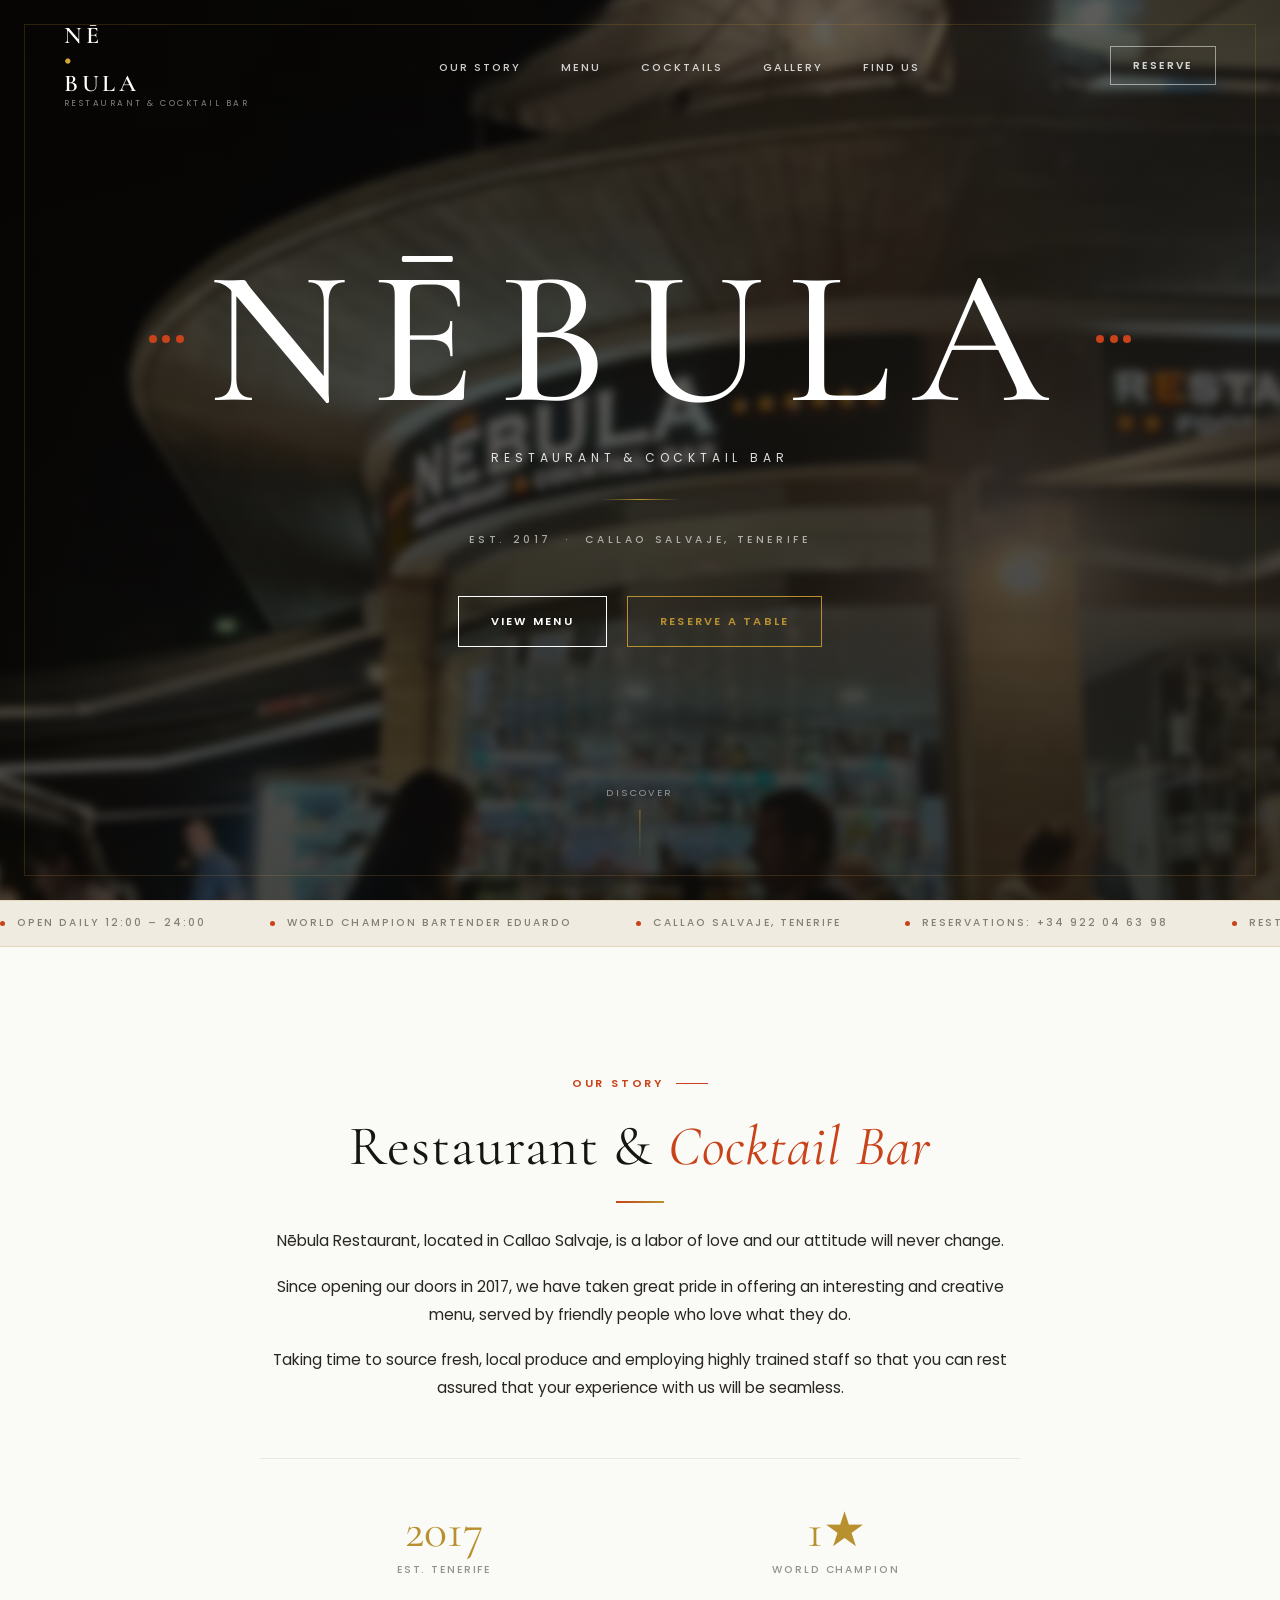
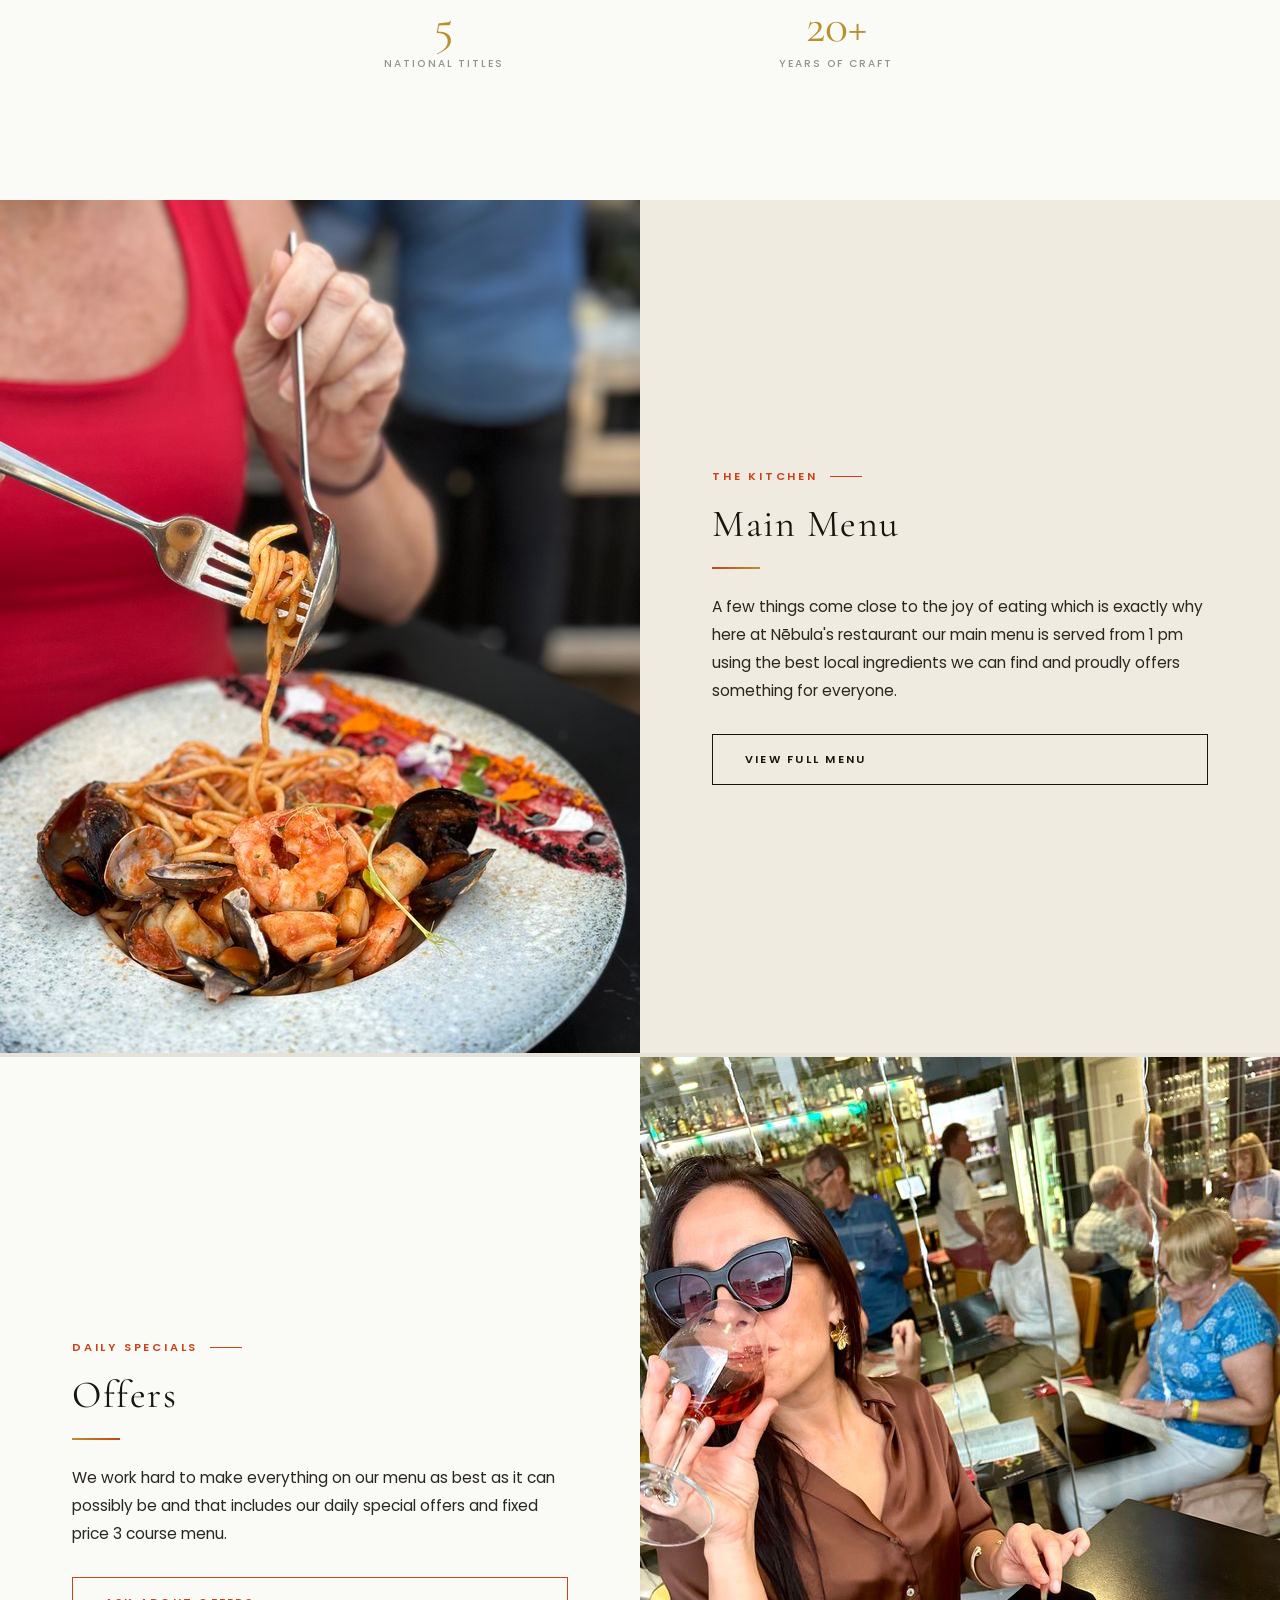
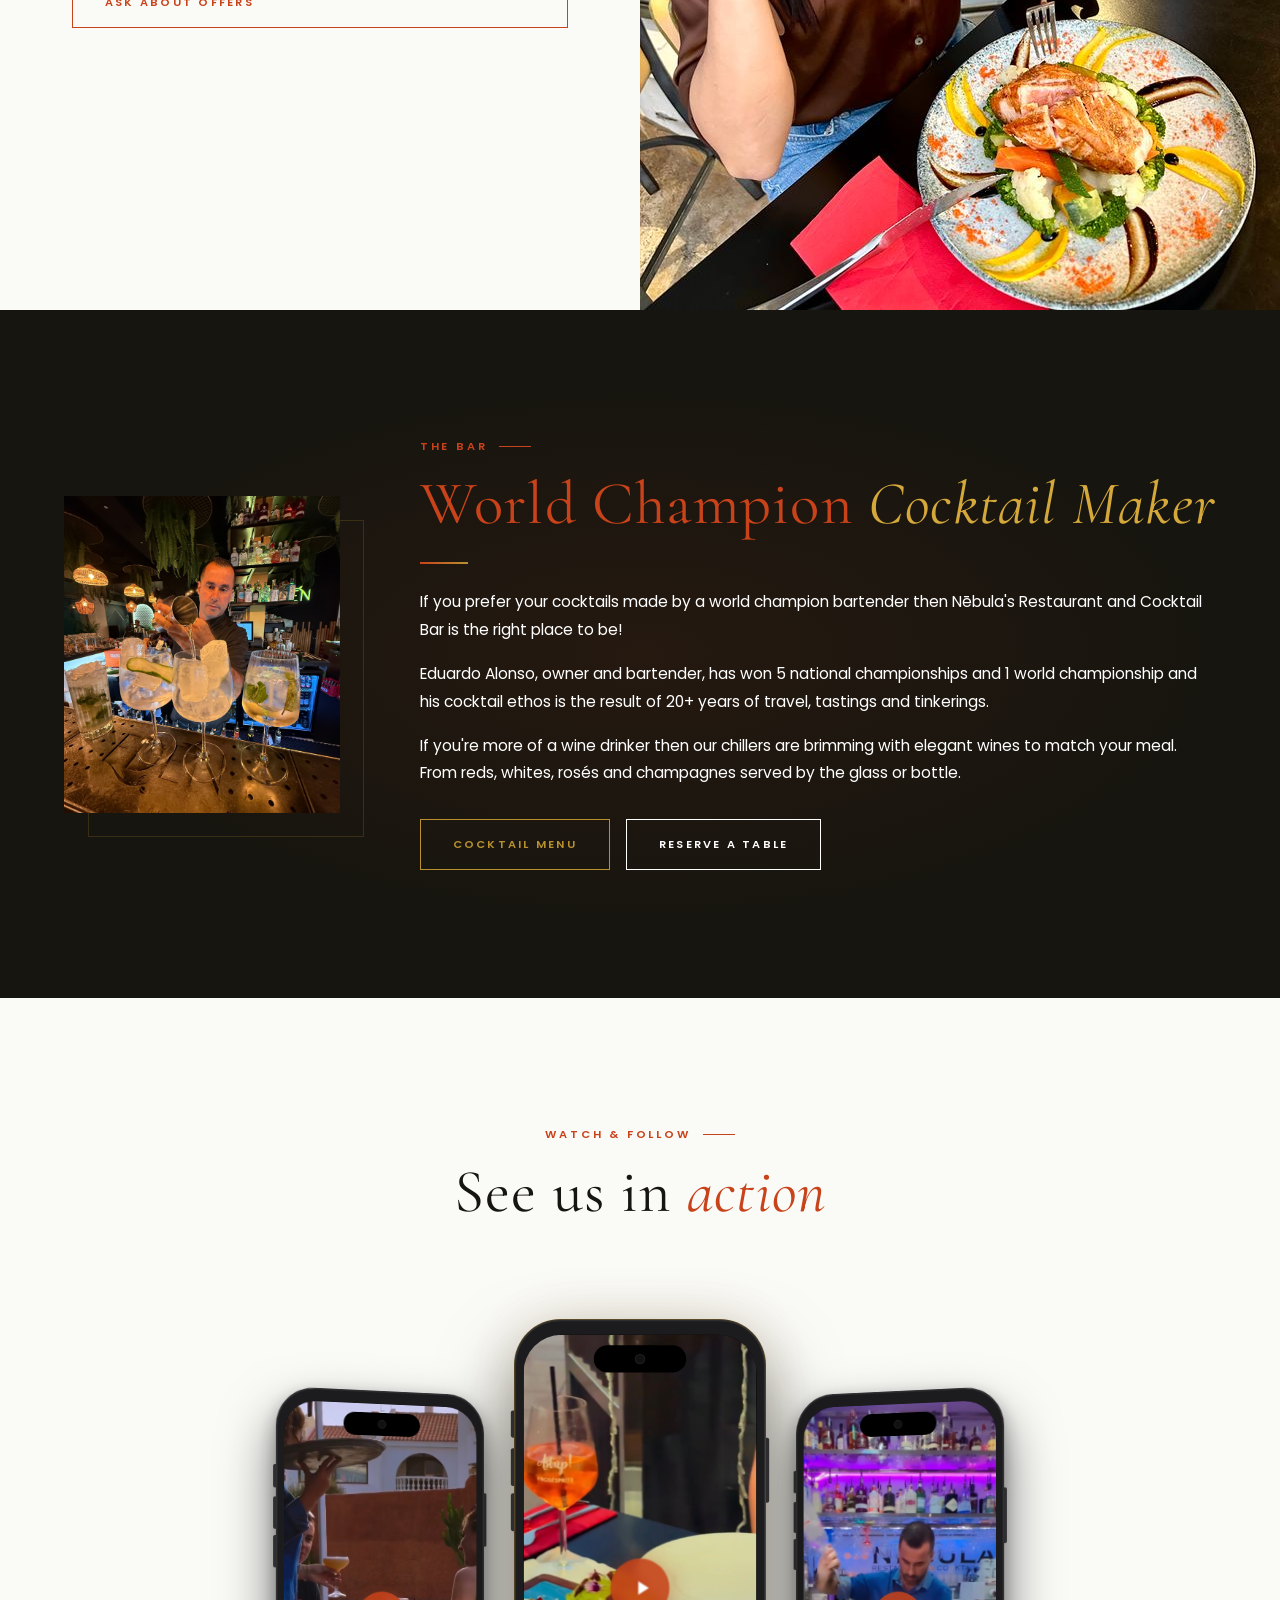
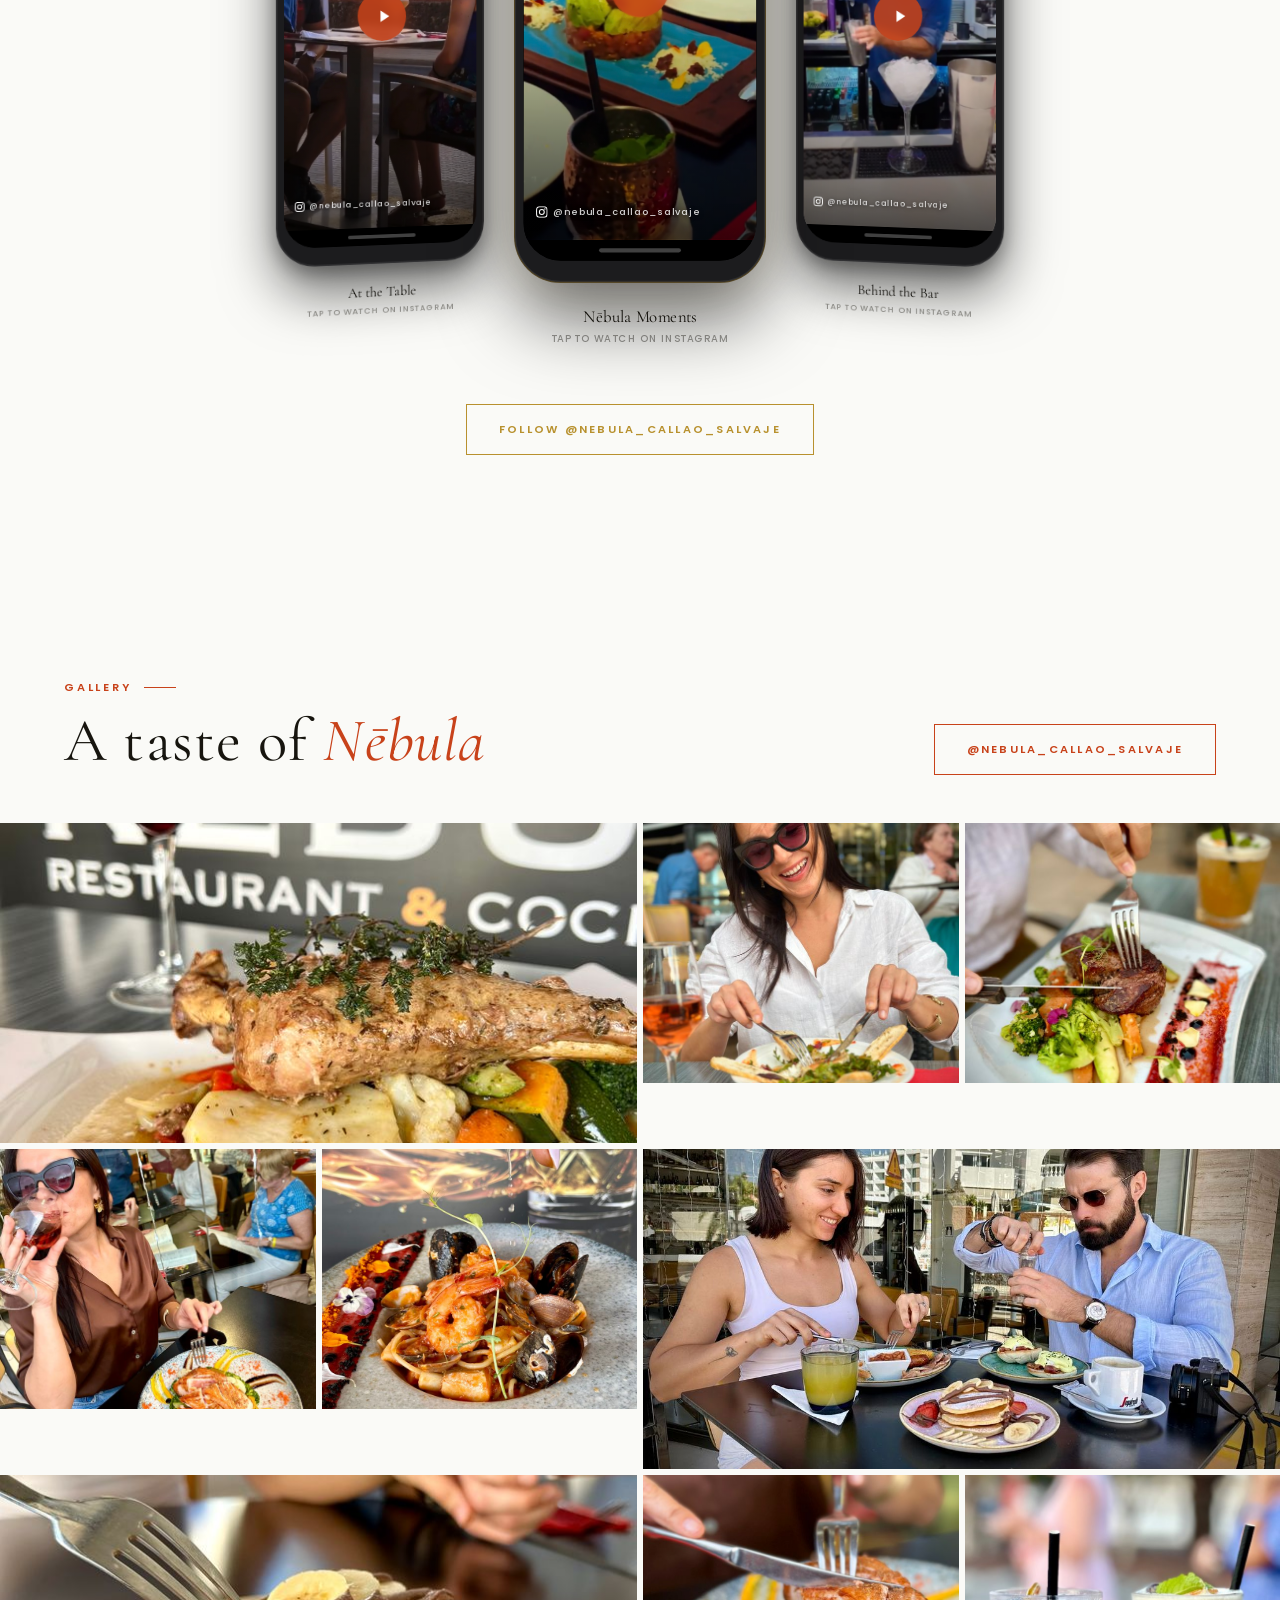
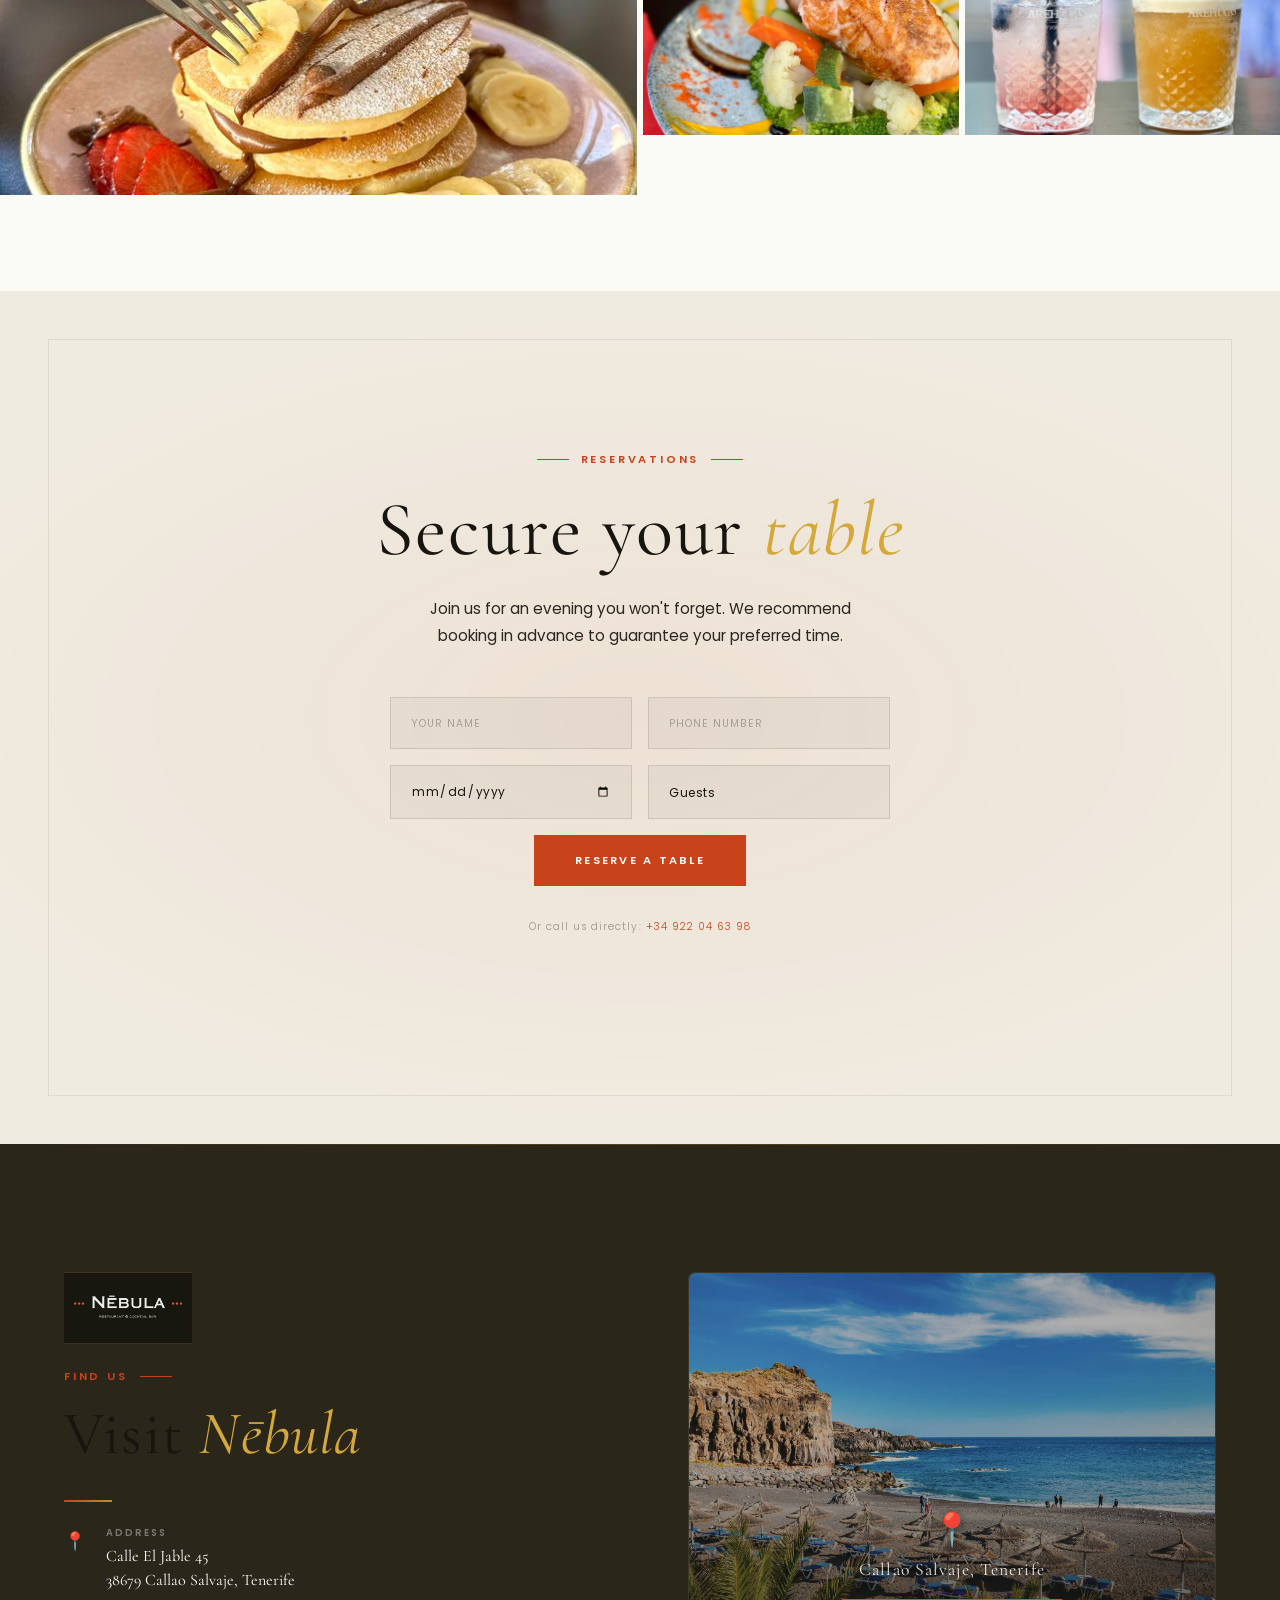
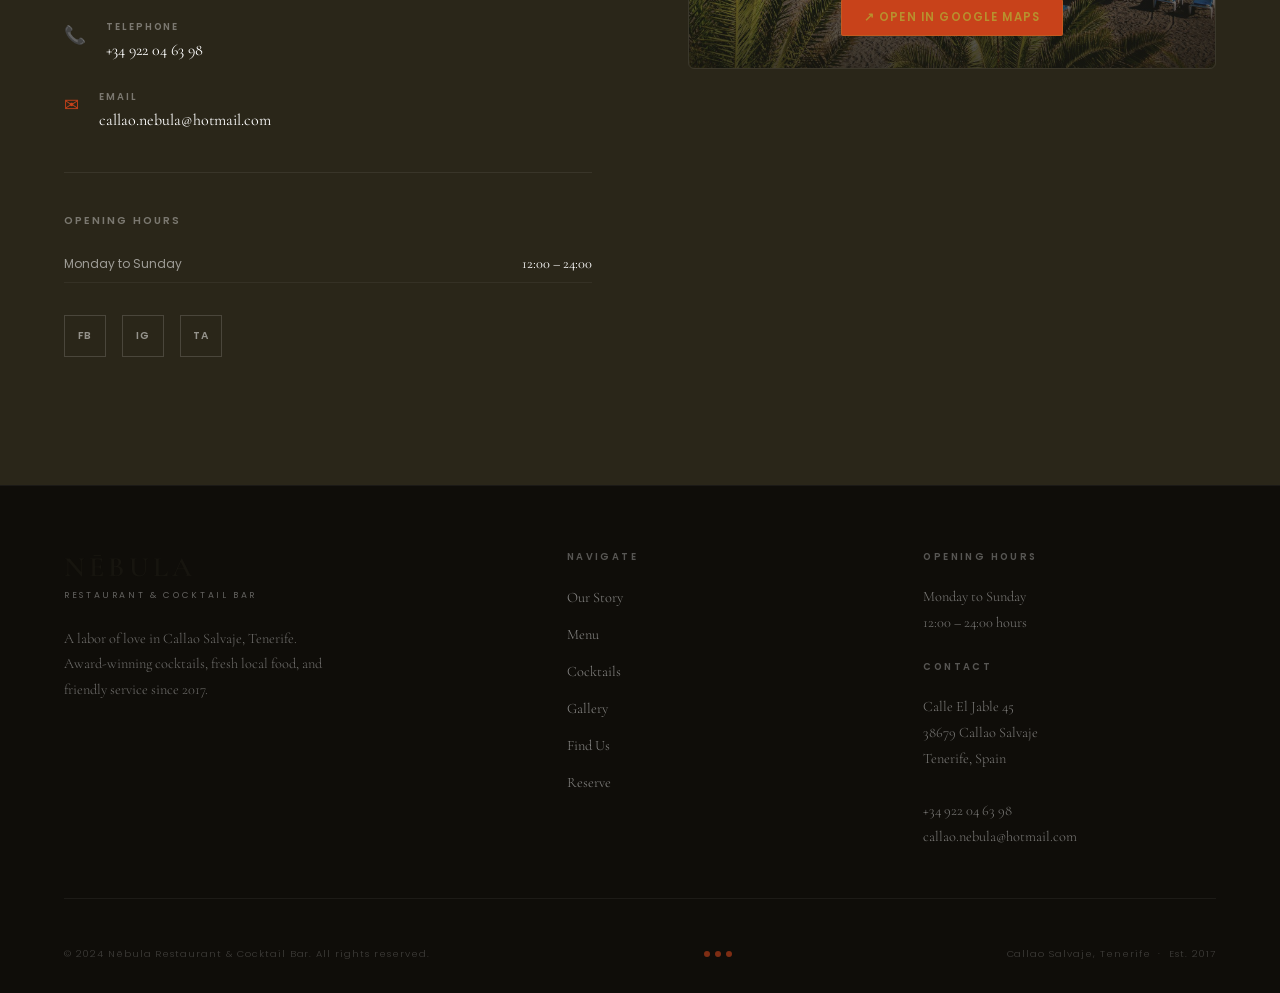
==== index.html @ 15c6be8e "Initial commit — Nēbula Restaurant & Cocktail Bar website Three-page static site: home, menu, and co" ====
<!DOCTYPE html>
<html lang="en">
<head>
  <meta charset="UTF-8" />
  <meta name="viewport" content="width=device-width, initial-scale=1.0" />
  <title>Nēbula — Restaurant & Cocktail Bar · Callao Salvaje, Tenerife</title>
  <meta name="description" content="Nēbula Restaurant & Cocktail Bar in Callao Salvaje, Tenerife. Award-winning cocktails by World Champion Bartender Eduardo. Open daily 12:00–24:00." />
  <link rel="stylesheet" href="styles.css" />
  <link rel="preconnect" href="https://fonts.googleapis.com" />
  <link rel="preconnect" href="https://fonts.gstatic.com" crossorigin />
</head>
<body class="page-light">

  <!-- ===================== NAVIGATION ===================== -->
  <nav id="nav">
    <div class="container nav-inner">
      <a href="index.html" class="nav-logo">
        NĒ<span style="color:var(--gold-light)">•</span>BULA
        <span class="nav-logo-sub">Restaurant &amp; Cocktail Bar</span>
      </a>
      <ul class="nav-links">
        <li><a href="#about">Our Story</a></li>
        <li><a href="menu.html">Menu</a></li>
        <li><a href="cocktails.html">Cocktails</a></li>
        <li><a href="#gallery">Gallery</a></li>
        <li><a href="#contact">Find Us</a></li>
      </ul>
      <a href="#reservation" class="nav-reserve"><span>Reserve</span></a>
      <button class="nav-hamburger" id="hamburger" aria-label="Open menu">
        <span></span><span></span><span></span>
      </button>
    </div>
  </nav>

  <!-- Mobile Menu -->
  <div class="nav-mobile" id="mobile-menu">
    <button class="nav-close" id="nav-close">✕ Close</button>
    <div class="dots" style="margin-bottom:1rem"><span></span><span></span><span></span></div>
    <a href="#about">Our Story</a>
    <a href="menu.html">Menu</a>
    <a href="cocktails.html">Cocktails</a>
    <a href="#gallery">Gallery</a>
    <a href="#contact">Find Us</a>
    <a href="#reservation" style="color:var(--gold-light)">Reserve</a>
  </div>

  <!-- ===================== HERO ===================== -->
  <section id="hero">
    <!-- Blurred restaurant image background -->
    <div class="hero-img-bg"></div>
    <div class="hero-img-overlay"></div>
    <!-- Gold border frame -->
    <div class="hero-border"></div>

    <div class="hero-content">
      <div class="hero-dots-row">
        <div class="dots fade-up"><span></span><span></span><span></span></div>
        <h1 class="hero-name fade-up fade-up-delay-1">NĒBULA</h1>
        <div class="dots fade-up fade-up-delay-2"><span></span><span></span><span></span></div>
      </div>

      <p class="hero-tagline fade-up fade-up-delay-2">Restaurant &amp; Cocktail Bar</p>
      <div class="hero-divider fade-up fade-up-delay-3"></div>
      <p class="hero-subtitle fade-up fade-up-delay-3">Est. 2017 &nbsp;·&nbsp; Callao Salvaje, Tenerife</p>

      <div class="hero-cta fade-up fade-up-delay-4">
        <a href="menu.html" class="btn btn-light"><span>View Menu</span></a>
        <a href="#reservation" class="btn btn-gold"><span>Reserve a Table</span></a>
      </div>
    </div>

    <div class="hero-scroll">
      <span>Discover</span>
      <div class="hero-scroll-line"></div>
    </div>
  </section>

  <!-- ===================== ANNOUNCE BAR ===================== -->
  <div class="announce-bar">
    <div class="announce-inner">
      <div class="announce-item"><span class="dot"></span> Open Daily 12:00 – 24:00</div>
      <div class="announce-item"><span class="dot"></span> World Champion Bartender Eduardo</div>
      <div class="announce-item"><span class="dot"></span> Callao Salvaje, Tenerife</div>
      <div class="announce-item"><span class="dot"></span> Reservations: +34 922 04 63 98</div>
      <div class="announce-item"><span class="dot"></span> Restaurant &amp; Cocktail Bar since 2017</div>
      <div class="announce-item"><span class="dot"></span> 5 National Championships · 1 World Championship</div>
      <!-- duplicate for seamless loop -->
      <div class="announce-item"><span class="dot"></span> Open Daily 12:00 – 24:00</div>
      <div class="announce-item"><span class="dot"></span> World Champion Bartender Eduardo</div>
      <div class="announce-item"><span class="dot"></span> Callao Salvaje, Tenerife</div>
      <div class="announce-item"><span class="dot"></span> Reservations: +34 922 04 63 98</div>
      <div class="announce-item"><span class="dot"></span> Restaurant &amp; Cocktail Bar since 2017</div>
      <div class="announce-item"><span class="dot"></span> 5 National Championships · 1 World Championship</div>
    </div>
  </div>

  <!-- ===================== ABOUT ===================== -->
  <section id="about" class="lt-section">
    <div class="container">
      <div class="lt-about-wrap">
        <div class="section-label fade-up" style="justify-content:center;margin-bottom:1.5rem">
          Our Story
        </div>
        <h2 class="section-title fade-up fade-up-delay-1">
          Restaurant &amp; <em>Cocktail Bar</em>
        </h2>
        <div class="divider fade-up fade-up-delay-1" style="margin:1.5rem auto"></div>

        <p class="lt-body-text fade-up fade-up-delay-2">
          Nēbula Restaurant, located in Callao Salvaje, is a labor of love and our
          attitude will never change.
        </p>
        <p class="lt-body-text fade-up fade-up-delay-2">
          Since opening our doors in 2017, we have taken great pride in offering an
          interesting and creative menu, served by friendly people who love what they do.
        </p>
        <p class="lt-body-text fade-up fade-up-delay-3">
          Taking time to source fresh, local produce and employing highly trained staff
          so that you can rest assured that your experience with us will be seamless.
        </p>

        <!-- Stats -->
        <div class="about-stats fade-up fade-up-delay-3" style="margin-top:3.5rem;padding-top:3rem;border-top:1px solid rgba(23,21,15,0.08)">
          <div class="about-stat">
            <div class="num" style="color:var(--gold)">2017</div>
            <div class="label" style="color:rgba(23,21,15,0.45)">Est. Tenerife</div>
          </div>
          <div class="about-stat">
            <div class="num" style="color:var(--gold)">1★</div>
            <div class="label" style="color:rgba(23,21,15,0.45)">World Champion</div>
          </div>
          <div class="about-stat">
            <div class="num" style="color:var(--gold)">5</div>
            <div class="label" style="color:rgba(23,21,15,0.45)">National Titles</div>
          </div>
          <div class="about-stat">
            <div class="num" style="color:var(--gold)">20+</div>
            <div class="label" style="color:rgba(23,21,15,0.45)">Years of Craft</div>
          </div>
        </div>
      </div>
    </div>
  </section>

  <!-- ===================== MENU + OFFERS ===================== -->
  <section style="padding:0;overflow:hidden">

    <!-- Main Menu: image left, text right -->
    <div class="lt-feature-row">
      <div class="lt-feature-img">
        <img
          src="brand_assets/Food_pictures/MQMSMj2Q.jpeg"
          alt="Nēbula signature seafood pasta"
          loading="lazy"
        />
      </div>
      <div class="lt-feature-text fade-up">
        <div class="section-label" style="margin-bottom:1rem">The Kitchen</div>
        <h3 class="lt-col-head">Main Menu</h3>
        <div class="lt-divider"></div>
        <p class="lt-body-text">
          A few things come close to the joy of eating which is exactly why here at
          Nēbula's restaurant our main menu is served from 1 pm using the best local
          ingredients we can find and proudly offers something for everyone.
        </p>
        <a href="menu.html" class="btn btn-dark" style="margin-top:0.75rem;display:inline-flex"><span>View Full Menu</span></a>
      </div>
    </div>

    <!-- Thin rule -->
    <div style="height:4px;background:#E8E2D6"></div>

    <!-- Offers: text left, image right -->
    <div class="lt-feature-row lt-feature-row-rev">
      <div class="lt-feature-img">
        <img
          src="brand_assets/Food_pictures/uJXNictg.jpeg"
          alt="Dining at Nēbula restaurant"
          loading="lazy"
        />
      </div>
      <div class="lt-feature-text fade-up fade-up-delay-2">
        <div class="section-label" style="margin-bottom:1rem">Daily Specials</div>
        <h3 class="lt-col-head">Offers</h3>
        <div class="lt-divider" style="background:linear-gradient(90deg,var(--gold),var(--orange))"></div>
        <p class="lt-body-text">
          We work hard to make everything on our menu as best as it can possibly be
          and that includes our daily special offers and fixed price 3 course menu.
        </p>
        <a href="#contact" class="btn btn-orange" style="margin-top:0.75rem;display:inline-flex"><span>Ask About Offers</span></a>
      </div>
    </div>

  </section>

  <!-- ===================== COCKTAILS ===================== -->
  <section id="cocktails" class="lt-section-dark">
    <!-- Subtle glow -->
    <div style="position:absolute;inset:0;background:radial-gradient(ellipse 70% 60% at 50% 50%, rgba(200,66,26,0.08) 0%, transparent 65%);pointer-events:none"></div>

    <div class="container" style="position:relative;z-index:1">
      <div class="lt-cocktails-grid">

        <!-- Photo -->
        <div class="lt-cocktails-photo fade-up">
          <div class="lt-cocktails-photo-frame">
            <img
              src="brand_assets/Food_pictures/Eden Cocktails Callao Salvaje-39.jpg"
              alt="Nēbula bartender Eduardo crafting cocktails"
              loading="lazy"
            />
          </div>
          <div class="lt-cocktails-photo-accent"></div>
        </div>

        <!-- Text -->
        <div class="fade-up fade-up-delay-2">
          <div class="section-label" style="margin-bottom:1rem">The Bar</div>
          <h2 class="section-title" style="white-space:nowrap;color:var(--orange)">World Champion <em>Cocktail Maker</em></h2>
          <div class="divider" style="margin:1.5rem 0"></div>

          <p style="font-family:var(--font-sans);font-size:0.97rem;font-weight:400;line-height:1.8;color:#FFFFFF;margin-bottom:1rem">
            If you prefer your cocktails made by a world champion bartender then Nēbula's
            Restaurant and Cocktail Bar is the right place to be!
          </p>
          <p style="font-family:var(--font-sans);font-size:0.97rem;font-weight:400;line-height:1.8;color:#FFFFFF;margin-bottom:1rem">
            Eduardo Alonso, owner and bartender, has won 5 national championships and
            1 world championship and his cocktail ethos is the result of 20+ years of
            travel, tastings and tinkerings.
          </p>
          <p style="font-family:var(--font-sans);font-size:0.97rem;font-weight:400;line-height:1.8;color:#FFFFFF;margin-bottom:2rem">
            If you're more of a wine drinker then our chillers are brimming with elegant
            wines to match your meal. From reds, whites, rosés and champagnes served
            by the glass or bottle.
          </p>

          <div style="display:flex;gap:1rem;flex-wrap:wrap">
            <a href="cocktails.html" class="btn btn-gold"><span>Cocktail Menu</span></a>
            <a href="#reservation" class="btn btn-light"><span>Reserve a Table</span></a>
          </div>
        </div>

      </div>
    </div>
  </section>

  <!-- ===================== VIDEO SECTION ===================== -->
  <section id="videos" class="lt-section">

    <!-- Heading -->
    <div class="container" style="text-align:center;margin-bottom:4.5rem">
      <div class="section-label fade-up" style="justify-content:center;margin-bottom:1rem">Watch &amp; Follow</div>
      <h2 class="section-title fade-up fade-up-delay-1" style="color:#17150F">See us in <em>action</em></h2>
      <p class="fade-up fade-up-delay-2" style="font-family:var(--font-sans);font-size:0.82rem;color:rgba(23,21,15,0.38);margin-top:1rem;letter-spacing:0.08em;text-transform:uppercase">
        @nebula_callao_salvaje &nbsp;·&nbsp; Instagram Reels
      </p>
    </div>

    <!-- Phone mockup showcase -->
    <div class="phone-showcase fade-up fade-up-delay-2">

      <!-- Phone 1 (left) — Reel 1 / IMG_5662 -->
      <div class="phone-wrap">
        <div class="phone-mockup">
          <div class="phone-btns-left">
            <span class="phone-btn-silent"></span>
            <span class="phone-btn-vol"></span>
            <span class="phone-btn-vol"></span>
          </div>
          <div class="phone-btns-right"><span class="phone-btn-power"></span></div>
          <div class="phone-inner">
            <div class="phone-island"><div class="phone-island-dot"></div></div>
            <a
              href="https://www.instagram.com/reel/CvLFBiNoJc7/?igsh=MWNnczJ4dWg0eTQ5Mw=="
              target="_blank"
              rel="noopener"
              class="phone-screen"
              aria-label="Watch on Instagram"
            >
              <img src="brand_assets/Food_pictures/IMG_5662.jpg" alt="Nēbula Instagram Reel" loading="lazy" />
              <div class="phone-overlay">
                <div class="phone-play-btn">
                  <svg width="22" height="22" viewBox="0 0 24 24" fill="white"><path d="M8 5v14l11-7z"/></svg>
                </div>
                <div class="phone-ig-bar">
                  <svg width="11" height="11" viewBox="0 0 24 24" fill="white"><path d="M12 2.163c3.204 0 3.584.012 4.85.07 3.252.148 4.771 1.691 4.919 4.919.058 1.265.069 1.645.069 4.849 0 3.205-.012 3.584-.069 4.849-.149 3.225-1.664 4.771-4.919 4.919-1.266.058-1.644.07-4.85.07-3.204 0-3.584-.012-4.849-.07-3.26-.149-4.771-1.699-4.919-4.92-.058-1.265-.07-1.644-.07-4.849 0-3.204.013-3.583.07-4.849.149-3.227 1.664-4.771 4.919-4.919 1.266-.057 1.645-.069 4.849-.069zM12 0C8.741 0 8.333.014 7.053.072 2.695.272.273 2.69.073 7.052.014 8.333 0 8.741 0 12c0 3.259.014 3.668.072 4.948.2 4.358 2.618 6.78 6.98 6.98C8.333 23.986 8.741 24 12 24c3.259 0 3.668-.014 4.948-.072 4.354-.2 6.782-2.618 6.979-6.98.059-1.28.073-1.689.073-4.948 0-3.259-.014-3.667-.072-4.947-.196-4.354-2.617-6.78-6.979-6.98C15.668.014 15.259 0 12 0zm0 5.838a6.162 6.162 0 100 12.324 6.162 6.162 0 000-12.324zM12 16a4 4 0 110-8 4 4 0 010 8zm6.406-11.845a1.44 1.44 0 100 2.881 1.44 1.44 0 000-2.881z"/></svg>
                  @nebula_callao_salvaje
                </div>
              </div>
            </a>
            <div class="phone-home-bar"></div>
          </div>
        </div>
        <div class="phone-caption">
          <div class="phone-caption-title">At the Table</div>
          <div class="phone-caption-sub">Tap to watch on Instagram</div>
        </div>
      </div>

      <!-- Phone 2 (centre / featured) — Reel 3 / IMG_5663 -->
      <div class="phone-wrap featured">
        <div class="phone-mockup">
          <div class="phone-btns-left">
            <span class="phone-btn-silent"></span>
            <span class="phone-btn-vol"></span>
            <span class="phone-btn-vol"></span>
          </div>
          <div class="phone-btns-right"><span class="phone-btn-power"></span></div>
          <div class="phone-inner">
            <div class="phone-island"><div class="phone-island-dot"></div></div>
            <a
              href="https://www.instagram.com/reel/CUk2SsHIizx/?igsh=MXdkOWt6eGRyYTZocw=="
              target="_blank"
              rel="noopener"
              class="phone-screen"
              aria-label="Watch on Instagram"
            >
              <img src="brand_assets/Food_pictures/IMG_5663.jpg" alt="Nēbula Instagram Reel" loading="lazy" />
              <div class="phone-overlay">
                <div class="phone-play-btn">
                  <svg width="22" height="22" viewBox="0 0 24 24" fill="white"><path d="M8 5v14l11-7z"/></svg>
                </div>
                <div class="phone-ig-bar">
                  <svg width="11" height="11" viewBox="0 0 24 24" fill="white"><path d="M12 2.163c3.204 0 3.584.012 4.85.07 3.252.148 4.771 1.691 4.919 4.919.058 1.265.069 1.645.069 4.849 0 3.205-.012 3.584-.069 4.849-.149 3.225-1.664 4.771-4.919 4.919-1.266.058-1.644.07-4.85.07-3.204 0-3.584-.012-4.849-.07-3.26-.149-4.771-1.699-4.919-4.92-.058-1.265-.07-1.644-.07-4.849 0-3.204.013-3.583.07-4.849.149-3.227 1.664-4.771 4.919-4.919 1.266-.057 1.645-.069 4.849-.069zM12 0C8.741 0 8.333.014 7.053.072 2.695.272.273 2.69.073 7.052.014 8.333 0 8.741 0 12c0 3.259.014 3.668.072 4.948.2 4.358 2.618 6.78 6.98 6.98C8.333 23.986 8.741 24 12 24c3.259 0 3.668-.014 4.948-.072 4.354-.2 6.782-2.618 6.979-6.98.059-1.28.073-1.689.073-4.948 0-3.259-.014-3.667-.072-4.947-.196-4.354-2.617-6.78-6.979-6.98C15.668.014 15.259 0 12 0zm0 5.838a6.162 6.162 0 100 12.324 6.162 6.162 0 000-12.324zM12 16a4 4 0 110-8 4 4 0 010 8zm6.406-11.845a1.44 1.44 0 100 2.881 1.44 1.44 0 000-2.881z"/></svg>
                  @nebula_callao_salvaje
                </div>
              </div>
            </a>
            <div class="phone-home-bar"></div>
          </div>
        </div>
        <div class="phone-caption">
          <div class="phone-caption-title">Nēbula Moments</div>
          <div class="phone-caption-sub">Tap to watch on Instagram</div>
        </div>
      </div>

      <!-- Phone 3 (right) — Reel 2 / IMG_5664 -->
      <div class="phone-wrap">
        <div class="phone-mockup">
          <div class="phone-btns-left">
            <span class="phone-btn-silent"></span>
            <span class="phone-btn-vol"></span>
            <span class="phone-btn-vol"></span>
          </div>
          <div class="phone-btns-right"><span class="phone-btn-power"></span></div>
          <div class="phone-inner">
            <div class="phone-island"><div class="phone-island-dot"></div></div>
            <a
              href="https://www.instagram.com/reel/CluUVB8I-mi/?igsh=MW1sZXB5ZzRqdzFoZQ=="
              target="_blank"
              rel="noopener"
              class="phone-screen"
              aria-label="Watch on Instagram"
            >
              <img src="brand_assets/Food_pictures/IMG_5664.jpg" alt="Nēbula Instagram Reel" loading="lazy" />
              <div class="phone-overlay">
                <div class="phone-play-btn">
                  <svg width="22" height="22" viewBox="0 0 24 24" fill="white"><path d="M8 5v14l11-7z"/></svg>
                </div>
                <div class="phone-ig-bar">
                  <svg width="11" height="11" viewBox="0 0 24 24" fill="white"><path d="M12 2.163c3.204 0 3.584.012 4.85.07 3.252.148 4.771 1.691 4.919 4.919.058 1.265.069 1.645.069 4.849 0 3.205-.012 3.584-.069 4.849-.149 3.225-1.664 4.771-4.919 4.919-1.266.058-1.644.07-4.85.07-3.204 0-3.584-.012-4.849-.07-3.26-.149-4.771-1.699-4.919-4.92-.058-1.265-.07-1.644-.07-4.849 0-3.204.013-3.583.07-4.849.149-3.227 1.664-4.771 4.919-4.919 1.266-.057 1.645-.069 4.849-.069zM12 0C8.741 0 8.333.014 7.053.072 2.695.272.273 2.69.073 7.052.014 8.333 0 8.741 0 12c0 3.259.014 3.668.072 4.948.2 4.358 2.618 6.78 6.98 6.98C8.333 23.986 8.741 24 12 24c3.259 0 3.668-.014 4.948-.072 4.354-.2 6.782-2.618 6.979-6.98.059-1.28.073-1.689.073-4.948 0-3.259-.014-3.667-.072-4.947-.196-4.354-2.617-6.78-6.979-6.98C15.668.014 15.259 0 12 0zm0 5.838a6.162 6.162 0 100 12.324 6.162 6.162 0 000-12.324zM12 16a4 4 0 110-8 4 4 0 010 8zm6.406-11.845a1.44 1.44 0 100 2.881 1.44 1.44 0 000-2.881z"/></svg>
                  @nebula_callao_salvaje
                </div>
              </div>
            </a>
            <div class="phone-home-bar"></div>
          </div>
        </div>
        <div class="phone-caption">
          <div class="phone-caption-title">Behind the Bar</div>
          <div class="phone-caption-sub">Tap to watch on Instagram</div>
        </div>
      </div>

    </div><!-- /phone-showcase -->

    <!-- Follow button -->
    <div class="container" style="text-align:center;margin-top:4.5rem">
      <a
        href="https://www.instagram.com/nebula_callao_salvaje"
        target="_blank"
        rel="noopener"
        class="btn btn-gold fade-up fade-up-delay-3"
        style="display:inline-flex"
      ><span>Follow @nebula_callao_salvaje</span></a>
    </div>

  </section>

  <!-- ===================== GALLERY ===================== -->
  <section id="gallery" class="lt-section" style="padding-top:6rem;padding-bottom:6rem">
    <div class="container" style="margin-bottom:3rem">
      <div style="display:flex;align-items:flex-end;justify-content:space-between;flex-wrap:wrap;gap:1rem">
        <div>
          <div class="section-label fade-up" style="margin-bottom:0.75rem">Gallery</div>
          <h2 class="section-title fade-up fade-up-delay-1" style="color:#17150F">
            A taste of <em>Nēbula</em>
          </h2>
        </div>
        <a
          href="https://www.instagram.com/nebula_callao_salvaje"
          target="_blank"
          rel="noopener"
          class="btn btn-orange fade-up fade-up-delay-2"
          style="display:inline-flex"
        ><span>@nebula_callao_salvaje</span></a>
      </div>
    </div>

    <div class="lt-gallery-grid fade-up" style="max-width:1600px;margin:0 auto">

      <!-- Row 1: [wide×2] [1] [1] -->

      <!-- 1: wide — roasted meat with Nebula sign -->
      <div class="lt-gallery-item wide">
        <img
          class="lt-gallery-img"
          src="brand_assets/Food_pictures/rfTDvutQ.jpeg"
          alt="Nēbula roasted main course"
          loading="lazy"
        />
        <div class="lt-gallery-caption"><span>Main Course</span></div>
      </div>

      <!-- 2: smiling woman with salad and rosé (new) -->
      <div class="lt-gallery-item">
        <img
          class="lt-gallery-img"
          src="brand_assets/Food_pictures/mlqoSdpw.jpeg"
          alt="Enjoying lunch at Nēbula"
          loading="lazy"
        />
        <div class="lt-gallery-caption"><span>A Perfect Lunch</span></div>
      </div>

      <!-- 3: steak with cocktail in background (new) -->
      <div class="lt-gallery-item">
        <img
          class="lt-gallery-img"
          src="brand_assets/Food_pictures/9lmqAFMw.jpeg"
          alt="Nēbula steak and cocktail"
          loading="lazy"
        />
        <div class="lt-gallery-caption"><span>Steak Night</span></div>
      </div>

      <!-- Row 2: [1] [1] [wide×2] -->

      <!-- 4: woman dining in restaurant -->
      <div class="lt-gallery-item">
        <img
          class="lt-gallery-img"
          src="brand_assets/Food_pictures/uJXNictg.jpeg"
          alt="Dining at Nēbula restaurant"
          loading="lazy"
        />
        <div class="lt-gallery-caption"><span>The Experience</span></div>
      </div>

      <!-- 5: seafood pasta close-up -->
      <div class="lt-gallery-item">
        <img
          class="lt-gallery-img"
          src="brand_assets/Food_pictures/2NhTqRSw.jpeg"
          alt="Nēbula seafood pasta"
          loading="lazy"
        />
        <div class="lt-gallery-caption"><span>Seafood Pasta</span></div>
      </div>

      <!-- 6: wide — couple at terrace -->
      <div class="lt-gallery-item wide">
        <img
          class="lt-gallery-img"
          src="brand_assets/Food_pictures/vtrLSsSA.jpeg"
          alt="Dining at Nēbula terrace"
          loading="lazy"
        />
        <div class="lt-gallery-caption"><span>Terrace Dining</span></div>
      </div>

      <!-- Row 3: [wide×2] [1] [1] -->

      <!-- 7: wide — pancakes with people (new) -->
      <div class="lt-gallery-item wide">
        <img
          class="lt-gallery-img"
          src="brand_assets/Food_pictures/utIzDicw.jpeg"
          alt="Nēbula sweet pancakes"
          loading="lazy"
        />
        <div class="lt-gallery-caption"><span>Sweet Endings</span></div>
      </div>

      <!-- 8: salmon -->
      <div class="lt-gallery-item">
        <img
          class="lt-gallery-img"
          src="brand_assets/Food_pictures/QDvRxHxh.jpeg"
          alt="Nēbula pan-fried salmon"
          loading="lazy"
        />
        <div class="lt-gallery-caption"><span>Fresh Fish</span></div>
      </div>

      <!-- 9: cocktails -->
      <div class="lt-gallery-item">
        <img
          class="lt-gallery-img"
          src="brand_assets/Food_pictures/UF2xiHGw.jpeg"
          alt="Nēbula cocktails"
          loading="lazy"
          style="object-position: center top"
        />
        <div class="lt-gallery-caption"><span>Cocktails</span></div>
      </div>

    </div>
  </section>

  <!-- ===================== RESERVATION ===================== -->
  <section id="reservation">
    <div class="reservation-bg"></div>
    <div class="reservation-border"></div>
    <div class="container reservation-content">
      <div class="section-label" style="justify-content:center">Reservations</div>
      <h2 class="section-title fade-up" style="color:#17150F">
        Secure your <em>table</em>
      </h2>
      <p class="fade-up fade-up-delay-1" style="font-family:var(--font-sans);font-size:0.95rem;font-weight:400;color:#2a2720;max-width:480px;margin:0 auto 3rem;line-height:1.75">
        Join us for an evening you won't forget. We recommend booking in advance
        to guarantee your preferred time.
      </p>

      <form id="reservation-form" class="reservation-form fade-up fade-up-delay-2">
        <input type="text"  class="form-input" placeholder="Your Name"     required />
        <input type="tel"   class="form-input" placeholder="Phone Number"  required />
        <input type="date"  class="form-input form-select"                  required />
        <select class="form-input form-select" required>
          <option value="" disabled selected>Guests</option>
          <option>1 Guest</option>
          <option>2 Guests</option>
          <option>3 Guests</option>
          <option>4 Guests</option>
          <option>5 Guests</option>
          <option>6+ Guests</option>
        </select>
        <button type="submit" class="btn-reserve">Reserve a Table</button>
      </form>

      <p style="margin-top:2rem;font-family:var(--font-sans);font-size:0.65rem;letter-spacing:0.1em;color:rgba(23,21,15,0.4)" class="fade-up fade-up-delay-3">
        Or call us directly:
        <a href="tel:+34922046398" style="color:var(--orange)">+34 922 04 63 98</a>
      </p>
    </div>
  </section>

  <!-- ===================== CONTACT ===================== -->
  <section id="contact" class="lt-section-dark">
    <div class="container">
      <div class="contact-grid">

        <div class="contact-info">
          <img
            src="brand_assets/Logo.png"
            alt="Nēbula logo"
            class="fade-up"
            style="height:72px;width:auto;object-fit:contain;margin-bottom:1.5rem;opacity:0.92"
          />
          <div class="section-label fade-up" style="margin-bottom:1rem">Find Us</div>
          <h2 class="section-title fade-up fade-up-delay-1">
            Visit <em>Nēbula</em>
          </h2>
          <div class="divider fade-up fade-up-delay-1" style="background:linear-gradient(90deg,var(--orange),var(--gold))"></div>

          <div class="contact-detail fade-up fade-up-delay-2">
            <div class="contact-detail-icon">📍</div>
            <div class="contact-detail-text">
              <div class="label">Address</div>
              <div class="value">Calle El Jable 45<br>38679 Callao Salvaje, Tenerife</div>
            </div>
          </div>

          <div class="contact-detail fade-up fade-up-delay-2">
            <div class="contact-detail-icon">📞</div>
            <div class="contact-detail-text">
              <div class="label">Telephone</div>
              <div class="value"><a href="tel:+34922046398">+34 922 04 63 98</a></div>
            </div>
          </div>

          <div class="contact-detail fade-up fade-up-delay-3">
            <div class="contact-detail-icon">✉</div>
            <div class="contact-detail-text">
              <div class="label">Email</div>
              <div class="value"><a href="mailto:callao.nebula@hotmail.com">callao.nebula@hotmail.com</a></div>
            </div>
          </div>

          <div class="contact-hours fade-up fade-up-delay-3">
            <div class="hours-title">Opening Hours</div>
            <div class="hours-row">
              <span class="day">Monday to Sunday</span>
              <span class="time">12:00 – 24:00</span>
            </div>
          </div>

          <div class="contact-social fade-up fade-up-delay-4">
            <a href="https://www.facebook.com" target="_blank" rel="noopener" class="social-link" aria-label="Facebook">FB</a>
            <a href="https://www.instagram.com/nebula_callao_salvaje" target="_blank" rel="noopener" class="social-link" aria-label="Instagram">IG</a>
            <a href="https://www.tripadvisor.com" target="_blank" rel="noopener" class="social-link" aria-label="TripAdvisor">TA</a>
          </div>
        </div>

        <div class="contact-map fade-up fade-up-delay-2">
          <div class="map-frame" style="border-color:rgba(255,255,255,0.08);padding-bottom:0;border-radius:6px;overflow:hidden">
            <div class="map-location-img">
              <img
                src="brand_assets/Food_pictures/callao-salvaje-1583773656-117521-ImageGalleryX2.jpg"
                alt="Callao Salvaje, Tenerife — where Nēbula is located"
                loading="lazy"
              />
              <div class="map-location-overlay">
                <div class="map-location-pin">📍</div>
                <div class="map-location-label">Callao Salvaje, Tenerife</div>
                <a
                  href="https://maps.google.com/?q=Calle+El+Jable+45+Callao+Salvaje+Tenerife"
                  target="_blank"
                  rel="noopener"
                  class="map-cta"
                >↗ Open in Google Maps</a>
              </div>
            </div>
          </div>
        </div>

      </div>
    </div>
  </section>

  <!-- ===================== FOOTER ===================== -->
  <footer>
    <div class="container">
      <div class="footer-top">
        <div class="footer-brand">
          <div class="footer-logo">NĒBULA</div>
          <div class="footer-logo-sub">Restaurant &amp; Cocktail Bar</div>
          <p>A labor of love in Callao Salvaje, Tenerife. Award-winning cocktails, fresh local food, and friendly service since 2017.</p>
        </div>
        <div class="footer-col">
          <h4>Navigate</h4>
          <ul>
            <li><a href="#about">Our Story</a></li>
            <li><a href="menu.html">Menu</a></li>
            <li><a href="cocktails.html">Cocktails</a></li>
            <li><a href="#gallery">Gallery</a></li>
            <li><a href="#contact">Find Us</a></li>
            <li><a href="#reservation">Reserve</a></li>
          </ul>
        </div>
        <div class="footer-col">
          <h4>Opening Hours</h4>
          <p>Monday to Sunday<br>12:00 – 24:00 hours</p>
          <h4 style="margin-top:1.5rem">Contact</h4>
          <p>
            Calle El Jable 45<br>
            38679 Callao Salvaje<br>
            Tenerife, Spain<br><br>
            <a href="tel:+34922046398" style="color:rgba(255,255,255,0.45)">+34 922 04 63 98</a><br>
            <a href="mailto:callao.nebula@hotmail.com" style="color:rgba(255,255,255,0.45)">callao.nebula@hotmail.com</a>
          </p>
        </div>
      </div>
      <div class="footer-bottom">
        <p>&copy; 2024 Nēbula Restaurant &amp; Cocktail Bar. All rights reserved.</p>
        <div class="footer-dots"><span></span><span></span><span></span></div>
        <p>Callao Salvaje, Tenerife &nbsp;·&nbsp; Est. 2017</p>
      </div>
    </div>
  </footer>

  <script src="script.js"></script>
</body>
</html>
---- styles.css ----
/* =========================================
   NEBULA – Restaurant & Cocktail Bar
   Stylesheet
   ========================================= */

/* --- Fonts --- */
@import url('https://fonts.googleapis.com/css2?family=Cormorant+Garamond:ital,wght@0,300;0,400;0,500;0,600;0,700;1,300;1,400;1,500&family=Poppins:wght@300;400;500;600&display=swap');

/* --- CSS Variables --- */
:root {
  --dark:       #17150F;
  --dark-mid:   #1e1b13;
  --dark-light: #2a2619;
  --white:      #FFFFFF;
  --cream:      #F2EDE0;
  --cream-mid:  #EDE5D0;
  --orange:     #C8421A;
  --orange-light: #D4571F;
  --gold:       #B8912E;
  --gold-light: #D4A83A;
  --text-muted: rgba(255,255,255,0.55);

  --font-serif: 'Cormorant Garamond', Georgia, serif;
  --font-sans:  'Poppins', sans-serif;

  --transition: 0.4s cubic-bezier(0.25, 0.46, 0.45, 0.94);
  --transition-fast: 0.2s ease;
}

/* --- Reset & Base --- */
*, *::before, *::after { box-sizing: border-box; margin: 0; padding: 0; }

html {
  scroll-behavior: smooth;
  font-size: 16px;
}

body {
  font-family: var(--font-sans);
  background-color: var(--dark);
  color: var(--white);
  overflow-x: hidden;
  -webkit-font-smoothing: antialiased;
}

img { display: block; max-width: 100%; }
a { text-decoration: none; color: inherit; }
ul { list-style: none; }

/* --- Utility --- */
.container {
  width: 90%;
  max-width: 1200px;
  margin: 0 auto;
}

.section-label {
  font-family: var(--font-sans);
  font-size: 0.7rem;
  font-weight: 600;
  letter-spacing: 0.25em;
  text-transform: uppercase;
  color: var(--orange);
  display: flex;
  align-items: center;
  gap: 0.75rem;
  margin-bottom: 1.25rem;
}

.section-label::before,
.section-label::after {
  content: '';
  width: 2rem;
  height: 1px;
  background: var(--orange);
  flex-shrink: 0;
}

.section-label::before { display: none; }

.section-title {
  font-family: var(--font-serif);
  font-size: clamp(2.4rem, 5vw, 3.8rem);
  font-weight: 400;
  line-height: 1.1;
  letter-spacing: 0.02em;
}

.section-title em {
  font-style: italic;
  color: var(--gold-light);
}

.divider {
  width: 3rem;
  height: 2px;
  background: linear-gradient(90deg, var(--orange), var(--gold));
  margin: 1.5rem 0;
}

.btn {
  display: inline-flex;
  align-items: center;
  gap: 0.6rem;
  font-family: var(--font-sans);
  font-size: 0.7rem;
  font-weight: 600;
  letter-spacing: 0.2em;
  text-transform: uppercase;
  padding: 1rem 2rem;
  border: 1px solid currentColor;
  cursor: pointer;
  transition: var(--transition);
  background: transparent;
  position: relative;
  overflow: hidden;
}

.btn::before {
  content: '';
  position: absolute;
  inset: 0;
  background: currentColor;
  transform: scaleX(0);
  transform-origin: left;
  transition: transform var(--transition);
  z-index: 0;
}

.btn span { position: relative; z-index: 1; }

.btn:hover::before { transform: scaleX(1); }

.btn-light {
  color: var(--white);
  border-color: var(--white);
}
.btn-light:hover { color: var(--dark); }

.btn-orange {
  color: var(--orange);
  border-color: var(--orange);
}
.btn-orange:hover { color: var(--white); }

.btn-gold {
  color: var(--gold);
  border-color: var(--gold);
}
.btn-gold:hover { color: var(--dark); }

/* --- Dots Decoration --- */
.dots {
  display: inline-flex;
  gap: 0.35rem;
  align-items: center;
}
.dots span {
  width: 8px;
  height: 8px;
  border-radius: 50%;
  background: var(--orange);
  display: inline-block;
}

/* =========================================
   NAVIGATION
   ========================================= */
#nav {
  position: fixed;
  top: 0;
  left: 0;
  right: 0;
  z-index: 1000;
  padding: 1.5rem 0;
  transition: var(--transition);
}

#nav.scrolled {
  background: rgba(23, 21, 15, 0.97);
  backdrop-filter: blur(12px);
  padding: 1rem 0;
  border-bottom: 1px solid rgba(184, 145, 46, 0.15);
}

.nav-inner {
  display: flex;
  align-items: center;
  justify-content: space-between;
  gap: 2rem;
}

.nav-logo {
  font-family: var(--font-serif);
  font-size: 1.5rem;
  font-weight: 600;
  letter-spacing: 0.15em;
  display: flex;
  flex-direction: column;
  line-height: 1;
}

.nav-logo-sub {
  font-family: var(--font-sans);
  font-size: 0.52rem;
  font-weight: 400;
  letter-spacing: 0.3em;
  text-transform: uppercase;
  color: var(--text-muted);
  margin-top: 0.2rem;
}

.nav-links {
  display: flex;
  gap: 2.5rem;
  align-items: center;
}

.nav-links a {
  font-family: var(--font-sans);
  font-size: 0.68rem;
  font-weight: 500;
  letter-spacing: 0.18em;
  text-transform: uppercase;
  color: rgba(255,255,255,0.75);
  transition: color var(--transition-fast);
  position: relative;
}

.nav-links a::after {
  content: '';
  position: absolute;
  bottom: -3px;
  left: 0;
  width: 0;
  height: 1px;
  background: var(--gold);
  transition: width var(--transition);
}

.nav-links a:hover,
.nav-links a.active { color: var(--white); }
.nav-links a:hover::after { width: 100%; }

.nav-reserve {
  font-family: var(--font-sans);
  font-size: 0.65rem;
  font-weight: 600;
  letter-spacing: 0.18em;
  text-transform: uppercase;
  padding: 0.65rem 1.4rem;
  border: 1px solid var(--gold);
  color: var(--gold);
  transition: var(--transition);
  background: transparent;
  position: relative;
  overflow: hidden;
}

.nav-reserve::before {
  content: '';
  position: absolute;
  inset: 0;
  background: var(--gold);
  transform: scaleX(0);
  transform-origin: left;
  transition: transform var(--transition);
}

.nav-reserve span { position: relative; z-index: 1; }
.nav-reserve:hover { color: var(--dark); }
.nav-reserve:hover::before { transform: scaleX(1); }

/* Hamburger */
.nav-hamburger {
  display: none;
  flex-direction: column;
  gap: 5px;
  cursor: pointer;
  padding: 4px;
  background: none;
  border: none;
}
.nav-hamburger span {
  display: block;
  width: 24px;
  height: 1.5px;
  background: var(--white);
  transition: var(--transition);
}

/* Mobile Menu */
.nav-mobile {
  display: none;
  position: fixed;
  inset: 0;
  background: var(--dark);
  z-index: 999;
  flex-direction: column;
  align-items: center;
  justify-content: center;
  gap: 2.5rem;
  opacity: 0;
  pointer-events: none;
  transition: opacity var(--transition);
}

.nav-mobile.open {
  display: flex;
  opacity: 1;
  pointer-events: all;
}

.nav-mobile a {
  font-family: var(--font-serif);
  font-size: 2.5rem;
  font-weight: 400;
  letter-spacing: 0.1em;
  color: var(--white);
  transition: color var(--transition-fast);
}
.nav-mobile a:hover { color: var(--gold-light); }

.nav-close {
  position: absolute;
  top: 1.5rem;
  right: 1.5rem;
  background: none;
  border: none;
  color: var(--white);
  font-size: 1.5rem;
  cursor: pointer;
  font-family: var(--font-sans);
  font-weight: 300;
}

/* =========================================
   HERO
   ========================================= */
#hero {
  min-height: 100vh;
  display: flex;
  flex-direction: column;
  align-items: center;
  justify-content: center;
  position: relative;
  overflow: hidden;
  text-align: center;
}

.hero-bg {
  position: absolute;
  inset: 0;
  background:
    radial-gradient(ellipse 80% 60% at 50% 40%, rgba(200, 66, 26, 0.08) 0%, transparent 60%),
    radial-gradient(ellipse 60% 80% at 80% 70%, rgba(184, 145, 46, 0.06) 0%, transparent 55%),
    radial-gradient(ellipse 50% 50% at 20% 30%, rgba(200, 66, 26, 0.05) 0%, transparent 50%),
    linear-gradient(160deg, #1e1b13 0%, #17150F 40%, #100e0a 100%);
}

/* Star field effect */
.hero-bg::before {
  content: '';
  position: absolute;
  inset: 0;
  background-image:
    radial-gradient(1px 1px at 15% 25%, rgba(255,255,255,0.4) 0%, transparent 100%),
    radial-gradient(1px 1px at 35% 15%, rgba(255,255,255,0.3) 0%, transparent 100%),
    radial-gradient(1.5px 1.5px at 55% 40%, rgba(255,255,255,0.25) 0%, transparent 100%),
    radial-gradient(1px 1px at 75% 20%, rgba(255,255,255,0.35) 0%, transparent 100%),
    radial-gradient(1px 1px at 85% 60%, rgba(255,255,255,0.2) 0%, transparent 100%),
    radial-gradient(1px 1px at 25% 70%, rgba(255,255,255,0.3) 0%, transparent 100%),
    radial-gradient(1.5px 1.5px at 65% 75%, rgba(255,255,255,0.2) 0%, transparent 100%),
    radial-gradient(1px 1px at 45% 85%, rgba(255,255,255,0.25) 0%, transparent 100%),
    radial-gradient(1px 1px at 90% 35%, rgba(255,255,255,0.3) 0%, transparent 100%),
    radial-gradient(1px 1px at 10% 55%, rgba(255,255,255,0.2) 0%, transparent 100%),
    radial-gradient(1px 1px at 60% 10%, rgba(184,145,46,0.4) 0%, transparent 100%),
    radial-gradient(1px 1px at 30% 45%, rgba(200,66,26,0.3) 0%, transparent 100%),
    radial-gradient(1px 1px at 80% 85%, rgba(184,145,46,0.25) 0%, transparent 100%);
}

.hero-border {
  position: absolute;
  inset: 1.5rem;
  border: 1px solid rgba(184, 145, 46, 0.2);
  pointer-events: none;
}

.hero-content {
  position: relative;
  z-index: 1;
  display: flex;
  flex-direction: column;
  align-items: center;
  gap: 2rem;
  padding: 2rem;
}

.hero-dots-row {
  display: flex;
  align-items: center;
  gap: 1.5rem;
  width: 100%;
  justify-content: center;
}

.hero-name {
  font-family: var(--font-serif);
  font-size: clamp(5rem, 15vw, 12rem);
  font-weight: 500;
  letter-spacing: 0.12em;
  line-height: 0.9;
  text-transform: uppercase;
}

.hero-name-macron {
  position: relative;
  display: inline-block;
}

.hero-tagline {
  font-family: var(--font-sans);
  font-size: 0.75rem;
  font-weight: 400;
  letter-spacing: 0.4em;
  text-transform: uppercase;
  color: rgba(255,255,255,0.7);
  margin-top: -0.5rem;
}

.hero-divider {
  width: 80px;
  height: 1px;
  background: linear-gradient(90deg, transparent, var(--gold), transparent);
}

.hero-subtitle {
  font-family: var(--font-sans);
  font-size: 0.65rem;
  font-weight: 500;
  letter-spacing: 0.35em;
  text-transform: uppercase;
  color: rgba(255,255,255,0.5);
}

.hero-cta {
  display: flex;
  gap: 1.25rem;
  margin-top: 1rem;
  flex-wrap: wrap;
  justify-content: center;
}

.hero-scroll {
  position: absolute;
  bottom: 2.5rem;
  left: 50%;
  transform: translateX(-50%);
  display: flex;
  flex-direction: column;
  align-items: center;
  gap: 0.6rem;
  z-index: 1;
  animation: scrollBounce 2s ease-in-out infinite;
}

.hero-scroll span {
  font-family: var(--font-sans);
  font-size: 0.6rem;
  letter-spacing: 0.25em;
  text-transform: uppercase;
  color: rgba(255,255,255,0.4);
}

.hero-scroll-line {
  width: 1px;
  height: 50px;
  background: linear-gradient(to bottom, rgba(184,145,46,0.6), transparent);
}

@keyframes scrollBounce {
  0%, 100% { transform: translateX(-50%) translateY(0); }
  50% { transform: translateX(-50%) translateY(6px); }
}

/* =========================================
   ANNOUNCEMENT BAR
   ========================================= */
.announce-bar {
  background: var(--dark-light);
  border-top: 1px solid rgba(184, 145, 46, 0.15);
  border-bottom: 1px solid rgba(184, 145, 46, 0.15);
  padding: 0.9rem 0;
  overflow: hidden;
}

.announce-inner {
  display: flex;
  gap: 4rem;
  white-space: nowrap;
  animation: marquee 25s linear infinite;
}

.announce-item {
  display: flex;
  align-items: center;
  gap: 0.75rem;
  font-family: var(--font-sans);
  font-size: 0.65rem;
  font-weight: 500;
  letter-spacing: 0.2em;
  text-transform: uppercase;
  color: rgba(255,255,255,0.6);
  flex-shrink: 0;
}

.announce-item .dot {
  width: 5px;
  height: 5px;
  border-radius: 50%;
  background: var(--orange);
  flex-shrink: 0;
}

@keyframes marquee {
  from { transform: translateX(0); }
  to   { transform: translateX(-50%); }
}

/* =========================================
   ABOUT
   ========================================= */
#about {
  padding: 8rem 0;
}

.about-grid {
  display: grid;
  grid-template-columns: 1fr 1fr;
  gap: 6rem;
  align-items: center;
}

.about-visual {
  position: relative;
}

.about-img-frame {
  position: relative;
  padding-bottom: 125%;
  overflow: hidden;
}

.about-img-inner {
  position: absolute;
  inset: 0;
  background: linear-gradient(135deg, #2a2619 0%, #1a1810 50%, #0e0d09 100%);
  display: flex;
  align-items: center;
  justify-content: center;
}

.about-img-placeholder {
  text-align: center;
  padding: 2rem;
}

.about-img-placeholder .big-letter {
  font-family: var(--font-serif);
  font-size: 10rem;
  font-weight: 300;
  color: rgba(184, 145, 46, 0.15);
  line-height: 1;
}

.about-img-placeholder p {
  font-family: var(--font-sans);
  font-size: 0.6rem;
  letter-spacing: 0.2em;
  text-transform: uppercase;
  color: rgba(255,255,255,0.2);
  margin-top: 0.5rem;
}

.about-frame-border {
  position: absolute;
  top: 1.5rem;
  left: 1.5rem;
  right: -1.5rem;
  bottom: -1.5rem;
  border: 1px solid rgba(184, 145, 46, 0.2);
  pointer-events: none;
  z-index: -1;
}

.about-badge {
  position: absolute;
  bottom: -2rem;
  right: -2rem;
  width: 120px;
  height: 120px;
  background: var(--orange);
  border-radius: 50%;
  display: flex;
  flex-direction: column;
  align-items: center;
  justify-content: center;
  text-align: center;
  padding: 1rem;
}

.about-badge .year {
  font-family: var(--font-serif);
  font-size: 1.6rem;
  font-weight: 600;
  line-height: 1;
}

.about-badge .year-label {
  font-family: var(--font-sans);
  font-size: 0.5rem;
  letter-spacing: 0.15em;
  text-transform: uppercase;
  margin-top: 0.2rem;
  opacity: 0.85;
}

.about-text p {
  font-family: var(--font-serif);
  font-size: 1.15rem;
  font-weight: 300;
  line-height: 1.85;
  color: rgba(255,255,255,0.75);
  margin-bottom: 1.25rem;
}

.about-stats {
  display: grid;
  grid-template-columns: 1fr 1fr;
  gap: 1.5rem;
  margin-top: 3rem;
  padding-top: 3rem;
  border-top: 1px solid rgba(255,255,255,0.08);
}

.about-stat .num {
  font-family: var(--font-serif);
  font-size: 3rem;
  font-weight: 400;
  color: var(--gold-light);
  line-height: 1;
}

.about-stat .label {
  font-family: var(--font-sans);
  font-size: 0.65rem;
  font-weight: 500;
  letter-spacing: 0.18em;
  text-transform: uppercase;
  color: rgba(255,255,255,0.45);
  margin-top: 0.4rem;
}

/* =========================================
   MENU PREVIEW
   ========================================= */
#menu {
  padding: 8rem 0;
  background: var(--dark-light);
  position: relative;
}

#menu::before {
  content: '';
  position: absolute;
  top: 0; left: 0; right: 0;
  height: 1px;
  background: linear-gradient(90deg, transparent, rgba(184,145,46,0.3), transparent);
}

#menu::after {
  content: '';
  position: absolute;
  bottom: 0; left: 0; right: 0;
  height: 1px;
  background: linear-gradient(90deg, transparent, rgba(184,145,46,0.3), transparent);
}

.menu-header {
  text-align: center;
  margin-bottom: 5rem;
}

.menu-header .section-label { justify-content: center; }
.menu-header .section-label::before { display: flex; }

.menu-tabs {
  display: flex;
  gap: 0;
  justify-content: center;
  margin-bottom: 4rem;
  border: 1px solid rgba(255,255,255,0.1);
  display: inline-flex;
}

.menu-tab {
  font-family: var(--font-sans);
  font-size: 0.65rem;
  font-weight: 600;
  letter-spacing: 0.2em;
  text-transform: uppercase;
  padding: 0.85rem 2rem;
  cursor: pointer;
  transition: var(--transition);
  color: rgba(255,255,255,0.5);
  background: transparent;
  border: none;
  position: relative;
}

.menu-tab::after {
  content: '';
  position: absolute;
  bottom: 0; left: 0; right: 0;
  height: 2px;
  background: var(--gold);
  transform: scaleX(0);
  transition: transform var(--transition);
}

.menu-tab.active {
  color: var(--white);
  background: rgba(255,255,255,0.04);
}

.menu-tab.active::after { transform: scaleX(1); }
.menu-tab:hover { color: var(--white); }

.menu-panel { display: none; }
.menu-panel.active { display: block; }

.menu-grid {
  display: grid;
  grid-template-columns: 1fr 1fr;
  gap: 0;
}

.menu-column { padding: 0 3rem; }
.menu-column:first-child {
  border-right: 1px solid rgba(255,255,255,0.07);
  padding-left: 0;
}
.menu-column:last-child { padding-right: 0; }

.menu-section-title {
  font-family: var(--font-serif);
  font-size: 0.75rem;
  font-weight: 400;
  letter-spacing: 0.25em;
  text-transform: uppercase;
  color: var(--gold);
  margin-bottom: 1.5rem;
  padding-bottom: 0.75rem;
  border-bottom: 1px solid rgba(184,145,46,0.2);
}

.menu-item {
  display: flex;
  justify-content: space-between;
  align-items: baseline;
  gap: 1rem;
  padding: 1rem 0;
  border-bottom: 1px solid rgba(255,255,255,0.05);
}

.menu-item:last-child { border-bottom: none; }

.menu-item-info { flex: 1; }

.menu-item-name {
  font-family: var(--font-serif);
  font-size: 1.05rem;
  font-weight: 500;
  margin-bottom: 0.2rem;
}

.menu-item-desc {
  font-family: var(--font-sans);
  font-size: 0.65rem;
  font-weight: 300;
  color: rgba(255,255,255,0.45);
  letter-spacing: 0.03em;
  line-height: 1.5;
}

.menu-item-price {
  font-family: var(--font-serif);
  font-size: 1rem;
  font-weight: 400;
  color: var(--gold-light);
  white-space: nowrap;
}

.menu-dots {
  flex: 1;
  border-bottom: 1px dotted rgba(255,255,255,0.12);
  margin: 0 0.5rem;
  min-width: 2rem;
  position: relative;
  top: -3px;
}

.menu-cta {
  text-align: center;
  margin-top: 4rem;
}

/* =========================================
   COCKTAILS FEATURE
   ========================================= */
#cocktails {
  padding: 8rem 0;
  position: relative;
  overflow: hidden;
}

.cocktails-bg-glow {
  position: absolute;
  top: 50%;
  left: 50%;
  transform: translate(-50%, -50%);
  width: 60vw;
  height: 60vw;
  border-radius: 50%;
  background: radial-gradient(circle, rgba(200, 66, 26, 0.07) 0%, transparent 70%);
  pointer-events: none;
}

.cocktails-header {
  display: grid;
  grid-template-columns: 1fr auto;
  align-items: end;
  gap: 2rem;
  margin-bottom: 4rem;
}

.cocktails-cards {
  display: grid;
  grid-template-columns: repeat(3, 1fr);
  gap: 1.5px;
}

.cocktail-card {
  position: relative;
  overflow: hidden;
  cursor: pointer;
}

.cocktail-card-inner {
  padding-bottom: 130%;
  position: relative;
}

.cocktail-card-bg {
  position: absolute;
  inset: 0;
  background: var(--dark-light);
  display: flex;
  align-items: flex-end;
  transition: transform 0.6s cubic-bezier(0.25, 0.46, 0.45, 0.94);
}

.cocktail-card:hover .cocktail-card-bg { transform: scale(1.03); }

.cocktail-card-visual {
  position: absolute;
  inset: 0;
  display: flex;
  flex-direction: column;
  align-items: center;
  justify-content: center;
  gap: 1rem;
}

.cocktail-glass-icon {
  font-size: 4rem;
  opacity: 0.15;
}

.cocktail-card-content {
  position: absolute;
  bottom: 0;
  left: 0;
  right: 0;
  padding: 2rem 1.5rem;
  background: linear-gradient(to top, rgba(23,21,15,0.95) 0%, transparent 100%);
  transform: translateY(0.5rem);
  transition: transform var(--transition);
}

.cocktail-card:hover .cocktail-card-content { transform: translateY(0); }

.cocktail-card-name {
  font-family: var(--font-serif);
  font-size: 1.3rem;
  font-weight: 500;
  margin-bottom: 0.35rem;
}

.cocktail-card-base {
  font-family: var(--font-sans);
  font-size: 0.6rem;
  font-weight: 400;
  letter-spacing: 0.15em;
  text-transform: uppercase;
  color: var(--orange);
  margin-bottom: 0.5rem;
}

.cocktail-card-desc {
  font-family: var(--font-sans);
  font-size: 0.7rem;
  font-weight: 300;
  color: rgba(255,255,255,0.55);
  line-height: 1.55;
  max-height: 0;
  overflow: hidden;
  transition: max-height 0.4s ease;
}

.cocktail-card:hover .cocktail-card-desc { max-height: 80px; }

.cocktail-card-price {
  font-family: var(--font-serif);
  font-size: 1rem;
  color: var(--gold-light);
  margin-top: 0.75rem;
}

/* Gradient backgrounds for cocktail cards */
.cocktail-card:nth-child(1) .cocktail-card-visual {
  background: linear-gradient(145deg, #2a1510 0%, #1a0e0a 100%);
}
.cocktail-card:nth-child(2) .cocktail-card-visual {
  background: linear-gradient(145deg, #101a1a 0%, #0a1212 100%);
}
.cocktail-card:nth-child(3) .cocktail-card-visual {
  background: linear-gradient(145deg, #1a1510 0%, #120f08 100%);
}

/* =========================================
   BARTENDER SPOTLIGHT
   ========================================= */
#bartender {
  padding: 8rem 0;
  background: linear-gradient(135deg, #17150F 0%, #1e1a10 50%, #17150F 100%);
  position: relative;
  overflow: hidden;
}

#bartender::before {
  content: '';
  position: absolute;
  top: -30%;
  right: -10%;
  width: 50vw;
  height: 80vh;
  background: radial-gradient(ellipse, rgba(184, 145, 46, 0.06) 0%, transparent 65%);
}

.bartender-grid {
  display: grid;
  grid-template-columns: 1fr 1fr;
  gap: 6rem;
  align-items: center;
}

.bartender-text .section-title {
  margin-bottom: 1.5rem;
}

.bartender-text p {
  font-family: var(--font-serif);
  font-size: 1.1rem;
  font-weight: 300;
  line-height: 1.85;
  color: rgba(255,255,255,0.7);
  margin-bottom: 1rem;
}

.bartender-award {
  display: flex;
  align-items: center;
  gap: 1.5rem;
  margin-top: 2.5rem;
  padding: 1.5rem;
  border: 1px solid rgba(184,145,46,0.2);
  background: rgba(184,145,46,0.04);
}

.award-icon {
  font-size: 2.5rem;
  flex-shrink: 0;
}

.award-text .award-title {
  font-family: var(--font-serif);
  font-size: 1rem;
  font-weight: 500;
  color: var(--gold-light);
}

.award-text .award-desc {
  font-family: var(--font-sans);
  font-size: 0.65rem;
  font-weight: 300;
  letter-spacing: 0.05em;
  color: rgba(255,255,255,0.5);
  margin-top: 0.25rem;
}

.bartender-visual {
  position: relative;
}

.bartender-img-frame {
  padding-bottom: 120%;
  position: relative;
}

.bartender-img-inner {
  position: absolute;
  inset: 0;
  background: linear-gradient(160deg, #2a2010 0%, #17150F 100%);
  display: flex;
  align-items: center;
  justify-content: center;
}

.bartender-placeholder {
  text-align: center;
  padding: 2rem;
}

.bartender-placeholder .silhouette {
  font-size: 8rem;
  opacity: 0.12;
  line-height: 1;
}

.bartender-placeholder p {
  font-family: var(--font-sans);
  font-size: 0.6rem;
  letter-spacing: 0.2em;
  text-transform: uppercase;
  color: rgba(255,255,255,0.15);
  margin-top: 0.5rem;
}

.bartender-frame-accent {
  position: absolute;
  top: 1.5rem;
  right: -1.5rem;
  bottom: -1.5rem;
  left: 1.5rem;
  border: 1px solid rgba(184, 145, 46, 0.15);
  z-index: -1;
}

/* =========================================
   EXPERIENCE / INFO STRIP
   ========================================= */
#experience {
  padding: 5rem 0;
  background: var(--dark-mid);
  border-top: 1px solid rgba(184,145,46,0.1);
  border-bottom: 1px solid rgba(184,145,46,0.1);
}

.experience-grid {
  display: grid;
  grid-template-columns: repeat(4, 1fr);
  gap: 0;
}

.experience-item {
  padding: 2rem;
  text-align: center;
  border-right: 1px solid rgba(255,255,255,0.07);
  transition: background var(--transition);
}

.experience-item:last-child { border-right: none; }
.experience-item:hover { background: rgba(255,255,255,0.02); }

.experience-icon {
  font-size: 1.75rem;
  margin-bottom: 1rem;
  opacity: 0.7;
}

.experience-item h3 {
  font-family: var(--font-serif);
  font-size: 1.1rem;
  font-weight: 500;
  margin-bottom: 0.5rem;
}

.experience-item p {
  font-family: var(--font-sans);
  font-size: 0.65rem;
  font-weight: 300;
  letter-spacing: 0.05em;
  color: rgba(255,255,255,0.45);
  line-height: 1.6;
}

/* =========================================
   RESERVATION
   ========================================= */
#reservation {
  padding: 10rem 0;
  position: relative;
  overflow: hidden;
  text-align: center;
}

.reservation-bg {
  position: absolute;
  inset: 0;
  background:
    radial-gradient(ellipse 100% 80% at 50% 50%, rgba(200, 66, 26, 0.1) 0%, transparent 60%),
    linear-gradient(180deg, #17150F 0%, #1e1810 50%, #17150F 100%);
}

.reservation-border {
  position: absolute;
  inset: 3rem;
  border: 1px solid rgba(184,145,46,0.15);
  pointer-events: none;
}

.reservation-content {
  position: relative;
  z-index: 1;
}

.reservation-content .section-label { justify-content: center; }
.reservation-content .section-label::before { display: flex; }

.reservation-content .section-title {
  font-size: clamp(2.5rem, 6vw, 5rem);
  margin-bottom: 1.5rem;
}

.reservation-content p {
  font-family: var(--font-serif);
  font-size: 1.15rem;
  font-weight: 300;
  color: rgba(255,255,255,0.6);
  max-width: 500px;
  margin: 0 auto 3rem;
  line-height: 1.75;
}

.reservation-form {
  display: flex;
  gap: 1rem;
  max-width: 500px;
  margin: 0 auto;
  flex-wrap: wrap;
  justify-content: center;
}

.form-input {
  flex: 1;
  min-width: 200px;
  padding: 1rem 1.25rem;
  background: rgba(255,255,255,0.05);
  border: 1px solid rgba(255,255,255,0.1);
  color: var(--white);
  font-family: var(--font-sans);
  font-size: 0.75rem;
  letter-spacing: 0.05em;
  outline: none;
  transition: border-color var(--transition-fast);
  appearance: none;
  -webkit-appearance: none;
}

.form-input:focus {
  border-color: rgba(184,145,46,0.5);
}

.form-input::placeholder {
  color: rgba(255,255,255,0.3);
  letter-spacing: 0.1em;
  font-size: 0.65rem;
  text-transform: uppercase;
}

.form-select {
  background-color: rgba(255,255,255,0.05);
  cursor: pointer;
}

.form-select option {
  background: var(--dark);
  color: var(--white);
}

.btn-reserve {
  font-family: var(--font-sans);
  font-size: 0.7rem;
  font-weight: 600;
  letter-spacing: 0.2em;
  text-transform: uppercase;
  padding: 1rem 2.5rem;
  background: var(--orange);
  color: var(--white);
  border: 1px solid var(--orange);
  cursor: pointer;
  transition: var(--transition);
  white-space: nowrap;
}

.btn-reserve:hover {
  background: transparent;
  color: var(--orange);
}

/* =========================================
   GALLERY
   ========================================= */
#gallery {
  padding: 8rem 0;
}

.gallery-header {
  display: flex;
  justify-content: space-between;
  align-items: flex-end;
  margin-bottom: 3rem;
}

.gallery-grid {
  display: grid;
  grid-template-columns: repeat(4, 1fr);
  grid-template-rows: auto;
  gap: 4px;
}

.gallery-item {
  position: relative;
  overflow: hidden;
  cursor: pointer;
}

.gallery-item:nth-child(1) {
  grid-column: span 2;
  grid-row: span 2;
}

.gallery-img {
  width: 100%;
  padding-bottom: 100%;
  position: relative;
  display: block;
  background: var(--dark-light);
  transition: transform 0.5s ease;
}

.gallery-item:nth-child(1) .gallery-img { padding-bottom: 50%; }

.gallery-img-inner {
  position: absolute;
  inset: 0;
  display: flex;
  align-items: center;
  justify-content: center;
  overflow: hidden;
}

.gallery-placeholder-icon {
  font-size: 2.5rem;
  opacity: 0.1;
}

.gallery-overlay {
  position: absolute;
  inset: 0;
  background: rgba(23,21,15,0.6);
  display: flex;
  align-items: center;
  justify-content: center;
  opacity: 0;
  transition: opacity var(--transition);
}

.gallery-item:hover .gallery-overlay { opacity: 1; }
.gallery-item:hover .gallery-img { transform: scale(1.04); }

.gallery-overlay-text {
  font-family: var(--font-serif);
  font-size: 0.9rem;
  font-weight: 400;
  letter-spacing: 0.15em;
  text-transform: uppercase;
  color: var(--white);
}

/* Gallery item backgrounds */
.gallery-item:nth-child(1) .gallery-img-inner { background: linear-gradient(135deg, #1e1610 0%, #2a1e0e 100%); }
.gallery-item:nth-child(2) .gallery-img-inner { background: linear-gradient(135deg, #0e1410 0%, #121a14 100%); }
.gallery-item:nth-child(3) .gallery-img-inner { background: linear-gradient(135deg, #1a1010 0%, #22150e 100%); }
.gallery-item:nth-child(4) .gallery-img-inner { background: linear-gradient(135deg, #101018 0%, #14141e 100%); }
.gallery-item:nth-child(5) .gallery-img-inner { background: linear-gradient(135deg, #181010 0%, #200e0e 100%); }

/* =========================================
   LOCATION & CONTACT
   ========================================= */
#contact {
  padding: 8rem 0;
  background: var(--dark-light);
  position: relative;
}

#contact::before {
  content: '';
  position: absolute;
  top: 0; left: 0; right: 0;
  height: 1px;
  background: linear-gradient(90deg, transparent, rgba(184,145,46,0.3), transparent);
}

.contact-grid {
  display: grid;
  grid-template-columns: 1fr 1fr;
  gap: 6rem;
  align-items: start;
}

.contact-info { }

.contact-info .section-title { margin-bottom: 2rem; }

.contact-detail {
  display: flex;
  gap: 1.25rem;
  margin-bottom: 1.75rem;
  align-items: flex-start;
}

.contact-detail-icon {
  font-size: 1.1rem;
  color: var(--orange);
  flex-shrink: 0;
  margin-top: 0.1rem;
}

.contact-detail-text .label {
  font-family: var(--font-sans);
  font-size: 0.6rem;
  font-weight: 600;
  letter-spacing: 0.2em;
  text-transform: uppercase;
  color: rgba(255,255,255,0.35);
  margin-bottom: 0.25rem;
}

.contact-detail-text .value {
  font-family: var(--font-serif);
  font-size: 1rem;
  font-weight: 400;
  color: var(--white);
  line-height: 1.5;
}

.contact-detail-text a {
  transition: color var(--transition-fast);
}

.contact-detail-text a:hover { color: var(--gold-light); }

.contact-hours {
  margin-top: 2.5rem;
  padding-top: 2.5rem;
  border-top: 1px solid rgba(255,255,255,0.07);
}

.hours-title {
  font-family: var(--font-sans);
  font-size: 0.65rem;
  font-weight: 600;
  letter-spacing: 0.2em;
  text-transform: uppercase;
  color: rgba(255,255,255,0.35);
  margin-bottom: 1rem;
}

.hours-row {
  display: flex;
  justify-content: space-between;
  padding: 0.6rem 0;
  border-bottom: 1px solid rgba(255,255,255,0.05);
}

.hours-row .day {
  font-family: var(--font-sans);
  font-size: 0.75rem;
  font-weight: 400;
  color: rgba(255,255,255,0.55);
}

.hours-row .time {
  font-family: var(--font-serif);
  font-size: 0.9rem;
  font-weight: 400;
  color: var(--white);
}

.contact-social {
  display: flex;
  gap: 1rem;
  margin-top: 2rem;
}

.social-link {
  width: 42px;
  height: 42px;
  border: 1px solid rgba(255,255,255,0.12);
  display: flex;
  align-items: center;
  justify-content: center;
  font-family: var(--font-sans);
  font-size: 0.65rem;
  font-weight: 600;
  letter-spacing: 0.05em;
  color: rgba(255,255,255,0.5);
  transition: var(--transition);
}

.social-link:hover {
  border-color: var(--gold);
  color: var(--gold);
  background: rgba(184,145,46,0.05);
}

.contact-map {
  position: relative;
}

.map-frame {
  width: 100%;
  padding-bottom: 100%;
  position: relative;
  overflow: hidden;
  border: 1px solid rgba(184,145,46,0.15);
}

.map-inner {
  position: absolute;
  inset: 0;
  background: linear-gradient(135deg, #1a1810 0%, #12100a 100%);
  display: flex;
  align-items: center;
  justify-content: center;
  flex-direction: column;
  gap: 1.5rem;
}

.map-pin {
  font-size: 3rem;
  opacity: 0.4;
}

.map-address-text {
  text-align: center;
  padding: 0 2rem;
}

.map-address-text p {
  font-family: var(--font-serif);
  font-size: 1rem;
  font-weight: 300;
  color: rgba(255,255,255,0.4);
  line-height: 1.6;
}

.map-cta {
  font-family: var(--font-sans);
  font-size: 0.6rem;
  font-weight: 600;
  letter-spacing: 0.2em;
  text-transform: uppercase;
  color: var(--gold);
  border: 1px solid rgba(184,145,46,0.3);
  padding: 0.65rem 1.5rem;
  transition: var(--transition);
  display: inline-flex;
  align-items: center;
  gap: 0.5rem;
}

.map-cta:hover {
  background: rgba(184,145,46,0.08);
  border-color: var(--gold);
}

/* =========================================
   FOOTER
   ========================================= */
footer {
  background: #0f0d09;
  padding: 4rem 0 2rem;
  border-top: 1px solid rgba(255,255,255,0.05);
}

.footer-top {
  display: grid;
  grid-template-columns: 1.5fr 1fr 1fr;
  gap: 4rem;
  margin-bottom: 3rem;
  padding-bottom: 3rem;
  border-bottom: 1px solid rgba(255,255,255,0.06);
}

.footer-brand .footer-logo {
  font-family: var(--font-serif);
  font-size: 1.75rem;
  font-weight: 600;
  letter-spacing: 0.15em;
  margin-bottom: 0.3rem;
}

.footer-brand .footer-logo-sub {
  font-family: var(--font-sans);
  font-size: 0.55rem;
  font-weight: 400;
  letter-spacing: 0.3em;
  text-transform: uppercase;
  color: rgba(255,255,255,0.35);
  margin-bottom: 1.5rem;
}

.footer-brand p {
  font-family: var(--font-serif);
  font-size: 0.9rem;
  font-weight: 300;
  line-height: 1.75;
  color: rgba(255,255,255,0.4);
  max-width: 260px;
}

.footer-col h4 {
  font-family: var(--font-sans);
  font-size: 0.6rem;
  font-weight: 600;
  letter-spacing: 0.25em;
  text-transform: uppercase;
  color: rgba(255,255,255,0.3);
  margin-bottom: 1.25rem;
}

.footer-col ul li {
  margin-bottom: 0.75rem;
}

.footer-col ul li a {
  font-family: var(--font-serif);
  font-size: 0.9rem;
  font-weight: 300;
  color: rgba(255,255,255,0.5);
  transition: color var(--transition-fast);
}

.footer-col ul li a:hover { color: var(--gold-light); }

.footer-col p {
  font-family: var(--font-serif);
  font-size: 0.9rem;
  font-weight: 300;
  color: rgba(255,255,255,0.45);
  line-height: 1.8;
}

.footer-bottom {
  display: flex;
  justify-content: space-between;
  align-items: center;
  gap: 1rem;
  flex-wrap: wrap;
}

.footer-bottom p {
  font-family: var(--font-sans);
  font-size: 0.6rem;
  font-weight: 300;
  letter-spacing: 0.1em;
  color: rgba(255,255,255,0.2);
}

.footer-dots {
  display: flex;
  gap: 0.3rem;
}

.footer-dots span {
  width: 6px;
  height: 6px;
  border-radius: 50%;
  background: var(--orange);
  opacity: 0.6;
}

/* =========================================
   SUB-PAGE SHARED STYLES
   ========================================= */

/* Page header (used on menu.html and cocktails.html) */
.page-header {
  padding: 12rem 0 5rem;
  text-align: center;
  position: relative;
  overflow: hidden;
}

.page-header-bg {
  position: absolute;
  inset: 0;
  background:
    radial-gradient(ellipse 70% 60% at 50% 60%, rgba(200,66,26,0.09) 0%, transparent 65%),
    radial-gradient(ellipse 50% 40% at 20% 20%, rgba(184,145,46,0.05) 0%, transparent 55%),
    linear-gradient(180deg, #17150F 0%, #1e1b13 100%);
}

.page-header-bg::before {
  content: '';
  position: absolute;
  inset: 0;
  background-image:
    radial-gradient(1px 1px at 20% 30%, rgba(255,255,255,0.35) 0%, transparent 100%),
    radial-gradient(1px 1px at 60% 15%, rgba(255,255,255,0.25) 0%, transparent 100%),
    radial-gradient(1.5px 1.5px at 80% 50%, rgba(184,145,46,0.4) 0%, transparent 100%),
    radial-gradient(1px 1px at 40% 75%, rgba(255,255,255,0.2) 0%, transparent 100%),
    radial-gradient(1px 1px at 90% 25%, rgba(200,66,26,0.35) 0%, transparent 100%);
}

.page-header-border {
  position: absolute;
  inset: 1.5rem;
  border: 1px solid rgba(184,145,46,0.12);
  pointer-events: none;
}

.page-header-content {
  position: relative;
  z-index: 1;
}

.page-title {
  font-family: var(--font-serif);
  font-size: clamp(4rem, 12vw, 9rem);
  font-weight: 500;
  letter-spacing: 0.18em;
  text-transform: uppercase;
  line-height: 1;
  margin-bottom: 1.5rem;
}

.page-title-line {
  display: flex;
  align-items: center;
  justify-content: center;
  gap: 1.5rem;
  margin-bottom: 2rem;
}

.page-title-line-rule {
  height: 1px;
  width: 60px;
  background: linear-gradient(90deg, transparent, var(--gold));
}

.page-title-line-rule.right {
  background: linear-gradient(90deg, var(--gold), transparent);
}

.page-subtitle {
  font-family: var(--font-sans);
  font-size: 0.65rem;
  font-weight: 500;
  letter-spacing: 0.35em;
  text-transform: uppercase;
  color: rgba(255,255,255,0.45);
}

/* Shared sub-page nav */
.subpage-nav .nav-links a.current-page {
  color: var(--gold-light);
}
.subpage-nav .nav-links a.current-page::after {
  width: 100%;
  background: var(--gold);
}

/* =========================================
   MENU PAGE
   ========================================= */

body.page-menu,
body.page-cocktails {
  background: var(--dark);
}

/* Sticky category navigation */
.category-nav-wrap {
  position: sticky;
  top: 72px;
  z-index: 100;
  background: rgba(23,21,15,0.97);
  backdrop-filter: blur(12px);
  border-bottom: 1px solid rgba(184,145,46,0.12);
  transition: box-shadow 0.3s ease;
}

.category-nav-wrap.elevated {
  box-shadow: 0 4px 30px rgba(0,0,0,0.4);
}

.category-nav {
  display: flex;
  overflow-x: auto;
  scrollbar-width: none;
  -ms-overflow-style: none;
  gap: 0;
}

.category-nav::-webkit-scrollbar { display: none; }

.cat-link {
  font-family: var(--font-sans);
  font-size: 0.6rem;
  font-weight: 500;
  letter-spacing: 0.18em;
  text-transform: uppercase;
  color: rgba(255,255,255,0.45);
  padding: 1.1rem 1.5rem;
  white-space: nowrap;
  cursor: pointer;
  transition: color var(--transition-fast);
  position: relative;
  flex-shrink: 0;
}

.cat-link::after {
  content: '';
  position: absolute;
  bottom: 0;
  left: 1.5rem;
  right: 1.5rem;
  height: 2px;
  background: var(--gold);
  transform: scaleX(0);
  transition: transform var(--transition);
}

.cat-link:hover { color: rgba(255,255,255,0.8); }
.cat-link.active { color: var(--gold-light); }
.cat-link.active::after { transform: scaleX(1); }

/* Menu body */
.menu-body { padding: 0 0 8rem; }

/* Each category section */
.menu-section {
  padding: 5rem 0;
  border-bottom: 1px solid rgba(255,255,255,0.05);
}

.menu-section:last-child { border-bottom: none; }

/* Section heading */
.menu-section-header {
  text-align: center;
  margin-bottom: 3.5rem;
  position: relative;
}

.menu-section-name {
  font-family: var(--font-serif);
  font-size: clamp(2rem, 4vw, 3rem);
  font-weight: 400;
  letter-spacing: 0.08em;
  position: relative;
  display: inline-block;
}

.menu-section-name::after {
  content: '';
  position: absolute;
  bottom: -0.5rem;
  left: 50%;
  transform: translateX(-50%);
  width: 0;
  height: 1px;
  background: linear-gradient(90deg, transparent, var(--gold), transparent);
  transition: width 0.9s cubic-bezier(0.25, 0.46, 0.45, 0.94);
}

.menu-section-name.line-drawn::after { width: 120%; }

/* Two-column grid */
.menu-two-col {
  display: grid;
  grid-template-columns: 1fr 1fr;
  gap: 0 4rem;
}

/* Individual menu row item */
.menu-row {
  display: flex;
  justify-content: space-between;
  align-items: flex-start;
  gap: 1rem;
  padding: 1.1rem 0;
  border-bottom: 1px solid rgba(255,255,255,0.045);
  position: relative;
  opacity: 0;
  transform: translateY(16px);
  transition: opacity 0.5s ease, transform 0.5s ease, border-color 0.2s ease;
}

.menu-row.visible {
  opacity: 1;
  transform: translateY(0);
}

.menu-row::before {
  content: '';
  position: absolute;
  left: -1rem;
  top: 0;
  bottom: 0;
  width: 2px;
  background: var(--gold);
  transform: scaleY(0);
  transition: transform 0.25s ease;
  transform-origin: bottom;
}

.menu-row:hover::before { transform: scaleY(1); }
.menu-row:hover { border-color: rgba(184,145,46,0.2); }

.menu-row-info { flex: 1; min-width: 0; }

.menu-row-name {
  font-family: var(--font-serif);
  font-size: 1.05rem;
  font-weight: 500;
  color: var(--white);
  transition: color 0.2s ease;
  margin-bottom: 0.2rem;
}

.menu-row:hover .menu-row-name { color: var(--gold-light); }

.menu-row-desc {
  font-family: var(--font-sans);
  font-size: 0.62rem;
  font-weight: 300;
  color: rgba(255,255,255,0.38);
  line-height: 1.55;
  letter-spacing: 0.02em;
}

.menu-row-note {
  font-family: var(--font-sans);
  font-size: 0.58rem;
  color: var(--orange);
  font-style: italic;
  margin-top: 0.2rem;
  letter-spacing: 0.03em;
}

/* Search bar */
.menu-search-wrap {
  padding: 2.5rem 0;
  display: flex;
  align-items: center;
  justify-content: center;
}

.menu-search {
  width: 100%;
  max-width: 440px;
  padding: 0.9rem 1.5rem 0.9rem 3rem;
  background: rgba(255,255,255,0.04);
  border: 1px solid rgba(255,255,255,0.08);
  border-radius: 0;
  color: var(--white);
  font-family: var(--font-sans);
  font-size: 0.7rem;
  letter-spacing: 0.08em;
  outline: none;
  transition: border-color 0.25s ease;
  position: relative;
}

.menu-search:focus { border-color: rgba(184,145,46,0.4); }

.menu-search::placeholder {
  color: rgba(255,255,255,0.25);
  letter-spacing: 0.15em;
  font-size: 0.62rem;
  text-transform: uppercase;
}

.menu-search-wrap-inner {
  position: relative;
  width: 100%;
  max-width: 440px;
}

.menu-search-icon {
  position: absolute;
  left: 1rem;
  top: 50%;
  transform: translateY(-50%);
  color: rgba(255,255,255,0.25);
  font-size: 0.8rem;
  pointer-events: none;
}

.menu-row.hidden { display: none; }

/* =========================================
   COCKTAILS PAGE
   ========================================= */

/* Animated liquid background */
.cocktail-liquid-bg {
  position: fixed;
  inset: 0;
  z-index: 0;
  overflow: hidden;
  pointer-events: none;
}

.cocktail-liquid-blob {
  position: absolute;
  border-radius: 50%;
  filter: blur(60px);
}

.blob-1 {
  width: 70vw; height: 70vw;
  top: -15%; left: -15%;
  background: radial-gradient(circle, rgba(200,66,26,0.1) 0%, transparent 65%);
  animation: blobFloat1 18s ease-in-out infinite;
}

.blob-2 {
  width: 55vw; height: 55vw;
  bottom: -10%; right: -10%;
  background: radial-gradient(circle, rgba(184,145,46,0.08) 0%, transparent 65%);
  animation: blobFloat2 22s ease-in-out infinite;
}

.blob-3 {
  width: 40vw; height: 40vw;
  top: 40%; left: 55%;
  background: radial-gradient(circle, rgba(200,66,26,0.06) 0%, transparent 65%);
  animation: blobFloat3 15s ease-in-out infinite;
}

@keyframes blobFloat1 {
  0%,100% { transform: translate(0,0) scale(1); }
  33%      { transform: translate(6%,8%) scale(1.04); }
  66%      { transform: translate(-4%,5%) scale(0.97); }
}
@keyframes blobFloat2 {
  0%,100% { transform: translate(0,0) scale(1); }
  40%      { transform: translate(-5%,-7%) scale(1.06); }
  70%      { transform: translate(3%,-4%) scale(0.95); }
}
@keyframes blobFloat3 {
  0%,100% { transform: translate(0,0) scale(1); }
  50%      { transform: translate(-8%,6%) scale(1.08); }
}

/* Particle canvas */
#particle-canvas {
  position: fixed;
  inset: 0;
  z-index: 0;
  pointer-events: none;
  opacity: 0.6;
}

/* Content wrapper (above canvas) */
.cocktail-content {
  position: relative;
  z-index: 1;
}

/* Intro text */
.cocktail-intro {
  max-width: 680px;
  margin: 0 auto;
  text-align: center;
  padding: 3rem 0 5rem;
}

.cocktail-intro p {
  font-family: var(--font-serif);
  font-size: 1.15rem;
  font-weight: 300;
  line-height: 1.85;
  color: rgba(255,255,255,0.65);
  font-style: italic;
}

/* ── Signature cocktail cards ── */
.sig-cocktails {
  padding: 2rem 0 6rem;
}

.sig-section-header {
  text-align: center;
  margin-bottom: 5rem;
}

.sig-title {
  font-family: var(--font-serif);
  font-size: clamp(1.8rem, 3.5vw, 2.8rem);
  font-weight: 400;
  letter-spacing: 0.08em;
}

.sig-card {
  display: grid;
  grid-template-columns: 1fr 1fr;
  min-height: 340px;
  margin-bottom: 4px;
  overflow: hidden;
  position: relative;
  transform-style: preserve-3d;
  transition: transform 0.15s ease, box-shadow 0.3s ease;
  cursor: default;
}

.sig-card:hover {
  box-shadow: 0 20px 60px rgba(0,0,0,0.5), 0 0 0 1px rgba(184,145,46,0.2);
}

/* Alternating: even cards flip the columns */
.sig-card.flipped .sig-card-text { order: 2; }
.sig-card.flipped .sig-card-visual { order: 1; }

.sig-card-text {
  padding: 4rem;
  display: flex;
  flex-direction: column;
  justify-content: center;
  background: var(--dark-light);
  position: relative;
  overflow: hidden;
}

/* Shine overlay for tilt effect */
.sig-card-shine {
  position: absolute;
  inset: 0;
  pointer-events: none;
  z-index: 2;
  transition: background 0.1s ease;
}

.sig-card-number {
  font-family: var(--font-serif);
  font-size: 5rem;
  font-weight: 300;
  color: rgba(184,145,46,0.08);
  line-height: 1;
  position: absolute;
  top: 1.5rem;
  right: 2rem;
  user-select: none;
}

.sig-card-label {
  font-family: var(--font-sans);
  font-size: 0.6rem;
  font-weight: 600;
  letter-spacing: 0.25em;
  text-transform: uppercase;
  color: var(--orange);
  margin-bottom: 0.75rem;
}

.sig-card-name {
  font-family: var(--font-serif);
  font-size: clamp(1.8rem, 3.5vw, 3rem);
  font-weight: 400;
  letter-spacing: 0.04em;
  margin-bottom: 1.25rem;
  line-height: 1.1;
}

.sig-card-desc {
  font-family: var(--font-serif);
  font-size: 1rem;
  font-weight: 300;
  line-height: 1.8;
  color: rgba(255,255,255,0.6);
  margin-bottom: 1.5rem;
}

.sig-card-tags {
  display: flex;
  flex-wrap: wrap;
  gap: 0.5rem;
}

.sig-tag {
  font-family: var(--font-sans);
  font-size: 0.55rem;
  font-weight: 500;
  letter-spacing: 0.15em;
  text-transform: uppercase;
  padding: 0.35rem 0.8rem;
  border: 1px solid rgba(184,145,46,0.3);
  color: rgba(255,255,255,0.45);
  transition: all 0.2s ease;
}

.sig-card:hover .sig-tag {
  border-color: rgba(184,145,46,0.5);
  color: rgba(255,255,255,0.7);
}

/* Special flambé badge */
.flambe-badge {
  display: inline-flex;
  align-items: center;
  gap: 0.4rem;
  font-family: var(--font-sans);
  font-size: 0.55rem;
  font-weight: 600;
  letter-spacing: 0.15em;
  text-transform: uppercase;
  color: var(--orange);
  border: 1px solid var(--orange);
  padding: 0.35rem 0.8rem;
  animation: flamePulse 2s ease-in-out infinite;
}

@keyframes flamePulse {
  0%,100% { box-shadow: 0 0 0 rgba(200,66,26,0); }
  50%      { box-shadow: 0 0 12px rgba(200,66,26,0.3); }
}

/* Visual panel of sig card */
.sig-card-visual {
  position: relative;
  overflow: hidden;
  display: flex;
  align-items: center;
  justify-content: center;
}

.sig-card-visual-bg {
  position: absolute;
  inset: 0;
  display: flex;
  align-items: center;
  justify-content: center;
}

/* Different gradient per cocktail */
.sig-card:nth-child(1) .sig-card-visual-bg { background: linear-gradient(145deg,#200a08 0%,#1a0a0e 100%); }
.sig-card:nth-child(2) .sig-card-visual-bg { background: linear-gradient(145deg,#0e1808 0%,#0a1408 100%); }
.sig-card:nth-child(3) .sig-card-visual-bg { background: linear-gradient(145deg,#0e1018 0%,#080a12 100%); }
.sig-card:nth-child(4) .sig-card-visual-bg { background: linear-gradient(145deg,#18080e 0%,#120610 100%); }
.sig-card:nth-child(5) .sig-card-visual-bg { background: linear-gradient(145deg,#200806 0%,#180a00 100%); }

.glass-art {
  position: relative;
  z-index: 1;
  display: flex;
  flex-direction: column;
  align-items: center;
  gap: 0.5rem;
}

.glass-icon-wrap {
  position: relative;
  width: 120px;
  height: 120px;
  display: flex;
  align-items: center;
  justify-content: center;
}

.glass-glow {
  position: absolute;
  inset: -20px;
  border-radius: 50%;
  background: radial-gradient(circle, rgba(184,145,46,0.12) 0%, transparent 70%);
  animation: glassGlow 3s ease-in-out infinite;
}

@keyframes glassGlow {
  0%,100% { opacity: 0.6; transform: scale(1); }
  50%      { opacity: 1;   transform: scale(1.1); }
}

.glass-emoji {
  font-size: 4.5rem;
  filter: drop-shadow(0 0 20px rgba(184,145,46,0.3));
  animation: glassFloat 4s ease-in-out infinite;
}

@keyframes glassFloat {
  0%,100% { transform: translateY(0); }
  50%      { transform: translateY(-8px); }
}

.glass-name {
  font-family: var(--font-sans);
  font-size: 0.55rem;
  font-weight: 500;
  letter-spacing: 0.2em;
  text-transform: uppercase;
  color: rgba(255,255,255,0.2);
}

/* Scroll reveal for sig cards */
.sig-card-text,
.sig-card-visual {
  opacity: 0;
  transition: opacity 0.8s ease, transform 0.8s cubic-bezier(0.25, 0.46, 0.45, 0.94);
}

.sig-card:nth-child(odd) .sig-card-text  { transform: translateX(-40px); }
.sig-card:nth-child(odd) .sig-card-visual { transform: translateX(40px); }
.sig-card:nth-child(even) .sig-card-text  { transform: translateX(40px); }
.sig-card:nth-child(even) .sig-card-visual { transform: translateX(-40px); }

.sig-card.revealed .sig-card-text,
.sig-card.revealed .sig-card-visual {
  opacity: 1;
  transform: translateX(0);
}

.sig-card.revealed .sig-card-visual {
  transition-delay: 0.12s;
}

/* ── Dessert cocktails ── */
.dessert-section {
  padding: 5rem 0 8rem;
  position: relative;
}

.dessert-divider {
  text-align: center;
  margin-bottom: 5rem;
  position: relative;
}

.dessert-divider::before {
  content: '';
  position: absolute;
  top: 50%;
  left: 0;
  right: 0;
  height: 1px;
  background: linear-gradient(90deg, transparent, rgba(184,145,46,0.25), transparent);
}

.dessert-divider-inner {
  display: inline-flex;
  align-items: center;
  gap: 1.5rem;
  background: var(--dark);
  padding: 0 2rem;
  position: relative;
  z-index: 1;
}

.dessert-title {
  font-family: var(--font-serif);
  font-size: clamp(1.8rem, 3.5vw, 2.8rem);
  font-weight: 400;
  letter-spacing: 0.08em;
}

.dessert-grid {
  display: grid;
  grid-template-columns: repeat(3, 1fr);
  gap: 1.5px;
}

.dessert-card {
  background: var(--dark-light);
  padding: 2.5rem 2rem;
  position: relative;
  overflow: hidden;
  cursor: default;
  opacity: 0;
  transform: translateY(24px);
  transition: opacity 0.6s ease, transform 0.6s ease, background 0.3s ease;
}

.dessert-card.visible {
  opacity: 1;
  transform: translateY(0);
}

.dessert-card::before {
  content: '';
  position: absolute;
  inset: 0;
  background: linear-gradient(135deg, rgba(184,145,46,0.04) 0%, transparent 60%);
  opacity: 0;
  transition: opacity 0.3s ease;
}

.dessert-card:hover { background: #2a2619; }
.dessert-card:hover::before { opacity: 1; }

/* ripple on hover */
.dessert-card::after {
  content: '';
  position: absolute;
  top: 50%; left: 50%;
  width: 0; height: 0;
  background: rgba(184,145,46,0.06);
  border-radius: 50%;
  transform: translate(-50%,-50%);
  transition: width 0.6s ease, height 0.6s ease, opacity 0.6s ease;
  opacity: 0;
}

.dessert-card:hover::after {
  width: 300px;
  height: 300px;
  opacity: 1;
}

.dessert-card-emoji {
  font-size: 2rem;
  margin-bottom: 1rem;
  display: block;
  animation: glassFloat 5s ease-in-out infinite;
  animation-delay: var(--delay, 0s);
}

.dessert-card-name {
  font-family: var(--font-serif);
  font-size: 1.3rem;
  font-weight: 500;
  margin-bottom: 0.6rem;
  transition: color 0.2s ease;
}

.dessert-card:hover .dessert-card-name { color: var(--gold-light); }

.dessert-card-desc {
  font-family: var(--font-serif);
  font-size: 0.88rem;
  font-weight: 300;
  line-height: 1.75;
  color: rgba(255,255,255,0.45);
}

/* =========================================
   ANIMATIONS
   ========================================= */
.fade-up {
  opacity: 0;
  transform: translateY(30px);
  transition: opacity 0.7s ease, transform 0.7s ease;
}

.fade-up.visible {
  opacity: 1;
  transform: translateY(0);
}

.fade-up-delay-1 { transition-delay: 0.1s; }
.fade-up-delay-2 { transition-delay: 0.2s; }
.fade-up-delay-3 { transition-delay: 0.3s; }
.fade-up-delay-4 { transition-delay: 0.4s; }

/* =========================================
   RESPONSIVE
   ========================================= */
@media (max-width: 1024px) {
  .about-grid,
  .bartender-grid,
  .contact-grid { grid-template-columns: 1fr; gap: 4rem; }

  .about-visual { order: -1; }
  .about-img-frame { padding-bottom: 65%; }
  .about-frame-border { display: none; }

  .cocktails-cards { grid-template-columns: 1fr 1fr; }

  .experience-grid { grid-template-columns: 1fr 1fr; }
  .experience-item:nth-child(2) { border-right: none; }

  .menu-grid { grid-template-columns: 1fr; }
  .menu-column { padding: 0; border: none !important; }
  .menu-section-title { margin-top: 2rem; }

  .footer-top { grid-template-columns: 1fr 1fr; }
  .footer-brand { grid-column: span 2; }
}

@media (max-width: 768px) {
  .nav-links, .nav-reserve { display: none; }
  .nav-hamburger { display: flex; }

  .hero-name { font-size: clamp(3.5rem, 18vw, 7rem); }

  .cocktails-cards { grid-template-columns: 1fr; }
  .cocktails-header { grid-template-columns: 1fr; }

  .gallery-grid { grid-template-columns: 1fr 1fr; }
  .gallery-item:nth-child(1) { grid-column: span 2; }

  .experience-grid { grid-template-columns: 1fr 1fr; }

  .reservation-form { flex-direction: column; }
  .form-input { min-width: 100%; }

  .footer-top { grid-template-columns: 1fr; }
  .footer-brand { grid-column: 1; }

  .footer-bottom { flex-direction: column; text-align: center; }

  .hero-border { inset: 0.75rem; }

  .about-stats { grid-template-columns: 1fr 1fr; }

  .menu-tabs { width: 100%; }
  .menu-tab { flex: 1; padding: 0.85rem 1rem; }
}

@media (max-width: 480px) {
  .gallery-grid { grid-template-columns: 1fr; }
  .gallery-item:nth-child(1) { grid-column: 1; }
  .experience-grid { grid-template-columns: 1fr; }
  .experience-item { border-right: none !important; border-bottom: 1px solid rgba(255,255,255,0.07); }
}

/* --- Menu & Cocktails page responsive --- */
@media (max-width: 1024px) {
  .sig-card { grid-template-columns: 1fr; min-height: auto; }
  .sig-card.flipped .sig-card-text { order: 0; }
  .sig-card.flipped .sig-card-visual { order: 1; }
  .sig-card-visual { min-height: 260px; }
  .sig-card-text { padding: 3rem 2.5rem; }
  .dessert-grid { grid-template-columns: 1fr 1fr; }
}

@media (max-width: 768px) {
  .menu-two-col { grid-template-columns: 1fr; gap: 0; }
  .category-nav-wrap { top: 60px; }
  .page-header { padding: 9rem 0 3rem; }
  .sig-card-text { padding: 2.5rem 1.5rem; }
  .sig-card-number { font-size: 3.5rem; }
}

@media (max-width: 600px) {
  .dessert-grid { grid-template-columns: 1fr; }
  .sig-card-name { font-size: 1.8rem; }
}

/* =========================================
   LIGHT THEME  —  home page (index.html)
   ========================================= */

body.page-light {
  background: #FAFAF7;
  color: #17150F;
}

/* --- Nav --- */
body.page-light #nav:not(.scrolled) .nav-logo        { color: #FFFFFF; }
body.page-light #nav:not(.scrolled) .nav-logo-sub    { color: rgba(255,255,255,0.5); }
body.page-light #nav:not(.scrolled) .nav-links a     { color: rgba(255,255,255,0.8); }
body.page-light #nav:not(.scrolled) .nav-reserve     { color: rgba(255,255,255,0.8); border-color: rgba(255,255,255,0.5); }
body.page-light #nav:not(.scrolled) .nav-hamburger span { background: #fff; }

body.page-light #nav.scrolled {
  background: rgba(250, 250, 247, 0.97);
  backdrop-filter: blur(14px);
  border-bottom: 1px solid rgba(23,21,15,0.08);
}
body.page-light #nav.scrolled .nav-logo     { color: #17150F; }
body.page-light #nav.scrolled .nav-logo-sub { color: rgba(23,21,15,0.4); }
body.page-light #nav.scrolled .nav-links a  { color: rgba(23,21,15,0.55); }
body.page-light #nav.scrolled .nav-links a:hover,
body.page-light #nav.scrolled .nav-links a.active { color: #17150F; }
body.page-light #nav.scrolled .nav-reserve  { color: var(--gold); border-color: var(--gold); }
body.page-light #nav.scrolled .nav-hamburger span { background: #17150F; }

/* --- Hero image layers --- */
.hero-img-bg {
  position: absolute;
  inset: -30px;
  background-image: url('brand_assets/Food_pictures/YO0LAq5w.jpeg');
  background-size: cover;
  background-position: center 30%;
  filter: blur(5px);
}

.hero-img-overlay {
  position: absolute;
  inset: 0;
  background: linear-gradient(
    165deg,
    rgba(10,8,5,0.62) 0%,
    rgba(10,8,5,0.70) 60%,
    rgba(10,8,5,0.80) 100%
  );
}

/* Hero always white — overrides page-light dark color */
body.page-light #hero {
  color: #FFFFFF;
}
body.page-light .hero-name    { color: #FFFFFF; }
body.page-light .hero-tagline { color: rgba(255,255,255,0.85); }
body.page-light .hero-subtitle { color: rgba(255,255,255,0.6); }
body.page-light .hero-scroll span { color: rgba(255,255,255,0.5); }
body.page-light .hero-scroll-line { background: linear-gradient(to bottom, rgba(184,145,46,0.7), transparent); }
body.page-light .dots span { background: var(--orange); }

/* --- Announce bar light --- */
body.page-light .announce-bar {
  background: #F0EBE0;
  border-color: rgba(184,145,46,0.2);
}
body.page-light .announce-item { color: rgba(23,21,15,0.5); }

/* --- Generic light sections --- */
.lt-section {
  padding: 8rem 0;
  background: #FAFAF7;
  position: relative;
}

.lt-section-cream {
  padding: 8rem 0;
  background: #F0EBE0;
  position: relative;
}

.lt-section-dark {
  padding: 8rem 0;
  background: var(--dark);
  position: relative;
}

/* Light section text */
.lt-section .section-title,
.lt-section-cream .section-title { color: #17150F; }

.lt-section .section-title em,
.lt-section-cream .section-title em { color: var(--orange); }

.lt-section .section-label,
.lt-section-cream .section-label { color: var(--orange); }

.lt-body-text {
  font-family: var(--font-sans);
  font-size: 0.97rem;
  font-weight: 400;
  line-height: 1.8;
  color: #2a2720;
  margin-bottom: 1.1rem;
}

/* Body text on dark sections */
.lt-section-dark .lt-body-text {
  color: rgba(255,255,255,0.9);
}

/* --- About editorial layout --- */
.lt-about-wrap {
  max-width: 760px;
  margin: 0 auto;
  text-align: center;
}

.lt-about-wrap .section-title {
  font-size: clamp(2.2rem, 4.5vw, 3.5rem);
  margin-bottom: 1rem;
  color: #17150F;
}

/* --- Two-column info strip --- */
.lt-two-col {
  display: grid;
  grid-template-columns: 1fr 1fr;
  gap: 5rem;
  align-items: start;
}

.lt-col-head {
  font-family: var(--font-serif);
  font-size: clamp(1.6rem, 3vw, 2.4rem);
  font-weight: 400;
  letter-spacing: 0.04em;
  color: #17150F;
  margin-bottom: 1.25rem;
}

.lt-divider {
  width: 3rem;
  height: 2px;
  background: linear-gradient(90deg, var(--orange), var(--gold));
  margin-bottom: 1.5rem;
}

.lt-col-sep {
  width: 1px;
  background: linear-gradient(to bottom, transparent, rgba(23,21,15,0.12), transparent);
  align-self: stretch;
}

/* --- Cocktails dark strip --- */
.lt-cocktails-grid {
  display: grid;
  grid-template-columns: 1fr 1fr;
  gap: 5rem;
  align-items: center;
}

.lt-cocktails-photo {
  position: relative;
}

.lt-cocktails-photo-frame {
  padding-bottom: 115%;
  position: relative;
  overflow: hidden;
}

.lt-cocktails-photo-frame img {
  position: absolute;
  inset: 0;
  width: 100%;
  height: 100%;
  object-fit: cover;
}

.lt-cocktails-photo-accent {
  position: absolute;
  top: 1.5rem;
  right: -1.5rem;
  bottom: -1.5rem;
  left: 1.5rem;
  border: 1px solid rgba(184,145,46,0.2);
  pointer-events: none;
  z-index: -1;
}

/* --- Gallery grid --- */
.lt-gallery-grid {
  display: grid;
  grid-template-columns: repeat(3, 1fr);
  gap: 6px;
}

.lt-gallery-item {
  overflow: hidden;
  position: relative;
  cursor: pointer;
}

.lt-gallery-item.wide { grid-column: span 2; }

.lt-gallery-img {
  width: 100%;
  height: 280px;
  object-fit: cover;
  display: block;
  transition: transform 0.6s cubic-bezier(0.25,0.46,0.45,0.94);
}

.lt-gallery-item.wide .lt-gallery-img { height: 340px; }

.lt-gallery-item:hover .lt-gallery-img { transform: scale(1.05); }

.lt-gallery-caption {
  position: absolute;
  inset: 0;
  background: rgba(23,21,15,0);
  display: flex;
  align-items: flex-end;
  padding: 1.25rem;
  transition: background 0.35s ease;
}

.lt-gallery-item:hover .lt-gallery-caption { background: rgba(23,21,15,0.35); }

.lt-gallery-caption span {
  font-family: var(--font-serif);
  font-size: 0.95rem;
  font-weight: 400;
  color: #fff;
  letter-spacing: 0.1em;
  opacity: 0;
  transform: translateY(6px);
  transition: opacity 0.3s ease, transform 0.3s ease;
}

.lt-gallery-item:hover .lt-gallery-caption span {
  opacity: 1;
  transform: translateY(0);
}

/* --- Reservation light --- */
body.page-light .form-input {
  background: rgba(23,21,15,0.04);
  border-color: rgba(23,21,15,0.12);
  color: #17150F;
}
body.page-light .form-input:focus  { border-color: rgba(184,145,46,0.5); }
body.page-light .form-input::placeholder { color: rgba(23,21,15,0.3); }
body.page-light .form-select option { background: #fff; color: #17150F; }

/* --- Contact light --- */
body.page-light .contact-detail-text .value { color: #17150F; }
body.page-light .contact-detail-text .label { color: rgba(23,21,15,0.4); }
body.page-light .contact-hours              { border-color: rgba(23,21,15,0.07); }
body.page-light .hours-title               { color: rgba(23,21,15,0.4); }
body.page-light .hours-row                 { border-color: rgba(23,21,15,0.06); }
body.page-light .hours-row .day           { color: rgba(23,21,15,0.5); }
body.page-light .hours-row .time          { color: #17150F; }
body.page-light .social-link              { border-color: rgba(23,21,15,0.15); color: rgba(23,21,15,0.45); }
body.page-light .social-link:hover        { border-color: var(--gold); color: var(--gold); }
body.page-light .map-frame                { border-color: rgba(23,21,15,0.1); }
body.page-light .map-inner                { background: #F0EBE0; }
body.page-light .map-address-text p      { color: rgba(23,21,15,0.5); }
body.page-light .map-cta                  { color: var(--gold); border-color: rgba(184,145,46,0.3); }
body.page-light .map-cta:hover            { background: rgba(184,145,46,0.08); border-color: var(--gold); }

/* --- Reservation section in light (cream bg) --- */
body.page-light #reservation .reservation-bg {
  background:
    radial-gradient(ellipse 100% 80% at 50% 50%, rgba(200,66,26,0.06) 0%, transparent 60%),
    #F0EBE0;
}
body.page-light #reservation .reservation-border { border-color: rgba(23,21,15,0.08); }
body.page-light #reservation .section-title     { color: #17150F; }
body.page-light #reservation p                  { color: rgba(23,21,15,0.6); }

/* --- Experience strip light --- */
body.page-light #experience {
  background: #FFFFFF;
  border-color: rgba(23,21,15,0.07);
}
body.page-light .experience-item h3 { color: #17150F; }
body.page-light .experience-item p  { color: rgba(23,21,15,0.45); }
body.page-light .experience-item    { border-color: rgba(23,21,15,0.07); }

/* --- Section dividers --- */
body.page-light .lt-top-rule {
  height: 1px;
  background: linear-gradient(90deg, transparent, rgba(23,21,15,0.1), transparent);
}

/* --- Stats in light --- */
body.page-light .about-stat .num   { color: var(--gold); }
body.page-light .about-stat .label { color: rgba(23,21,15,0.45); }
body.page-light .about-stats       { border-color: rgba(23,21,15,0.08); }

/* --- btn variants for light pages --- */
.btn-dark {
  color: #17150F;
  border-color: #17150F;
}
.btn-dark:hover { color: #FAFAF7; }

/* --- Responsive light --- */
@media (max-width: 900px) {
  .lt-two-col       { grid-template-columns: 1fr; gap: 3.5rem; }
  .lt-col-sep       { display: none; }
  .lt-cocktails-grid { grid-template-columns: 1fr; }
  .lt-cocktails-photo { order: -1; }
  .lt-cocktails-photo-accent { display: none; }
  .lt-cocktails-photo-frame { padding-bottom: 60%; }
}

@media (max-width: 640px) {
  .lt-gallery-grid        { grid-template-columns: 1fr 1fr; }
  .lt-gallery-item.wide   { grid-column: span 2; }
  .lt-gallery-img         { height: 200px; }
  .lt-gallery-item.wide .lt-gallery-img { height: 240px; }
}

/* =========================================
   FEATURE ROWS — image + text panels
   ========================================= */
.lt-feature-row {
  display: grid;
  grid-template-columns: 1fr 1fr;
  min-height: 480px;
}

.lt-feature-img {
  overflow: hidden;
  position: relative;
}

.lt-feature-img img {
  width: 100%;
  height: 100%;
  object-fit: cover;
  display: block;
  transition: transform 0.8s cubic-bezier(0.25,0.46,0.45,0.94);
}

.lt-feature-img:hover img { transform: scale(1.04); }

.lt-feature-text {
  padding: 5rem 4.5rem;
  display: flex;
  flex-direction: column;
  justify-content: center;
  background: #F0EBE0;
}

.lt-feature-row-rev .lt-feature-img { order: 2; }
.lt-feature-row-rev .lt-feature-text { order: 1; background: #FAFAF7; }

@media (max-width: 900px) {
  .lt-feature-row        { grid-template-columns: 1fr; min-height: auto; }
  .lt-feature-img        { min-height: 300px; }
  .lt-feature-text       { padding: 3rem 2.5rem; }
  .lt-feature-row-rev .lt-feature-img  { order: 0; }
  .lt-feature-row-rev .lt-feature-text { order: 1; }
}

/* =========================================
   GALLERY — 4-column layout override
   ========================================= */
.lt-gallery-grid {
  grid-template-columns: repeat(4, 1fr);
}

.lt-gallery-img         { height: 260px; }
.lt-gallery-item.wide .lt-gallery-img { height: 320px; }

@media (max-width: 1000px) {
  .lt-gallery-grid { grid-template-columns: repeat(2, 1fr); }
}

@media (max-width: 640px) {
  .lt-gallery-item.wide .lt-gallery-img { height: 220px; }
}

@media (max-width: 540px) {
  .lt-gallery-grid { grid-template-columns: 1fr 1fr; }
  .lt-gallery-img  { height: 170px; }
  .lt-gallery-item.wide .lt-gallery-img { height: 200px; }
}

/* =========================================
   MENU PAGE — LIGHT THEME
   ========================================= */
body.page-menu {
  background: #FAFAF7;
  color: #17150F;
}

body.page-menu .page-header-bg {
  background: url('brand_assets/Food_pictures/rfTDvutQ.jpeg') center 40% / cover no-repeat;
  filter: brightness(0.42) saturate(0.85);
}
body.page-menu .page-header-bg::before { display: none; }

body.page-menu .category-nav-wrap {
  background: rgba(250,250,247,0.97);
  backdrop-filter: blur(14px);
  border-color: rgba(23,21,15,0.08);
  box-shadow: 0 2px 20px rgba(23,21,15,0.05);
}
body.page-menu .cat-link        { color: rgba(23,21,15,0.45); }
body.page-menu .cat-link:hover  { color: rgba(23,21,15,0.75); }
body.page-menu .cat-link.active { color: var(--gold); }
body.page-menu .cat-link.active::after { background: var(--gold); }

body.page-menu .menu-body { background: #FAFAF7; }
body.page-menu .menu-section { border-color: rgba(23,21,15,0.07); }
body.page-menu .menu-section-name { color: #17150F; }
body.page-menu .menu-section-name::after { background: linear-gradient(90deg, transparent, rgba(23,21,15,0.2), transparent); }

body.page-menu .menu-row       { border-color: rgba(23,21,15,0.07); }
body.page-menu .menu-row-name  { color: #17150F; }
body.page-menu .menu-row:hover .menu-row-name { color: var(--gold); }
body.page-menu .menu-row-desc  { color: rgba(23,21,15,0.75); }
body.page-menu .menu-row-note  { color: var(--orange); }
body.page-menu .menu-row::before { background: var(--gold); }
body.page-menu .menu-row:hover { border-color: rgba(184,145,46,0.2); }

body.page-menu .menu-search {
  background: rgba(23,21,15,0.04);
  border-color: rgba(23,21,15,0.12);
  color: #17150F;
}
body.page-menu .menu-search:focus       { border-color: rgba(184,145,46,0.4); }
body.page-menu .menu-search::placeholder { color: rgba(23,21,15,0.3); }
body.page-menu .menu-search-icon        { color: rgba(23,21,15,0.3); }

/* Menu photo strips — full bleed between sections */
.menu-photo-strip {
  display: grid;
  grid-template-columns: 2fr 1fr;
  gap: 4px;
  margin: 2rem 0;
  overflow: hidden;
}

.menu-photo-strip-3 {
  grid-template-columns: 1fr 1fr 1fr;
}

.menu-photo-strip img {
  width: 100%;
  height: 280px;
  object-fit: cover;
  display: block;
  transition: transform 0.7s cubic-bezier(0.25,0.46,0.45,0.94);
}
.menu-photo-strip img:hover { transform: scale(1.03); }

.menu-photo-label {
  padding: 1.5rem;
  background: #F0EBE0;
  display: flex;
  flex-direction: column;
  justify-content: center;
}
.menu-photo-label h4 {
  font-family: var(--font-serif);
  font-size: 1.4rem;
  font-weight: 400;
  color: #17150F;
  margin-bottom: 0.5rem;
}
.menu-photo-label p {
  font-family: var(--font-sans);
  font-size: 0.75rem;
  color: rgba(23,21,15,0.5);
  line-height: 1.7;
  letter-spacing: 0.03em;
}

@media (max-width: 768px) {
  .menu-photo-strip { grid-template-columns: 1fr; }
  .menu-photo-strip img { height: 220px; }
  .menu-photo-strip-3 { grid-template-columns: 1fr 1fr; }
}

/* =========================================
   COCKTAILS PAGE — LIGHT THEME
   ========================================= */
body.page-cocktails {
  background: #FAFAF7;
  color: #17150F;
}

body.page-cocktails .cocktail-liquid-bg { opacity: 0.3; }
body.page-cocktails #particle-canvas    { opacity: 0.2; }

/* Header with Eden photo */
body.page-cocktails .page-header-bg {
  background: url('brand_assets/Food_pictures/Eden Cocktails Callao Salvaje-39.jpg') center 55% / cover no-repeat;
  filter: brightness(0.48) saturate(0.9);
}
body.page-cocktails .page-header-bg::before { display: none; }

/* Intro text on light bg */
body.page-cocktails .cocktail-intro p { color: #17150F; font-style: normal; }
body.page-cocktails .page-subtitle { color: #17150F; }

/* Sig cards light */
body.page-cocktails .sig-card-text             { background: #FAFAF7; }
body.page-cocktails .sig-card:nth-child(even) .sig-card-text { background: #F0EBE0; }
body.page-cocktails .sig-card-name             { color: #17150F; }
body.page-cocktails .sig-card-desc             { color: rgba(23,21,15,0.78); }
body.page-cocktails .sig-card-number           { color: rgba(23,21,15,0.05); }
body.page-cocktails .sig-tag                   { color: rgba(23,21,15,0.4); border-color: rgba(184,145,46,0.3); }
body.page-cocktails .sig-card:hover .sig-tag   { color: rgba(23,21,15,0.65); border-color: rgba(184,145,46,0.5); }
body.page-cocktails .sig-card:hover            { box-shadow: 0 12px 40px rgba(23,21,15,0.1), 0 0 0 1px rgba(184,145,46,0.15); }
body.page-cocktails .sig-title                 { color: #17150F; }

/* Dessert section light */
body.page-cocktails .dessert-section { background: #F0EBE0; }
body.page-cocktails .dessert-title   { color: #17150F; }
body.page-cocktails .dessert-divider-inner  { background: #F0EBE0; }
body.page-cocktails .dessert-card           { background: #FAFAF7; }
body.page-cocktails .dessert-card:hover     { background: #fff; }
body.page-cocktails .dessert-card-name      { color: #17150F; }
body.page-cocktails .dessert-card-desc      { color: rgba(23,21,15,0.75); }

/* Cocktail photo showcase (between intro and sig cards) */
.cocktail-photo-showcase {
  padding: 0 0 5rem;
}

.cocktail-photo-pair {
  display: grid;
  grid-template-columns: 3fr 2fr;
  gap: 4px;
  max-width: 100%;
  overflow: hidden;
}

.cocktail-photo-pair img {
  width: 100%;
  height: 400px;
  object-fit: cover;
  display: block;
  transition: transform 0.7s cubic-bezier(0.25,0.46,0.45,0.94);
}
.cocktail-photo-pair img:hover { transform: scale(1.03); }

@media (max-width: 768px) {
  .cocktail-photo-pair { grid-template-columns: 1fr; }
  .cocktail-photo-pair img { height: 260px; }
}

/* =========================================
   PHONE MOCKUP / VIDEO SECTION
   ========================================= */

/* Showcase row */
.phone-showcase {
  display: flex;
  align-items: flex-end;
  justify-content: center;
  gap: 18px;
  padding: 0 1rem;
}

/* Each phone wrapper (column: phone + caption) */
.phone-wrap {
  display: flex;
  flex-direction: column;
  align-items: center;
  gap: 1.4rem;
  transition: transform 0.4s cubic-bezier(0.25,0.46,0.45,0.94);
}

/* Side phones — slight 3-D tilt */
.phone-wrap:first-child {
  transform: perspective(900px) rotateY(10deg) scale(0.88) translateY(24px);
}
.phone-wrap:last-child {
  transform: perspective(900px) rotateY(-10deg) scale(0.88) translateY(24px);
}
.phone-wrap:first-child:hover {
  transform: perspective(900px) rotateY(4deg) scale(0.92) translateY(16px);
}
.phone-wrap:last-child:hover {
  transform: perspective(900px) rotateY(-4deg) scale(0.92) translateY(16px);
}

/* Centre phone — featured, front-facing */
.phone-wrap.featured {
  transform: scale(1.05) translateY(0);
  z-index: 2;
}
.phone-wrap.featured:hover {
  transform: scale(1.07) translateY(-6px);
}

/* The phone body */
.phone-mockup {
  position: relative;
  width: 240px;
  background: #1C1C1E;
  border-radius: 44px;
  border: 1.5px solid rgba(255,255,255,0.1);
  box-shadow:
    inset 0 0 0 1px rgba(255,255,255,0.06),
    0 30px 60px rgba(0,0,0,0.55),
    0 8px 20px rgba(0,0,0,0.3);
  padding: 14px 8px 20px;
}

/* Gold glow on featured */
.phone-wrap.featured .phone-mockup {
  border-color: rgba(184,145,46,0.35);
  box-shadow:
    inset 0 0 0 1px rgba(255,255,255,0.08),
    0 35px 70px rgba(0,0,0,0.55),
    0 0 55px rgba(184,145,46,0.14);
}

/* Side buttons — left (silent + volume) */
.phone-btns-left {
  position: absolute;
  left: -4px;
  top: 86px;
  display: flex;
  flex-direction: column;
  gap: 0;
}

.phone-btn-silent {
  display: block;
  width: 3px;
  height: 26px;
  border-radius: 2px 0 0 2px;
  background: #2e2e30;
  margin-bottom: 10px;
}

.phone-btn-vol {
  display: block;
  width: 3px;
  height: 36px;
  border-radius: 2px 0 0 2px;
  background: #2e2e30;
  margin-bottom: 7px;
}

/* Side button — right (power) */
.phone-btns-right {
  position: absolute;
  right: -4px;
  top: 112px;
}

.phone-btn-power {
  display: block;
  width: 3px;
  height: 62px;
  border-radius: 0 2px 2px 0;
  background: #2e2e30;
}

/* Inner screen container */
.phone-inner {
  background: #000;
  border-radius: 36px;
  overflow: hidden;
  position: relative;
}

/* Dynamic Island */
.phone-island {
  position: absolute;
  top: 10px;
  left: 50%;
  transform: translateX(-50%);
  width: 88px;
  height: 26px;
  background: #000;
  border-radius: 20px;
  z-index: 10;
  display: flex;
  align-items: center;
  justify-content: center;
}

.phone-island-dot {
  width: 10px;
  height: 10px;
  border-radius: 50%;
  background: #111;
  border: 1px solid rgba(255,255,255,0.06);
}

/* Clickable screen / video thumbnail */
.phone-screen {
  display: block;
  width: 100%;
  aspect-ratio: 9 / 19.5;
  position: relative;
  overflow: hidden;
  text-decoration: none;
  background: #111;
}

.phone-screen img {
  width: 100%;
  height: 100%;
  object-fit: cover;
  display: block;
  transition: transform 0.7s cubic-bezier(0.25,0.46,0.45,0.94);
}

.phone-wrap:hover .phone-screen img { transform: scale(1.05); }

/* Overlay: gradient + play btn + IG bar */
.phone-overlay {
  position: absolute;
  inset: 0;
  background: linear-gradient(to top, rgba(0,0,0,0.68) 0%, transparent 45%);
  display: flex;
  flex-direction: column;
  align-items: center;
  justify-content: center;
  transition: background 0.35s ease;
}

.phone-wrap:hover .phone-overlay {
  background: linear-gradient(to top, rgba(0,0,0,0.72) 0%, rgba(0,0,0,0.15) 100%);
}

/* Play button */
.phone-play-btn {
  width: 56px;
  height: 56px;
  border-radius: 50%;
  background: rgba(200,66,26,0.88);
  backdrop-filter: blur(4px);
  display: flex;
  align-items: center;
  justify-content: center;
  box-shadow: 0 4px 22px rgba(200,66,26,0.45);
  transition: transform 0.3s ease, background 0.3s ease;
}
.phone-play-btn svg { margin-left: 3px; }
.phone-wrap:hover .phone-play-btn {
  transform: scale(1.12);
  background: var(--orange);
}

/* Instagram handle bar at bottom of screen */
.phone-ig-bar {
  position: absolute;
  bottom: 20px;
  left: 12px;
  right: 12px;
  display: flex;
  align-items: center;
  gap: 5px;
  font-family: var(--font-sans);
  font-size: 0.56rem;
  font-weight: 500;
  letter-spacing: 0.06em;
  color: rgba(255,255,255,0.82);
  text-shadow: 0 1px 4px rgba(0,0,0,0.6);
}

/* Home indicator pill */
.phone-home-bar {
  height: 20px;
  display: flex;
  align-items: center;
  justify-content: center;
  background: #000;
}
.phone-home-bar::after {
  content: '';
  display: block;
  width: 78px;
  height: 4px;
  background: rgba(255,255,255,0.25);
  border-radius: 2px;
}

/* Caption below each phone */
.phone-caption { text-align: center; }

.phone-caption-title {
  font-family: var(--font-serif);
  font-size: 1rem;
  font-weight: 400;
  color: rgba(255,255,255,0.8);
  margin-bottom: 0.25rem;
}

.phone-caption-sub {
  font-family: var(--font-sans);
  font-size: 0.58rem;
  font-weight: 500;
  letter-spacing: 0.12em;
  text-transform: uppercase;
  color: rgba(255,255,255,0.28);
}

/* Responsive */
@media (max-width: 820px) {
  .phone-mockup { width: 200px; border-radius: 38px; }
  .phone-inner  { border-radius: 30px; }
  .phone-island { width: 74px; height: 22px; top: 8px; }
  .phone-play-btn { width: 48px; height: 48px; }
}

@media (max-width: 640px) {
  .phone-showcase {
    flex-direction: column;
    align-items: center;
    gap: 40px;
  }
  .phone-wrap:first-child,
  .phone-wrap:last-child,
  .phone-wrap.featured {
    transform: none;
  }
  .phone-wrap:first-child:hover,
  .phone-wrap:last-child:hover,
  .phone-wrap.featured:hover {
    transform: translateY(-4px);
  }
  .phone-mockup { width: 230px; }
}

/* Dessert cocktails footer note */
.dessert-footer-note {
  text-align: center;
  font-family: var(--font-serif);
  font-size: 1rem;
  font-weight: 300;
  color: rgba(255,255,255,0.35);
  font-style: italic;
  margin-top: 4rem;
  padding: 0 1rem;
}
body.page-cocktails .dessert-footer-note { color: rgba(23,21,15,0.4); }

/* ===================== COCKTAIL LIST ===================== */
.cocktail-list-section {
  padding: 4rem 0 5rem;
}

.cocktail-list-block {
  max-width: 640px;
  margin: 0 auto 3.5rem;
  text-align: center;
}

.cocktail-name-list {
  list-style: none;
  padding: 0;
  margin: 0;
  display: grid;
  grid-template-columns: 1fr 1fr;
  gap: 0;
}

.cocktail-name-list li {
  font-family: var(--font-serif);
  font-size: 1.25rem;
  font-weight: 400;
  color: #17150F;
  padding: 0.9rem 1rem;
  border-bottom: 1px solid rgba(23,21,15,0.1);
  letter-spacing: 0.01em;
}

.cocktail-name-list li:nth-child(odd) {
  border-right: 1px solid rgba(23,21,15,0.1);
}

.cocktail-list-photos {
  display: grid;
  grid-template-columns: 1fr 1fr;
  gap: 1rem;
  max-width: 900px;
  margin: 0 auto 3.5rem;
}

.cocktail-list-photo-frame {
  overflow: hidden;
  border-radius: 4px;
  height: 420px;
}

.cocktail-list-photo-frame img {
  width: 100%;
  height: 100%;
  object-fit: cover;
  display: block;
  transition: transform 0.7s cubic-bezier(0.25,0.46,0.45,0.94);
}

.cocktail-list-photo-frame:hover img { transform: scale(1.04); }

@media (max-width: 600px) {
  .cocktail-name-list { grid-template-columns: 1fr; }
  .cocktail-name-list li:nth-child(odd) { border-right: none; }
  .cocktail-list-photos { grid-template-columns: 1fr; }
  .cocktail-list-photo-frame { height: 260px; }
}

/* Dark contact section on page-light body — restore white text */
body.page-light .lt-section-dark .contact-detail-text .value { color: var(--white); }
body.page-light .lt-section-dark .contact-detail-text .label { color: rgba(255,255,255,0.38); }
body.page-light .lt-section-dark .contact-hours              { border-color: rgba(255,255,255,0.07); }
body.page-light .lt-section-dark .hours-title               { color: rgba(255,255,255,0.38); }
body.page-light .lt-section-dark .hours-row                 { border-color: rgba(255,255,255,0.05); }
body.page-light .lt-section-dark .hours-row .day           { color: rgba(255,255,255,0.55); }
body.page-light .lt-section-dark .hours-row .time          { color: var(--white); }
body.page-light .lt-section-dark .social-link              { border-color: rgba(255,255,255,0.15); color: rgba(255,255,255,0.5); }
body.page-light .lt-section-dark .social-link:hover        { border-color: var(--gold-light); color: var(--gold-light); }

/* Page title — smaller + white on menu/cocktails pages */
body.page-menu .page-title,
body.page-cocktails .page-title {
  font-size: clamp(2.2rem, 6vw, 4.5rem);
  color: #FFFFFF;
}

/* Phone captions on white section background */
.lt-section .phone-caption-title { color: #17150F; }
.lt-section .phone-caption-sub   { color: rgba(23,21,15,0.42); }

/* Contact section — Callao Salvaje location image map */
.map-location-img {
  position: relative;
  border-radius: 6px;
  overflow: hidden;
  aspect-ratio: 4/3;
  width: 100%;
}

.map-location-img img {
  width: 100%;
  height: 100%;
  object-fit: cover;
  display: block;
  filter: brightness(0.75) saturate(0.9);
  transition: filter 0.4s ease;
}

.map-location-img:hover img { filter: brightness(0.85) saturate(1); }

.map-location-overlay {
  position: absolute;
  inset: 0;
  display: flex;
  flex-direction: column;
  align-items: center;
  justify-content: flex-end;
  padding: 2rem;
  background: linear-gradient(to top, rgba(23,21,15,0.72) 0%, transparent 55%);
  text-align: center;
}

.map-location-pin {
  font-size: 2rem;
  margin-bottom: 0.4rem;
  filter: drop-shadow(0 2px 6px rgba(0,0,0,0.5));
}

.map-location-label {
  font-family: var(--font-serif);
  font-size: 1.1rem;
  font-weight: 400;
  color: rgba(255,255,255,0.88);
  letter-spacing: 0.06em;
  margin-bottom: 1.2rem;
  text-shadow: 0 1px 6px rgba(0,0,0,0.5);
}

.map-location-overlay .map-cta {
  background: var(--orange);
  color: #fff;
  font-family: var(--font-sans);
  font-size: 0.72rem;
  font-weight: 600;
  letter-spacing: 0.1em;
  text-transform: uppercase;
  padding: 0.55rem 1.4rem;
  border-radius: 2px;
  transition: background 0.25s ease, transform 0.25s ease;
}

.map-location-overlay .map-cta:hover {
  background: var(--orange-light);
  transform: translateY(-2px);
}
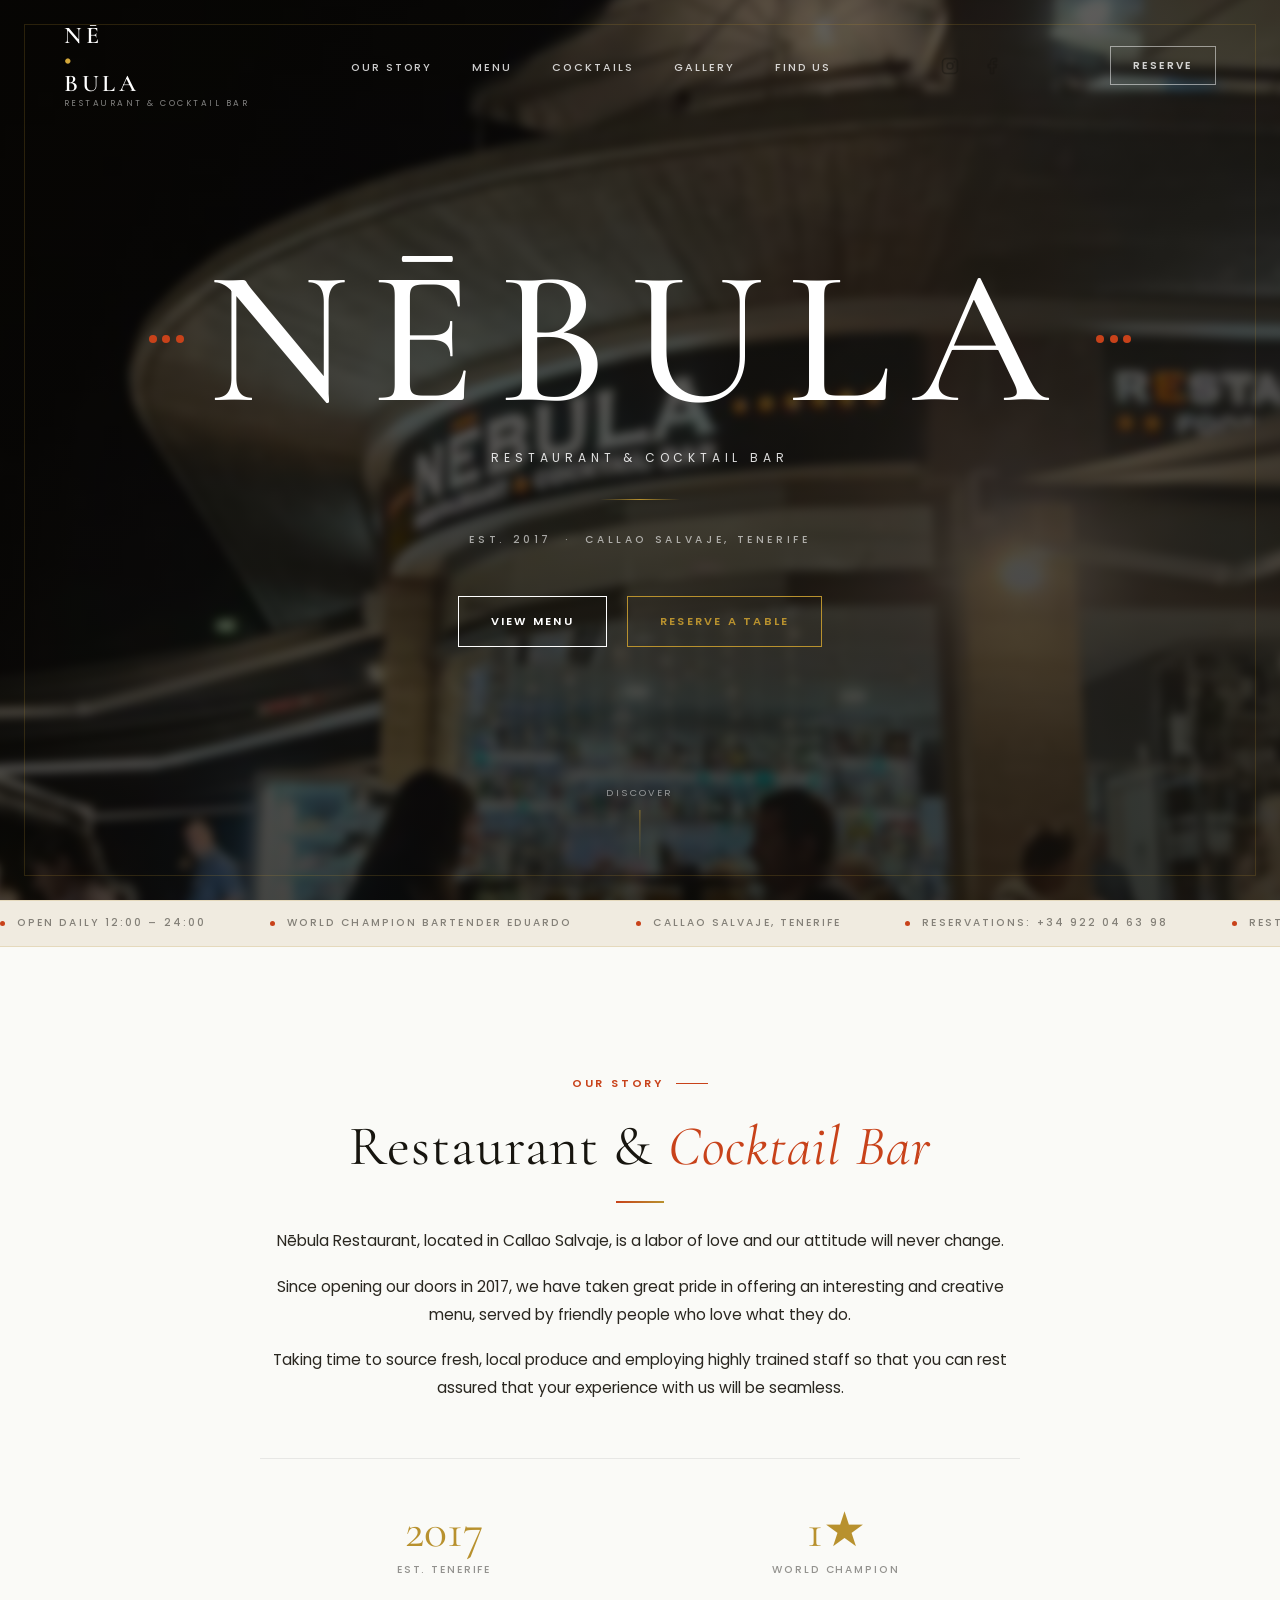
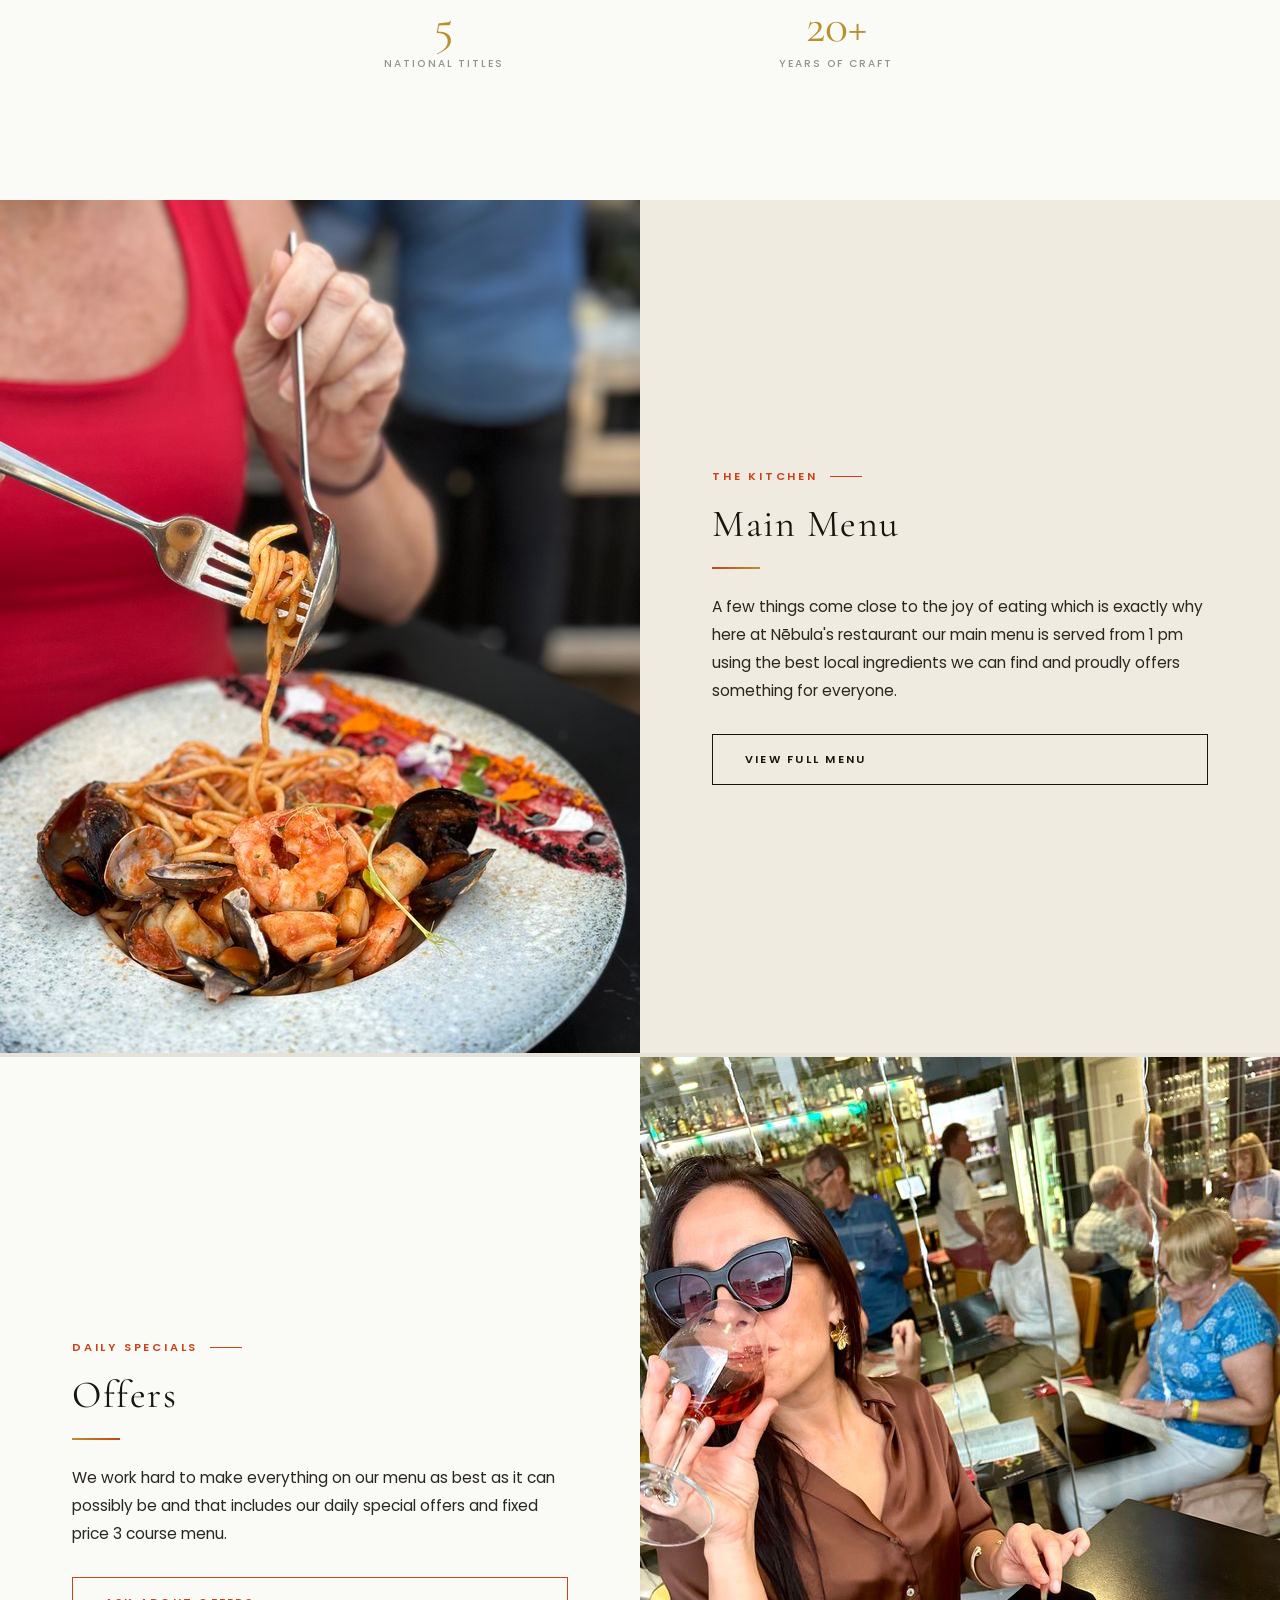
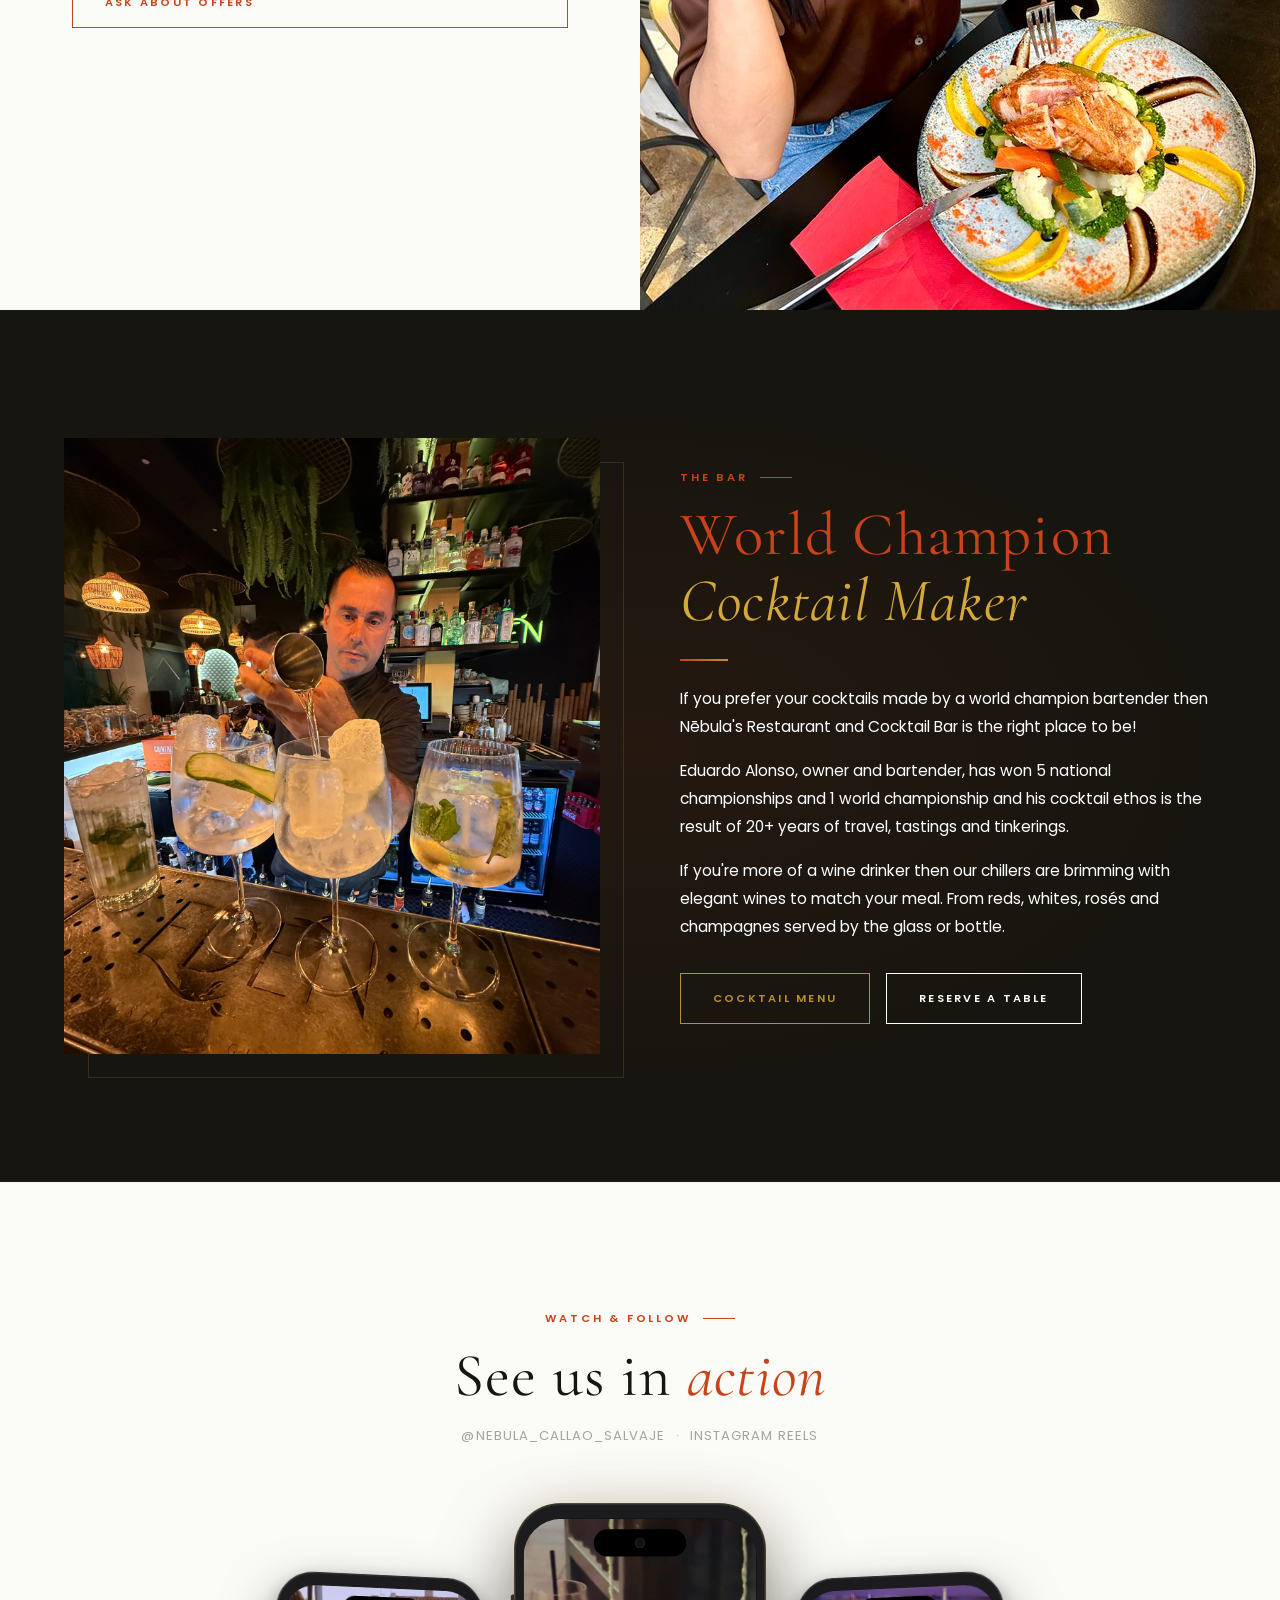
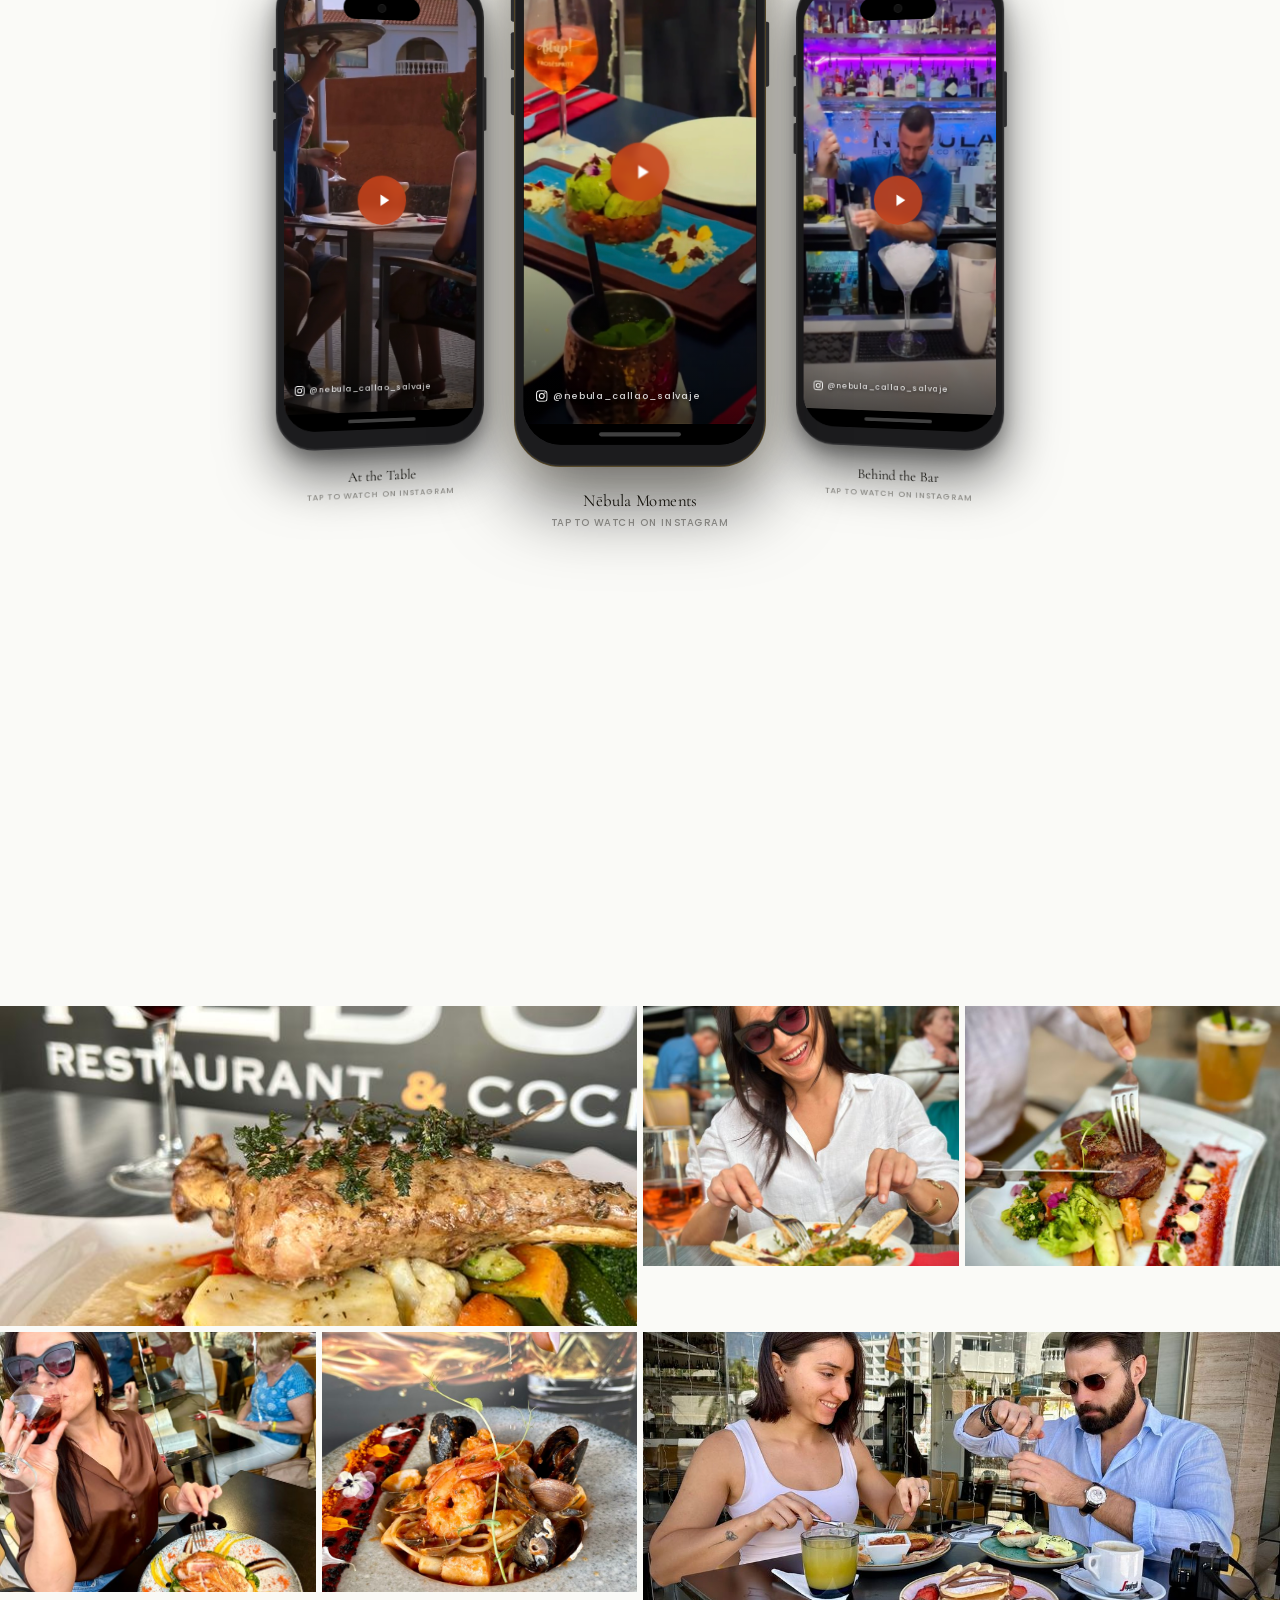
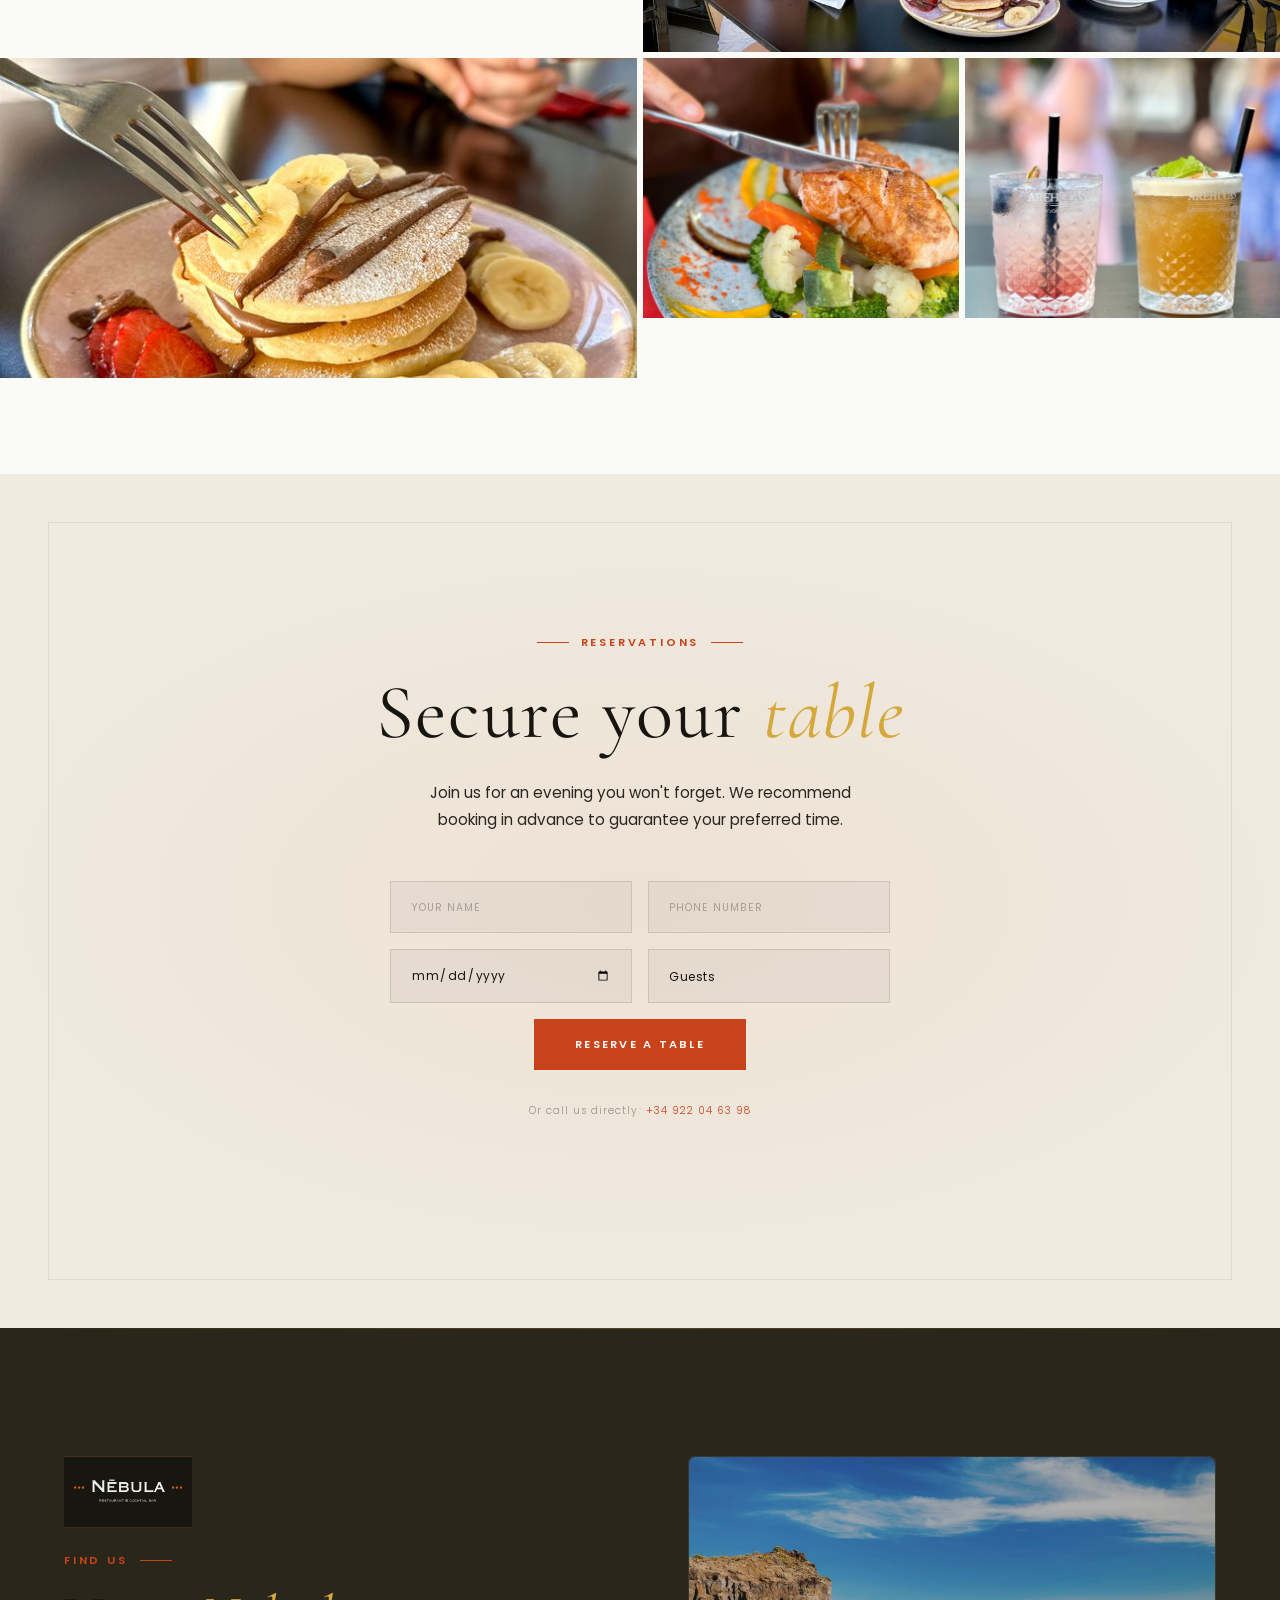
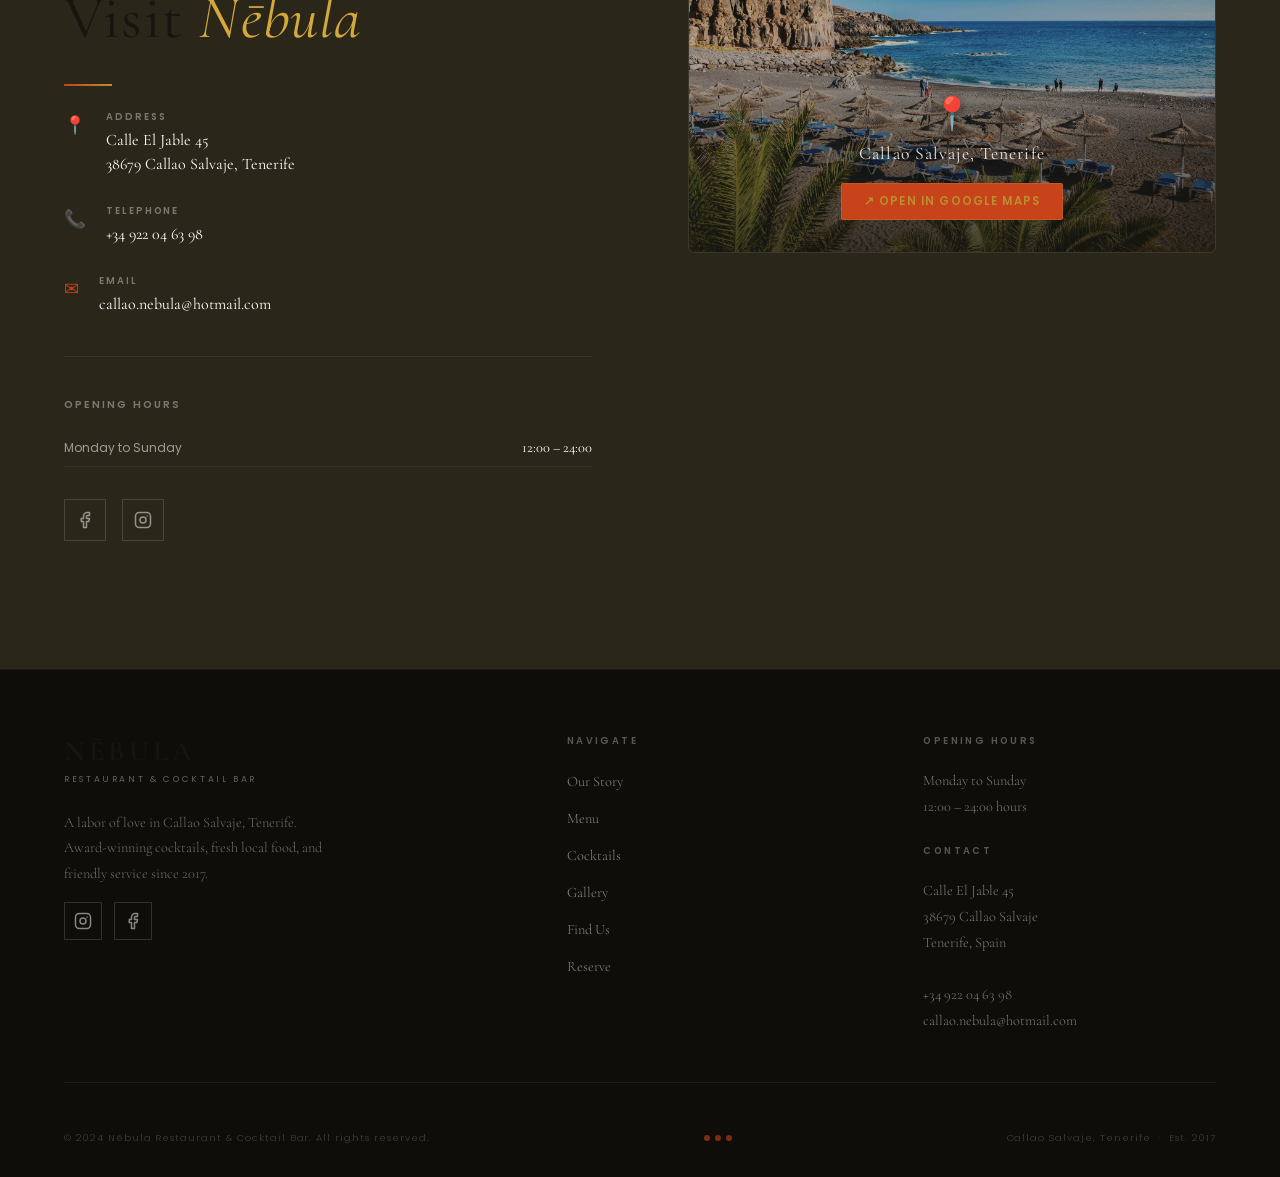
==== commit 714c8d83: "Add social icons, mobile fix for champion heading, and responsive nav - Instagram & Facebook SVG ico" ====
--- a/index.html
+++ b/index.html
@@ -25,6 +25,14 @@
         <li><a href="#gallery">Gallery</a></li>
         <li><a href="#contact">Find Us</a></li>
       </ul>
+      <div class="nav-socials">
+        <a href="https://www.instagram.com/nebula_callao_salvaje" target="_blank" rel="noopener" aria-label="Instagram" class="nav-social-link">
+          <svg width="18" height="18" viewBox="0 0 24 24" fill="none" stroke="currentColor" stroke-width="2" stroke-linecap="round" stroke-linejoin="round"><rect x="2" y="2" width="20" height="20" rx="5"/><circle cx="12" cy="12" r="4"/><circle cx="17.5" cy="6.5" r="1" fill="currentColor" stroke="none"/></svg>
+        </a>
+        <a href="https://www.facebook.com/nebulacallao" target="_blank" rel="noopener" aria-label="Facebook" class="nav-social-link">
+          <svg width="18" height="18" viewBox="0 0 24 24" fill="none" stroke="currentColor" stroke-width="2" stroke-linecap="round" stroke-linejoin="round"><path d="M18 2h-3a5 5 0 0 0-5 5v3H7v4h3v8h4v-8h3l1-4h-4V7a1 1 0 0 1 1-1h3z"/></svg>
+        </a>
+      </div>
       <a href="#reservation" class="nav-reserve"><span>Reserve</span></a>
       <button class="nav-hamburger" id="hamburger" aria-label="Open menu">
         <span></span><span></span><span></span>
@@ -216,7 +224,7 @@
         <!-- Text -->
         <div class="fade-up fade-up-delay-2">
           <div class="section-label" style="margin-bottom:1rem">The Bar</div>
-          <h2 class="section-title" style="white-space:nowrap;color:var(--orange)">World Champion <em>Cocktail Maker</em></h2>
+          <h2 class="section-title champion-title">World Champion <em>Cocktail Maker</em></h2>
           <div class="divider" style="margin:1.5rem 0"></div>
 
           <p style="font-family:var(--font-sans);font-size:0.97rem;font-weight:400;line-height:1.8;color:#FFFFFF;margin-bottom:1rem">
@@ -607,9 +615,12 @@
           </div>
 
           <div class="contact-social fade-up fade-up-delay-4">
-            <a href="https://www.facebook.com" target="_blank" rel="noopener" class="social-link" aria-label="Facebook">FB</a>
-            <a href="https://www.instagram.com/nebula_callao_salvaje" target="_blank" rel="noopener" class="social-link" aria-label="Instagram">IG</a>
-            <a href="https://www.tripadvisor.com" target="_blank" rel="noopener" class="social-link" aria-label="TripAdvisor">TA</a>
+            <a href="https://www.facebook.com/nebulacallao" target="_blank" rel="noopener" class="social-link" aria-label="Facebook">
+              <svg width="18" height="18" viewBox="0 0 24 24" fill="none" stroke="currentColor" stroke-width="2" stroke-linecap="round" stroke-linejoin="round"><path d="M18 2h-3a5 5 0 0 0-5 5v3H7v4h3v8h4v-8h3l1-4h-4V7a1 1 0 0 1 1-1h3z"/></svg>
+            </a>
+            <a href="https://www.instagram.com/nebula_callao_salvaje" target="_blank" rel="noopener" class="social-link" aria-label="Instagram">
+              <svg width="18" height="18" viewBox="0 0 24 24" fill="none" stroke="currentColor" stroke-width="2" stroke-linecap="round" stroke-linejoin="round"><rect x="2" y="2" width="20" height="20" rx="5"/><circle cx="12" cy="12" r="4"/><circle cx="17.5" cy="6.5" r="1" fill="currentColor" stroke="none"/></svg>
+            </a>
           </div>
         </div>
 
@@ -647,6 +658,14 @@
           <div class="footer-logo">NĒBULA</div>
           <div class="footer-logo-sub">Restaurant &amp; Cocktail Bar</div>
           <p>A labor of love in Callao Salvaje, Tenerife. Award-winning cocktails, fresh local food, and friendly service since 2017.</p>
+          <div class="footer-socials">
+            <a href="https://www.instagram.com/nebula_callao_salvaje" target="_blank" rel="noopener" aria-label="Instagram" class="footer-social-link">
+              <svg width="18" height="18" viewBox="0 0 24 24" fill="none" stroke="currentColor" stroke-width="2" stroke-linecap="round" stroke-linejoin="round"><rect x="2" y="2" width="20" height="20" rx="5"/><circle cx="12" cy="12" r="4"/><circle cx="17.5" cy="6.5" r="1" fill="currentColor" stroke="none"/></svg>
+            </a>
+            <a href="https://www.facebook.com/nebulacallao" target="_blank" rel="noopener" aria-label="Facebook" class="footer-social-link">
+              <svg width="18" height="18" viewBox="0 0 24 24" fill="none" stroke="currentColor" stroke-width="2" stroke-linecap="round" stroke-linejoin="round"><path d="M18 2h-3a5 5 0 0 0-5 5v3H7v4h3v8h4v-8h3l1-4h-4V7a1 1 0 0 1 1-1h3z"/></svg>
+            </a>
+          </div>
         </div>
         <div class="footer-col">
           <h4>Navigate</h4>
--- a/styles.css
+++ b/styles.css
@@ -3397,6 +3397,66 @@
   .cocktail-list-photo-frame { height: 260px; }
 }
 
+/* ===================== CHAMPION TITLE ===================== */
+.champion-title {
+  color: var(--orange);
+  font-size: clamp(1.6rem, 5vw, 3.8rem);
+}
+
+/* ===================== NAV SOCIAL ICONS ===================== */
+.nav-socials {
+  display: flex;
+  align-items: center;
+  gap: 0.5rem;
+}
+
+.nav-social-link {
+  display: flex;
+  align-items: center;
+  justify-content: center;
+  width: 34px;
+  height: 34px;
+  color: rgba(255,255,255,0.55);
+  transition: color 0.2s ease;
+}
+
+.nav-social-link:hover { color: var(--gold-light); }
+
+body.page-light .nav-social-link,
+body.page-menu .nav-social-link,
+body.page-cocktails .nav-social-link { color: rgba(23,21,15,0.45); }
+
+body.page-light .nav-social-link:hover,
+body.page-menu .nav-social-link:hover,
+body.page-cocktails .nav-social-link:hover { color: var(--orange); }
+
+@media (max-width: 768px) {
+  .nav-socials { display: none; }
+}
+
+/* ===================== FOOTER SOCIAL ICONS ===================== */
+.footer-socials {
+  display: flex;
+  gap: 0.75rem;
+  margin-top: 1rem;
+}
+
+.footer-social-link {
+  display: flex;
+  align-items: center;
+  justify-content: center;
+  width: 38px;
+  height: 38px;
+  border: 1px solid rgba(255,255,255,0.15);
+  color: rgba(255,255,255,0.5);
+  transition: color 0.2s ease, border-color 0.2s ease;
+}
+
+.footer-social-link:hover {
+  color: var(--gold-light);
+  border-color: var(--gold-light);
+}
+
 /* Dark contact section on page-light body — restore white text */
 body.page-light .lt-section-dark .contact-detail-text .value { color: var(--white); }
 body.page-light .lt-section-dark .contact-detail-text .label { color: rgba(255,255,255,0.38); }
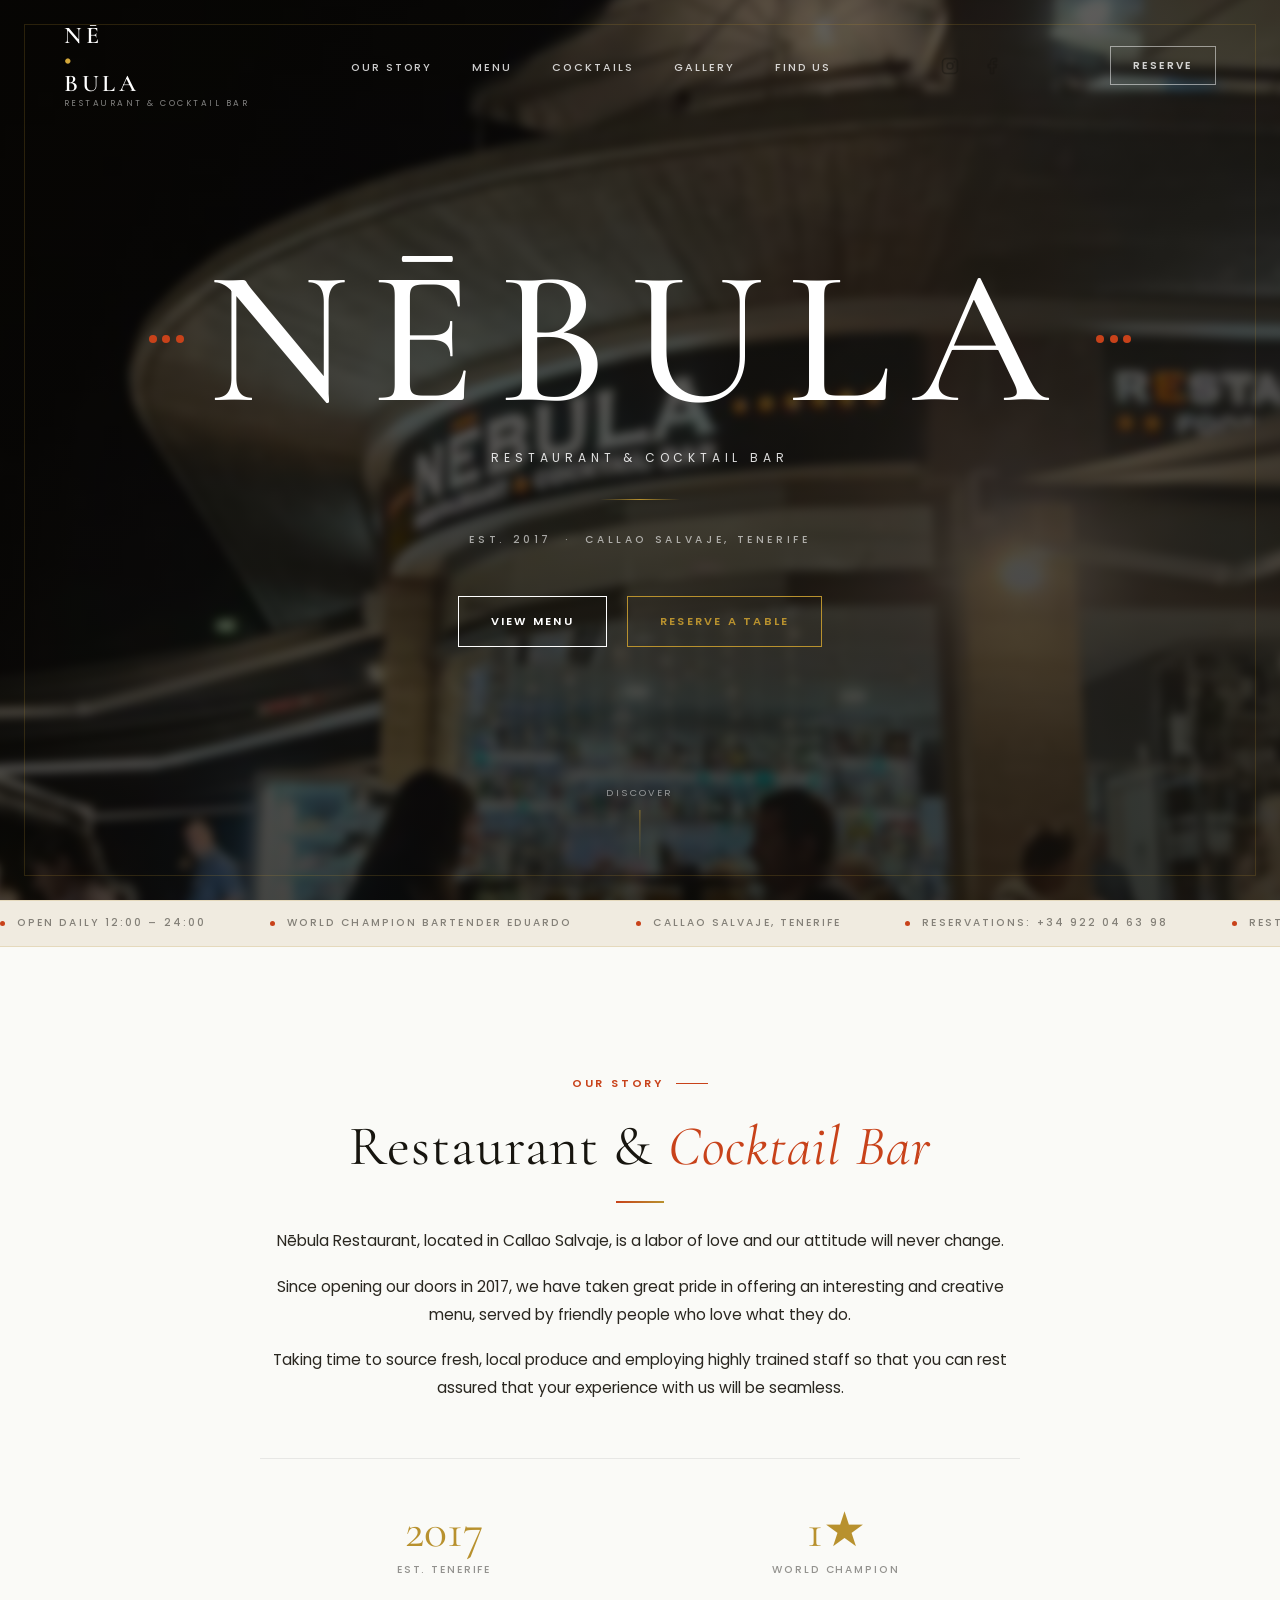
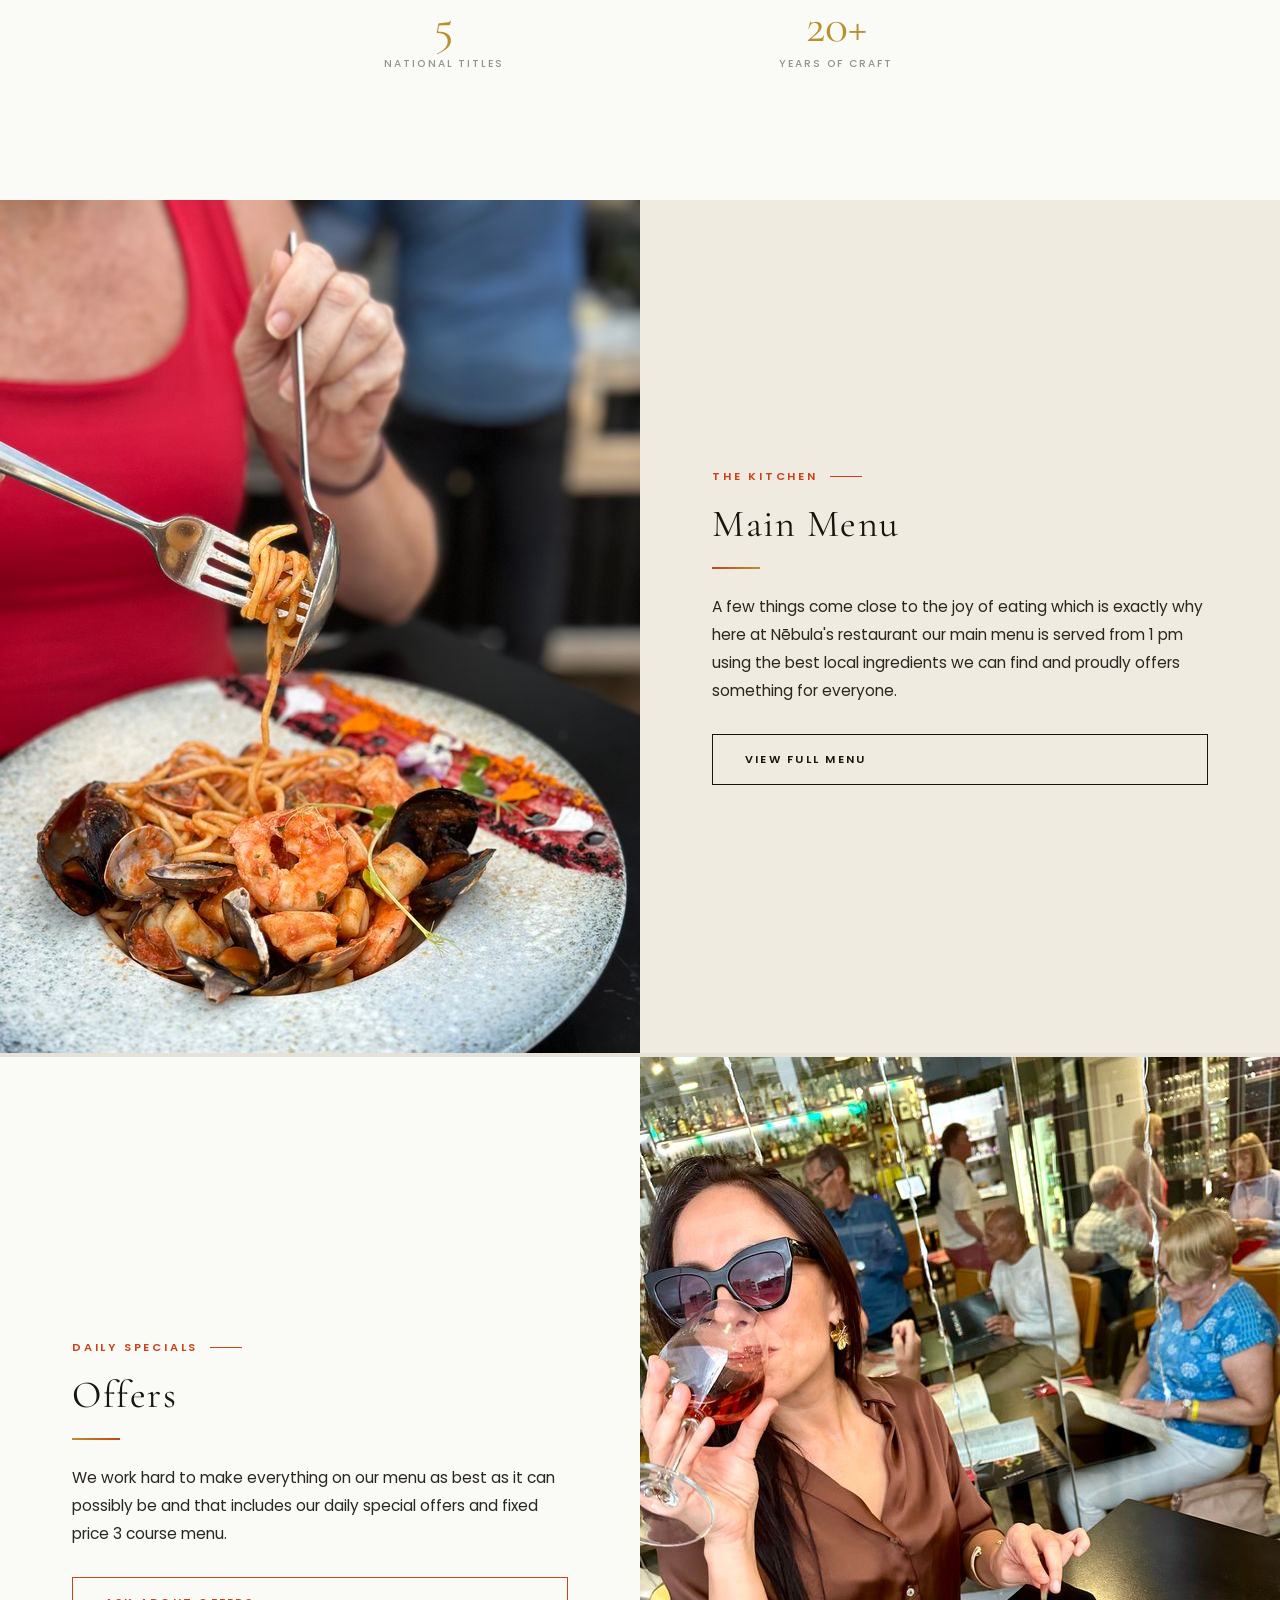
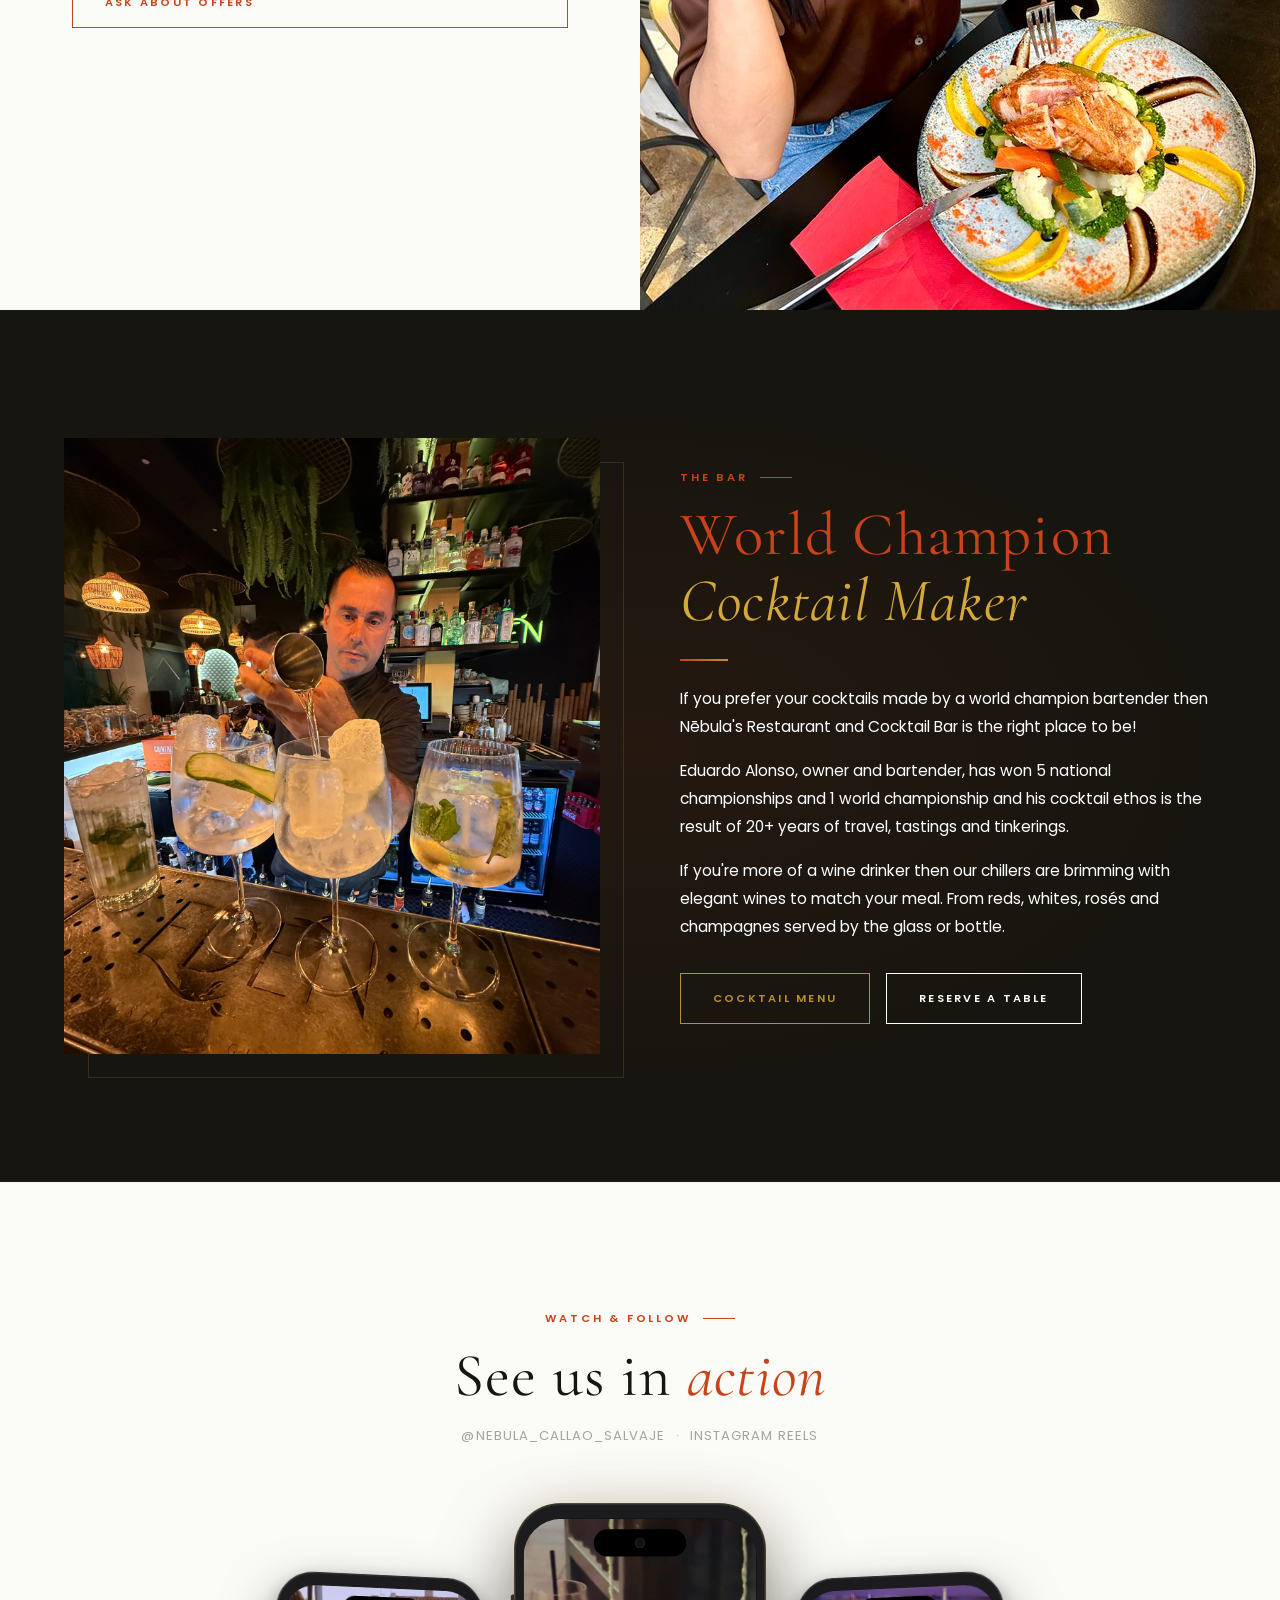
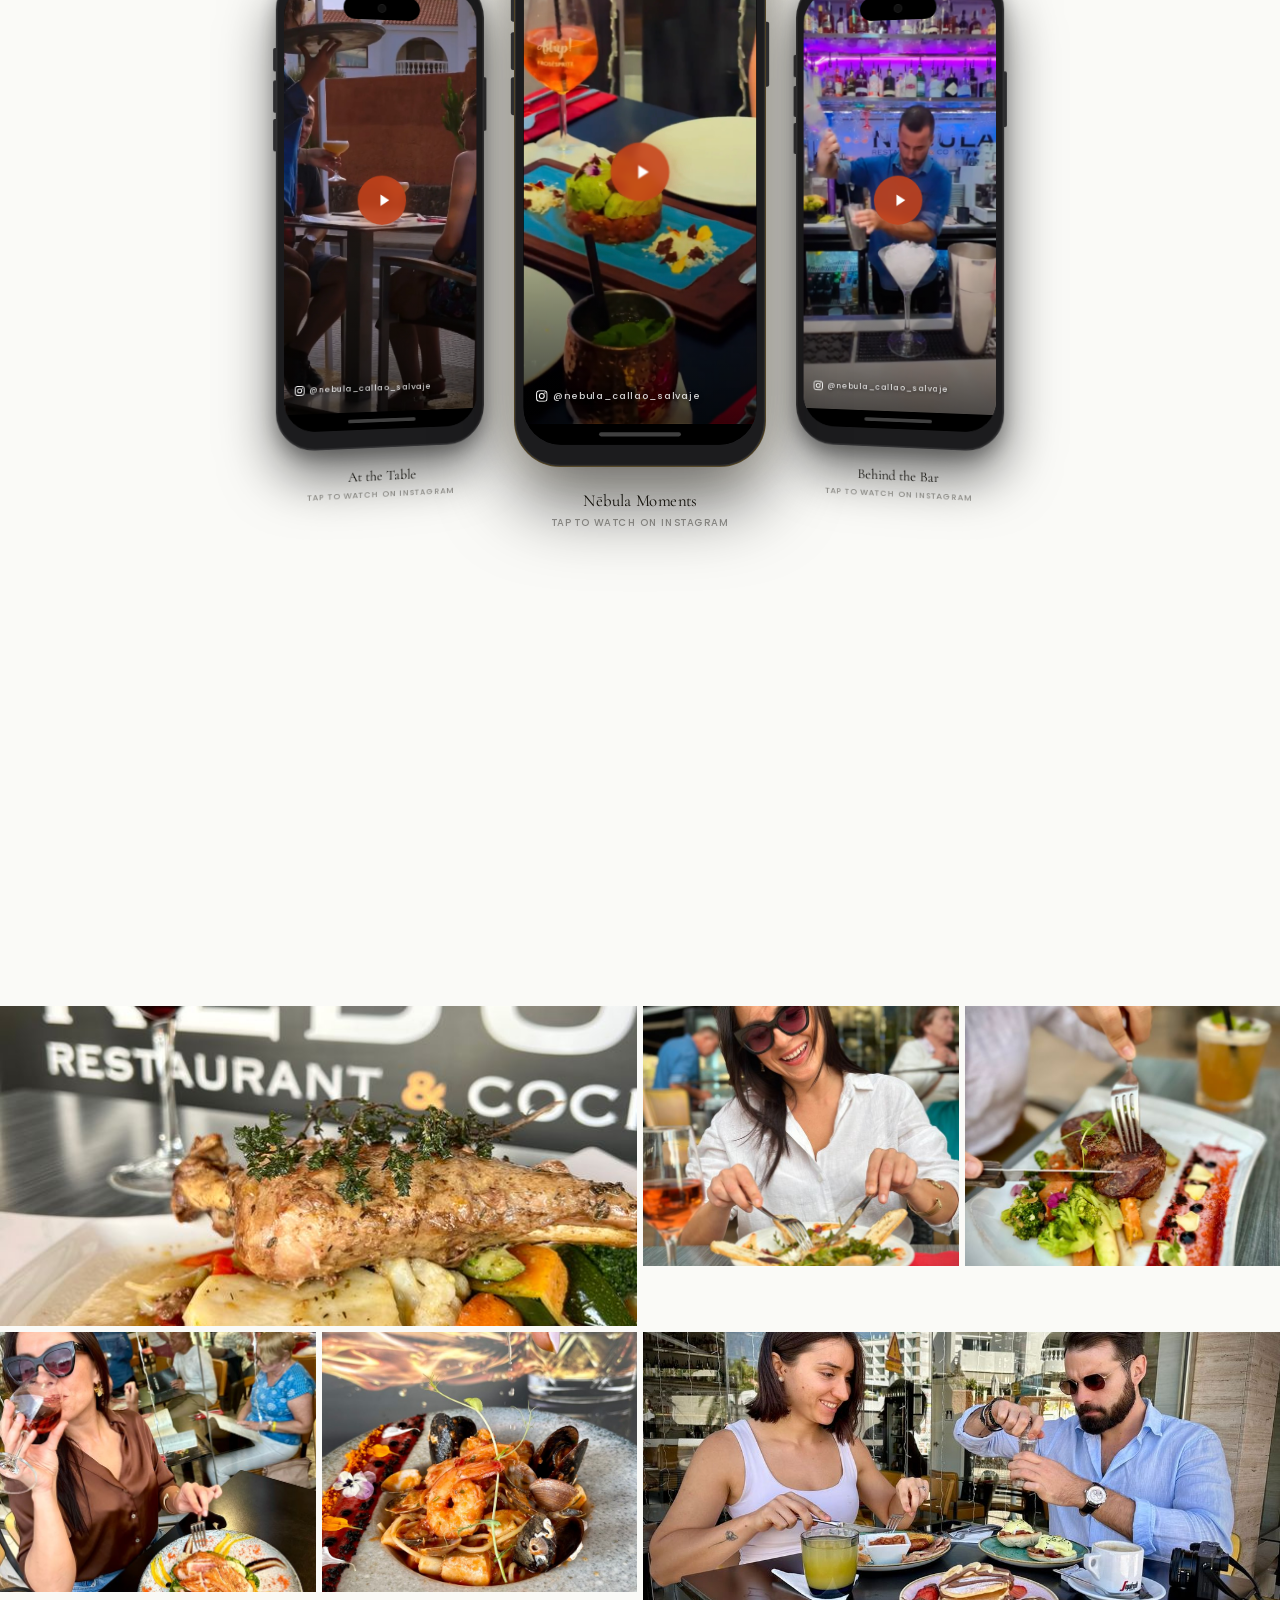
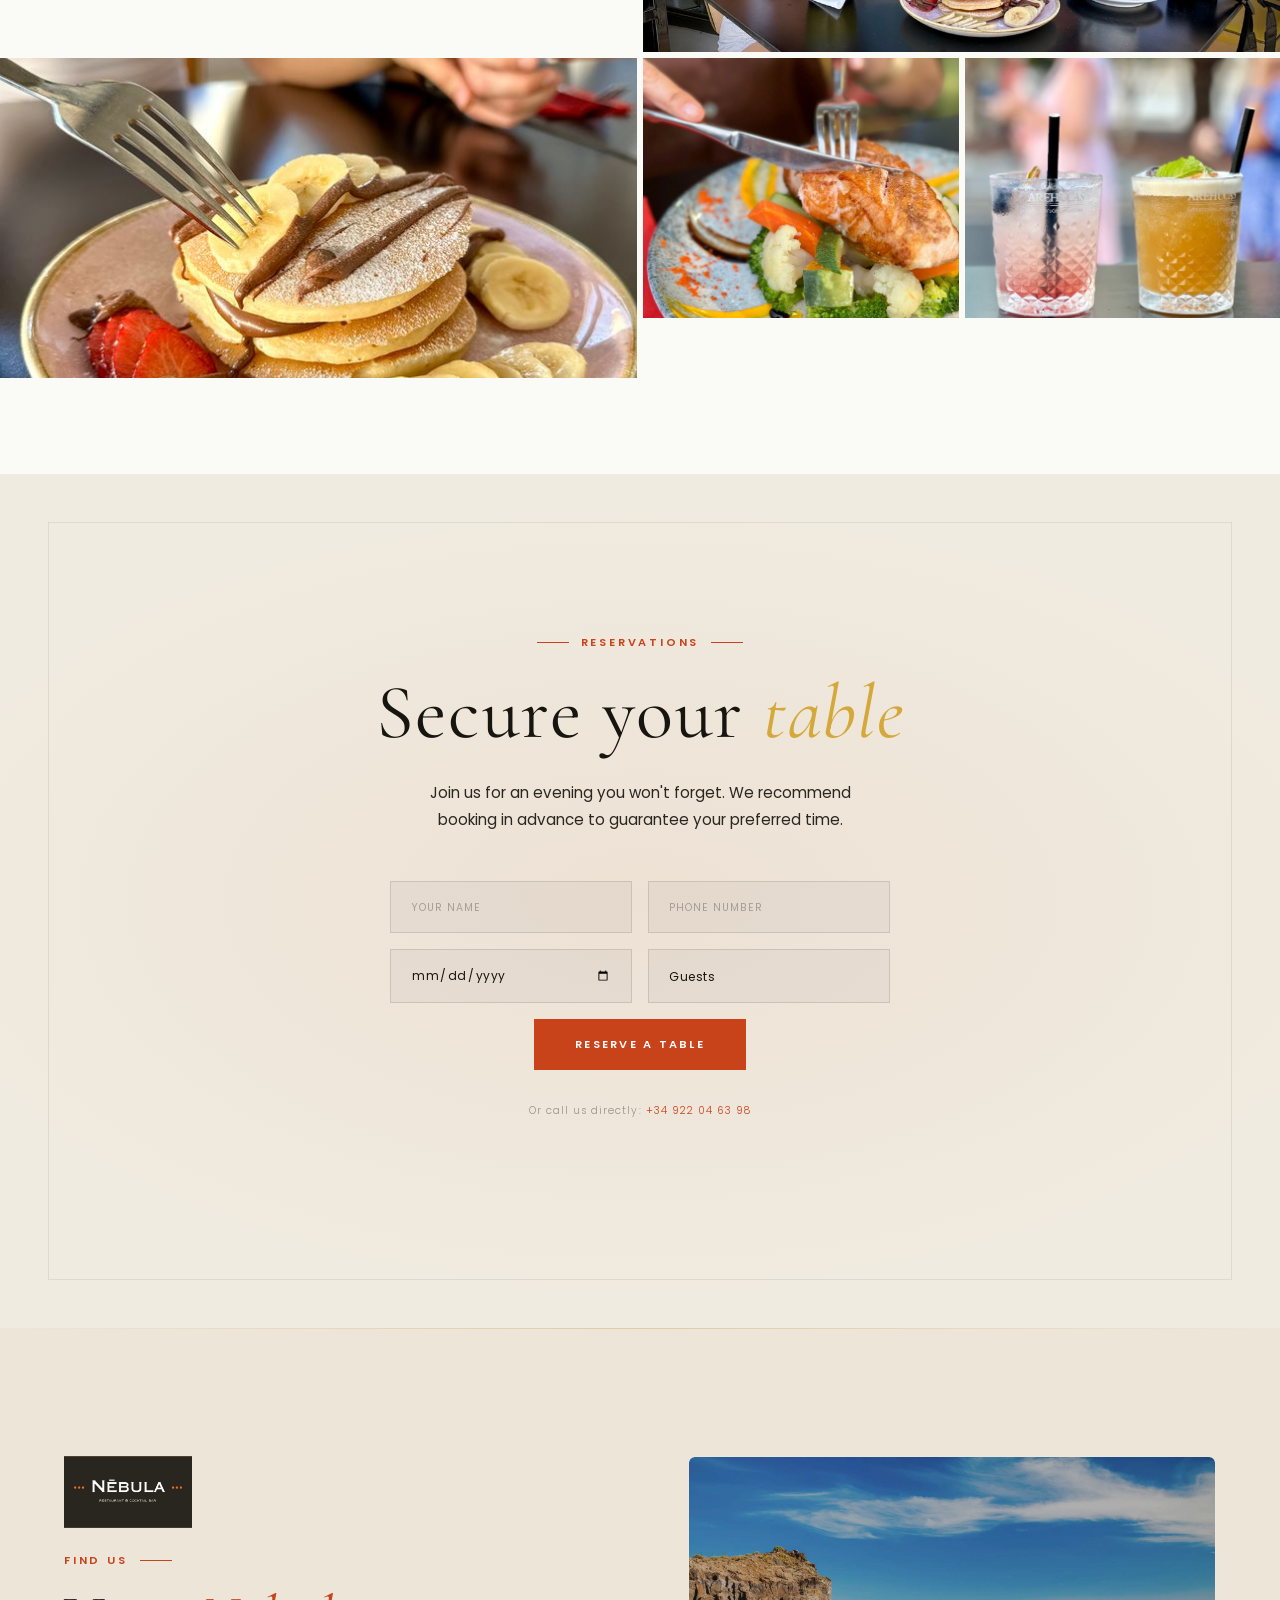
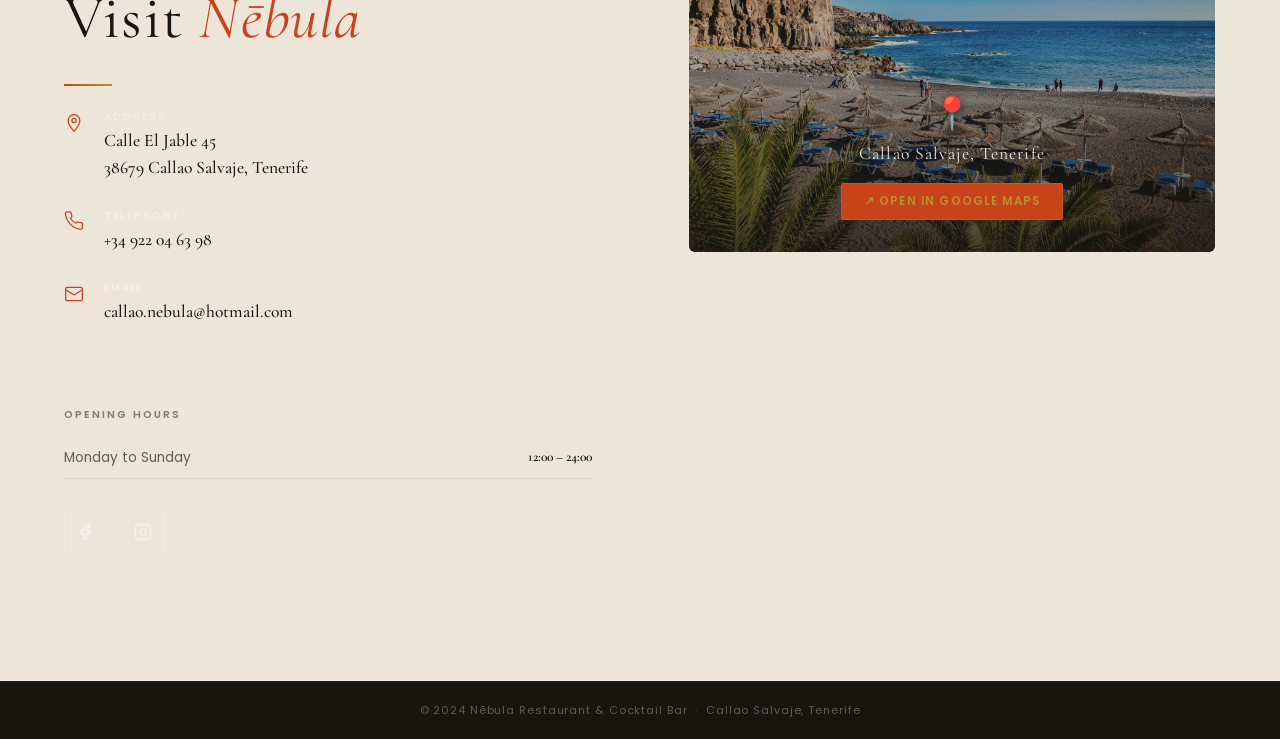
==== commit 104d8f0f: "Fix contact text colours, add social icons to mobile menu, remove footer - All contact section text " ====
--- a/index.html
+++ b/index.html
@@ -50,6 +50,14 @@
     <a href="#gallery">Gallery</a>
     <a href="#contact">Find Us</a>
     <a href="#reservation" style="color:var(--gold-light)">Reserve</a>
+    <div class="nav-mobile-socials">
+      <a href="https://www.instagram.com/nebula_callao_salvaje" target="_blank" rel="noopener" aria-label="Instagram" class="nav-mobile-social-link">
+        <svg width="24" height="24" viewBox="0 0 24 24" fill="none" stroke="currentColor" stroke-width="1.5" stroke-linecap="round" stroke-linejoin="round"><rect x="2" y="2" width="20" height="20" rx="5"/><circle cx="12" cy="12" r="4"/><circle cx="17.5" cy="6.5" r="1" fill="currentColor" stroke="none"/></svg>
+      </a>
+      <a href="https://www.facebook.com/nebulacallao" target="_blank" rel="noopener" aria-label="Facebook" class="nav-mobile-social-link">
+        <svg width="24" height="24" viewBox="0 0 24 24" fill="none" stroke="currentColor" stroke-width="1.5" stroke-linecap="round" stroke-linejoin="round"><path d="M18 2h-3a5 5 0 0 0-5 5v3H7v4h3v8h4v-8h3l1-4h-4V7a1 1 0 0 1 1-1h3z"/></svg>
+      </a>
+    </div>
   </div>
 
   <!-- ===================== HERO ===================== -->
@@ -565,7 +573,7 @@
   </section>
 
   <!-- ===================== CONTACT ===================== -->
-  <section id="contact" class="lt-section-dark">
+  <section id="contact" class="lt-section-dark contact-beige">
     <div class="container">
       <div class="contact-grid">
 
@@ -583,7 +591,9 @@
           <div class="divider fade-up fade-up-delay-1" style="background:linear-gradient(90deg,var(--orange),var(--gold))"></div>
 
           <div class="contact-detail fade-up fade-up-delay-2">
-            <div class="contact-detail-icon">📍</div>
+            <div class="contact-detail-icon">
+              <svg width="20" height="20" viewBox="0 0 24 24" fill="none" stroke="currentColor" stroke-width="1.5" stroke-linecap="round" stroke-linejoin="round"><path d="M12 2C8.13 2 5 5.13 5 9c0 5.25 7 13 7 13s7-7.75 7-13c0-3.87-3.13-7-7-7z"/><circle cx="12" cy="9" r="2.5"/></svg>
+            </div>
             <div class="contact-detail-text">
               <div class="label">Address</div>
               <div class="value">Calle El Jable 45<br>38679 Callao Salvaje, Tenerife</div>
@@ -591,7 +601,9 @@
           </div>
 
           <div class="contact-detail fade-up fade-up-delay-2">
-            <div class="contact-detail-icon">📞</div>
+            <div class="contact-detail-icon">
+              <svg width="20" height="20" viewBox="0 0 24 24" fill="none" stroke="currentColor" stroke-width="1.5" stroke-linecap="round" stroke-linejoin="round"><path d="M22 16.92v3a2 2 0 0 1-2.18 2 19.79 19.79 0 0 1-8.63-3.07A19.5 19.5 0 0 1 4.75 12a19.79 19.79 0 0 1-3.07-8.67A2 2 0 0 1 3.66 1h3a2 2 0 0 1 2 1.72c.127.96.361 1.903.7 2.81a2 2 0 0 1-.45 2.11L7.91 8.64a16 16 0 0 0 6 6l1-1a2 2 0 0 1 2.11-.45c.907.339 1.85.573 2.81.7A2 2 0 0 1 22 16.92z"/></svg>
+            </div>
             <div class="contact-detail-text">
               <div class="label">Telephone</div>
               <div class="value"><a href="tel:+34922046398">+34 922 04 63 98</a></div>
@@ -599,7 +611,9 @@
           </div>
 
           <div class="contact-detail fade-up fade-up-delay-3">
-            <div class="contact-detail-icon">✉</div>
+            <div class="contact-detail-icon">
+              <svg width="20" height="20" viewBox="0 0 24 24" fill="none" stroke="currentColor" stroke-width="1.5" stroke-linecap="round" stroke-linejoin="round"><rect x="2" y="4" width="20" height="16" rx="2"/><path d="m22 7-8.97 5.7a1.94 1.94 0 0 1-2.06 0L2 7"/></svg>
+            </div>
             <div class="contact-detail-text">
               <div class="label">Email</div>
               <div class="value"><a href="mailto:callao.nebula@hotmail.com">callao.nebula@hotmail.com</a></div>
@@ -650,53 +664,9 @@
     </div>
   </section>
 
-  <!-- ===================== FOOTER ===================== -->
-  <footer>
-    <div class="container">
-      <div class="footer-top">
-        <div class="footer-brand">
-          <div class="footer-logo">NĒBULA</div>
-          <div class="footer-logo-sub">Restaurant &amp; Cocktail Bar</div>
-          <p>A labor of love in Callao Salvaje, Tenerife. Award-winning cocktails, fresh local food, and friendly service since 2017.</p>
-          <div class="footer-socials">
-            <a href="https://www.instagram.com/nebula_callao_salvaje" target="_blank" rel="noopener" aria-label="Instagram" class="footer-social-link">
-              <svg width="18" height="18" viewBox="0 0 24 24" fill="none" stroke="currentColor" stroke-width="2" stroke-linecap="round" stroke-linejoin="round"><rect x="2" y="2" width="20" height="20" rx="5"/><circle cx="12" cy="12" r="4"/><circle cx="17.5" cy="6.5" r="1" fill="currentColor" stroke="none"/></svg>
-            </a>
-            <a href="https://www.facebook.com/nebulacallao" target="_blank" rel="noopener" aria-label="Facebook" class="footer-social-link">
-              <svg width="18" height="18" viewBox="0 0 24 24" fill="none" stroke="currentColor" stroke-width="2" stroke-linecap="round" stroke-linejoin="round"><path d="M18 2h-3a5 5 0 0 0-5 5v3H7v4h3v8h4v-8h3l1-4h-4V7a1 1 0 0 1 1-1h3z"/></svg>
-            </a>
-          </div>
-        </div>
-        <div class="footer-col">
-          <h4>Navigate</h4>
-          <ul>
-            <li><a href="#about">Our Story</a></li>
-            <li><a href="menu.html">Menu</a></li>
-            <li><a href="cocktails.html">Cocktails</a></li>
-            <li><a href="#gallery">Gallery</a></li>
-            <li><a href="#contact">Find Us</a></li>
-            <li><a href="#reservation">Reserve</a></li>
-          </ul>
-        </div>
-        <div class="footer-col">
-          <h4>Opening Hours</h4>
-          <p>Monday to Sunday<br>12:00 – 24:00 hours</p>
-          <h4 style="margin-top:1.5rem">Contact</h4>
-          <p>
-            Calle El Jable 45<br>
-            38679 Callao Salvaje<br>
-            Tenerife, Spain<br><br>
-            <a href="tel:+34922046398" style="color:rgba(255,255,255,0.45)">+34 922 04 63 98</a><br>
-            <a href="mailto:callao.nebula@hotmail.com" style="color:rgba(255,255,255,0.45)">callao.nebula@hotmail.com</a>
-          </p>
-        </div>
-      </div>
-      <div class="footer-bottom">
-        <p>&copy; 2024 Nēbula Restaurant &amp; Cocktail Bar. All rights reserved.</p>
-        <div class="footer-dots"><span></span><span></span><span></span></div>
-        <p>Callao Salvaje, Tenerife &nbsp;·&nbsp; Est. 2017</p>
-      </div>
-    </div>
+  <!-- minimal footer -->
+  <footer class="footer-minimal">
+    <p>&copy; 2024 Nēbula Restaurant &amp; Cocktail Bar &nbsp;·&nbsp; Callao Salvaje, Tenerife</p>
   </footer>
 
   <script src="script.js"></script>
--- a/styles.css
+++ b/styles.css
@@ -320,6 +320,22 @@
   transition: color var(--transition-fast);
 }
 .nav-mobile a:hover { color: var(--gold-light); }
+
+.nav-mobile-socials {
+  display: flex;
+  gap: 1.5rem;
+  align-items: center;
+  margin-top: 0.5rem;
+}
+
+.nav-mobile-social-link {
+  color: rgba(255,255,255,0.5);
+  display: flex;
+  align-items: center;
+  transition: color 0.2s ease;
+}
+
+.nav-mobile-social-link:hover { color: var(--gold-light); }
 
 .nav-close {
   position: absolute;
@@ -1355,7 +1371,9 @@
   font-size: 1.1rem;
   color: var(--orange);
   flex-shrink: 0;
-  margin-top: 0.1rem;
+  margin-top: 0.15rem;
+  display: flex;
+  align-items: flex-start;
 }
 
 .contact-detail-text .label {
@@ -3457,7 +3475,67 @@
   border-color: var(--gold-light);
 }
 
-/* Dark contact section on page-light body — restore white text */
+/* ===================== CONTACT BEIGE SECTION ===================== */
+.contact-beige {
+  background: #EDE5D8 !important;
+}
+
+.contact-beige .section-title              { color: #17150F; }
+.contact-beige .section-title em           { color: var(--orange); }
+.contact-beige .section-label              { color: var(--orange); }
+.contact-beige .contact-detail-icon        { color: var(--orange); }
+.contact-beige .contact-detail-text .label,
+body.page-light .contact-beige .contact-detail-text .label {
+  color: rgba(23,21,15,0.5);
+  font-size: 0.62rem;
+}
+.contact-beige .contact-detail-text .value,
+body.page-light .contact-beige .contact-detail-text .value,
+body.page-light .lt-section-dark.contact-beige .contact-detail-text .value {
+  color: #17150F !important;
+  font-size: 1.1rem;
+  font-weight: 500;
+}
+.contact-beige .contact-detail a,
+body.page-light .contact-beige .contact-detail a,
+body.page-light .lt-section-dark.contact-beige .contact-detail a {
+  color: #17150F !important;
+}
+.contact-beige .contact-hours,
+body.page-light .contact-beige .contact-hours          { border-color: rgba(23,21,15,0.12); }
+.contact-beige .hours-title,
+body.page-light .contact-beige .hours-title,
+body.page-light .lt-section-dark.contact-beige .hours-title { color: rgba(23,21,15,0.5); }
+.contact-beige .hours-row,
+body.page-light .contact-beige .hours-row,
+body.page-light .lt-section-dark.contact-beige .hours-row  { border-color: rgba(23,21,15,0.08); }
+.contact-beige .hours-row .day,
+body.page-light .contact-beige .hours-row .day,
+body.page-light .lt-section-dark.contact-beige .hours-row .day  { color: rgba(23,21,15,0.65) !important; font-size: 0.85rem; }
+.contact-beige .hours-row .time,
+body.page-light .contact-beige .hours-row .time,
+body.page-light .lt-section-dark.contact-beige .hours-row .time { color: #17150F !important; font-size: 0.85rem; font-weight: 600; }
+.contact-beige .social-link           { border-color: rgba(23,21,15,0.2); color: rgba(23,21,15,0.5); }
+.contact-beige .social-link:hover     { border-color: var(--orange); color: var(--orange); }
+.contact-beige .map-cta               { background: var(--orange); }
+
+@media (max-width: 768px) {
+  .contact-beige .contact-grid { grid-template-columns: 1fr; gap: 3rem; }
+  .contact-beige .contact-detail-text .value { font-size: 1rem; }
+}
+
+/* ===================== MINIMAL FOOTER ===================== */
+.footer-minimal {
+  background: #17150F;
+  text-align: center;
+  padding: 1.25rem 1rem;
+  font-family: var(--font-sans);
+  font-size: 0.7rem;
+  letter-spacing: 0.08em;
+  color: rgba(255,255,255,0.3);
+}
+
+/* Dark contact section on page-light body — restore white text (legacy, kept for other pages) */
 body.page-light .lt-section-dark .contact-detail-text .value { color: var(--white); }
 body.page-light .lt-section-dark .contact-detail-text .label { color: rgba(255,255,255,0.38); }
 body.page-light .lt-section-dark .contact-hours              { border-color: rgba(255,255,255,0.07); }
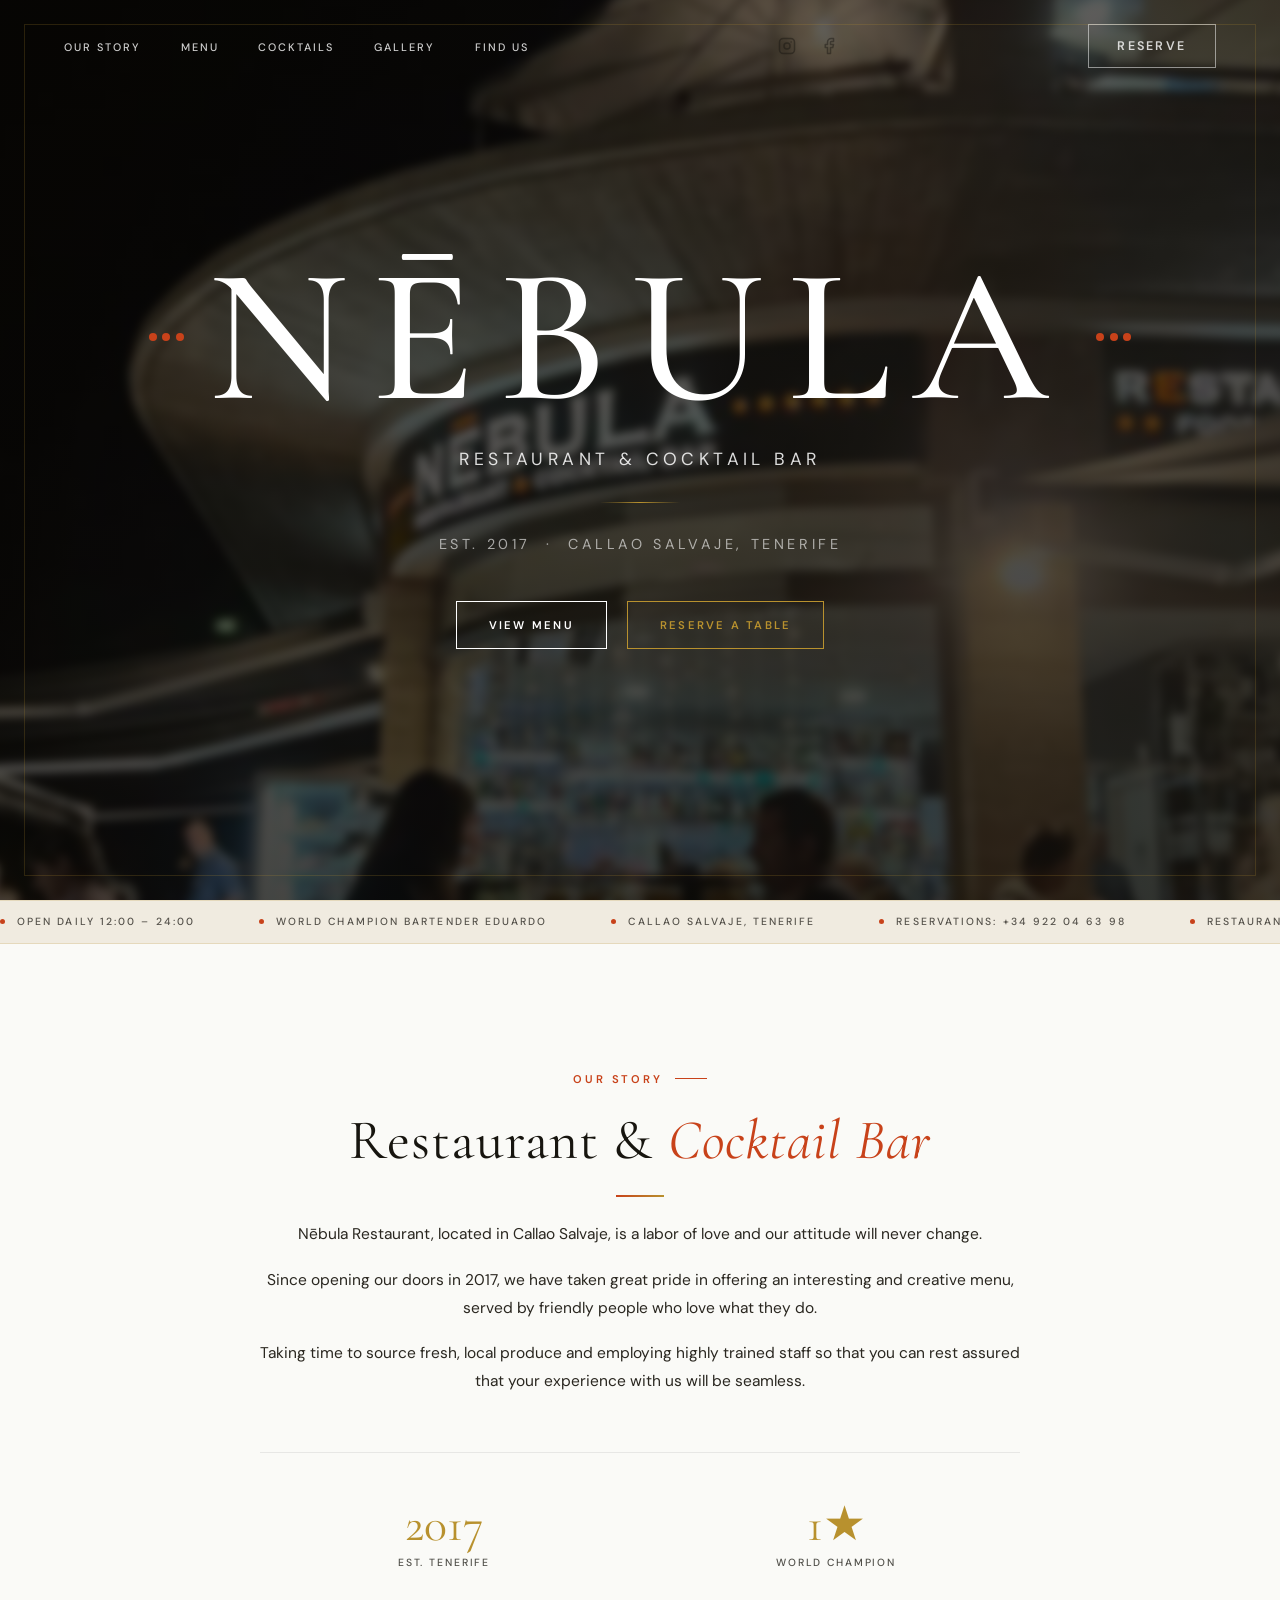
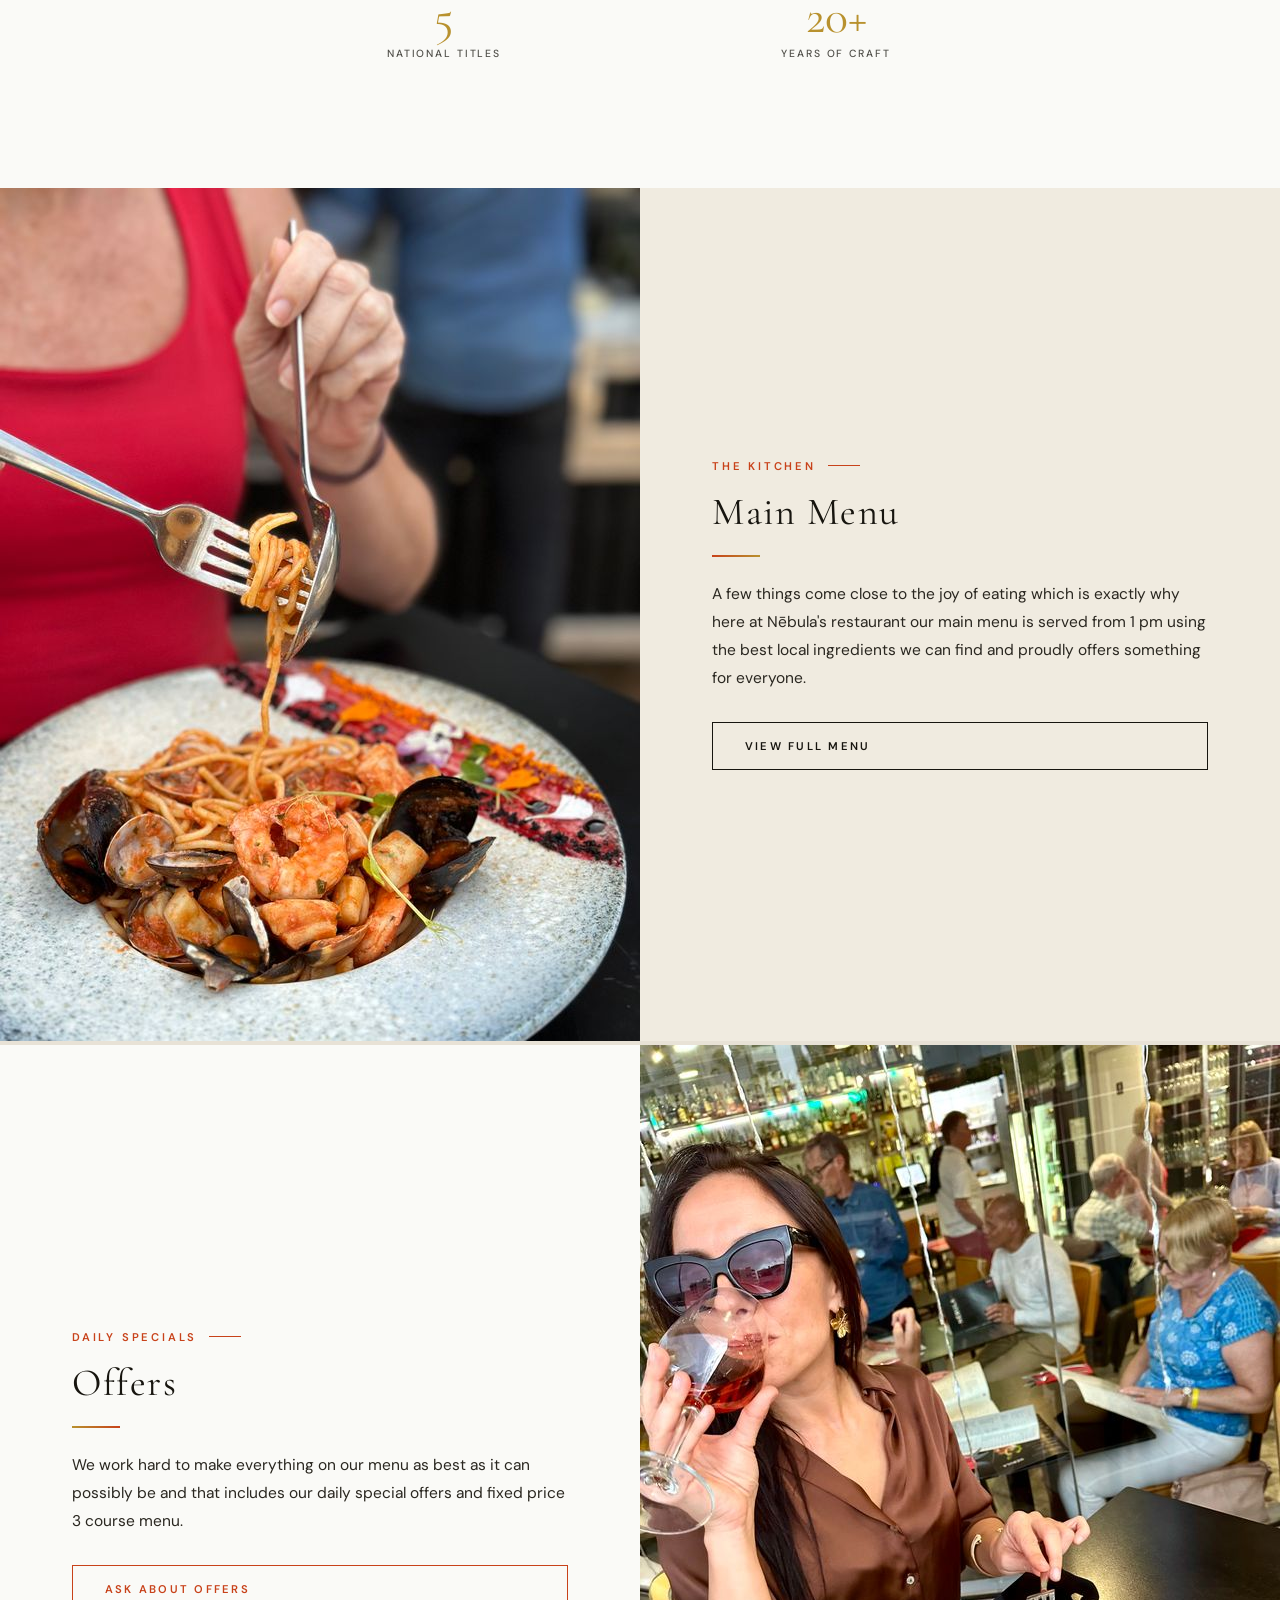
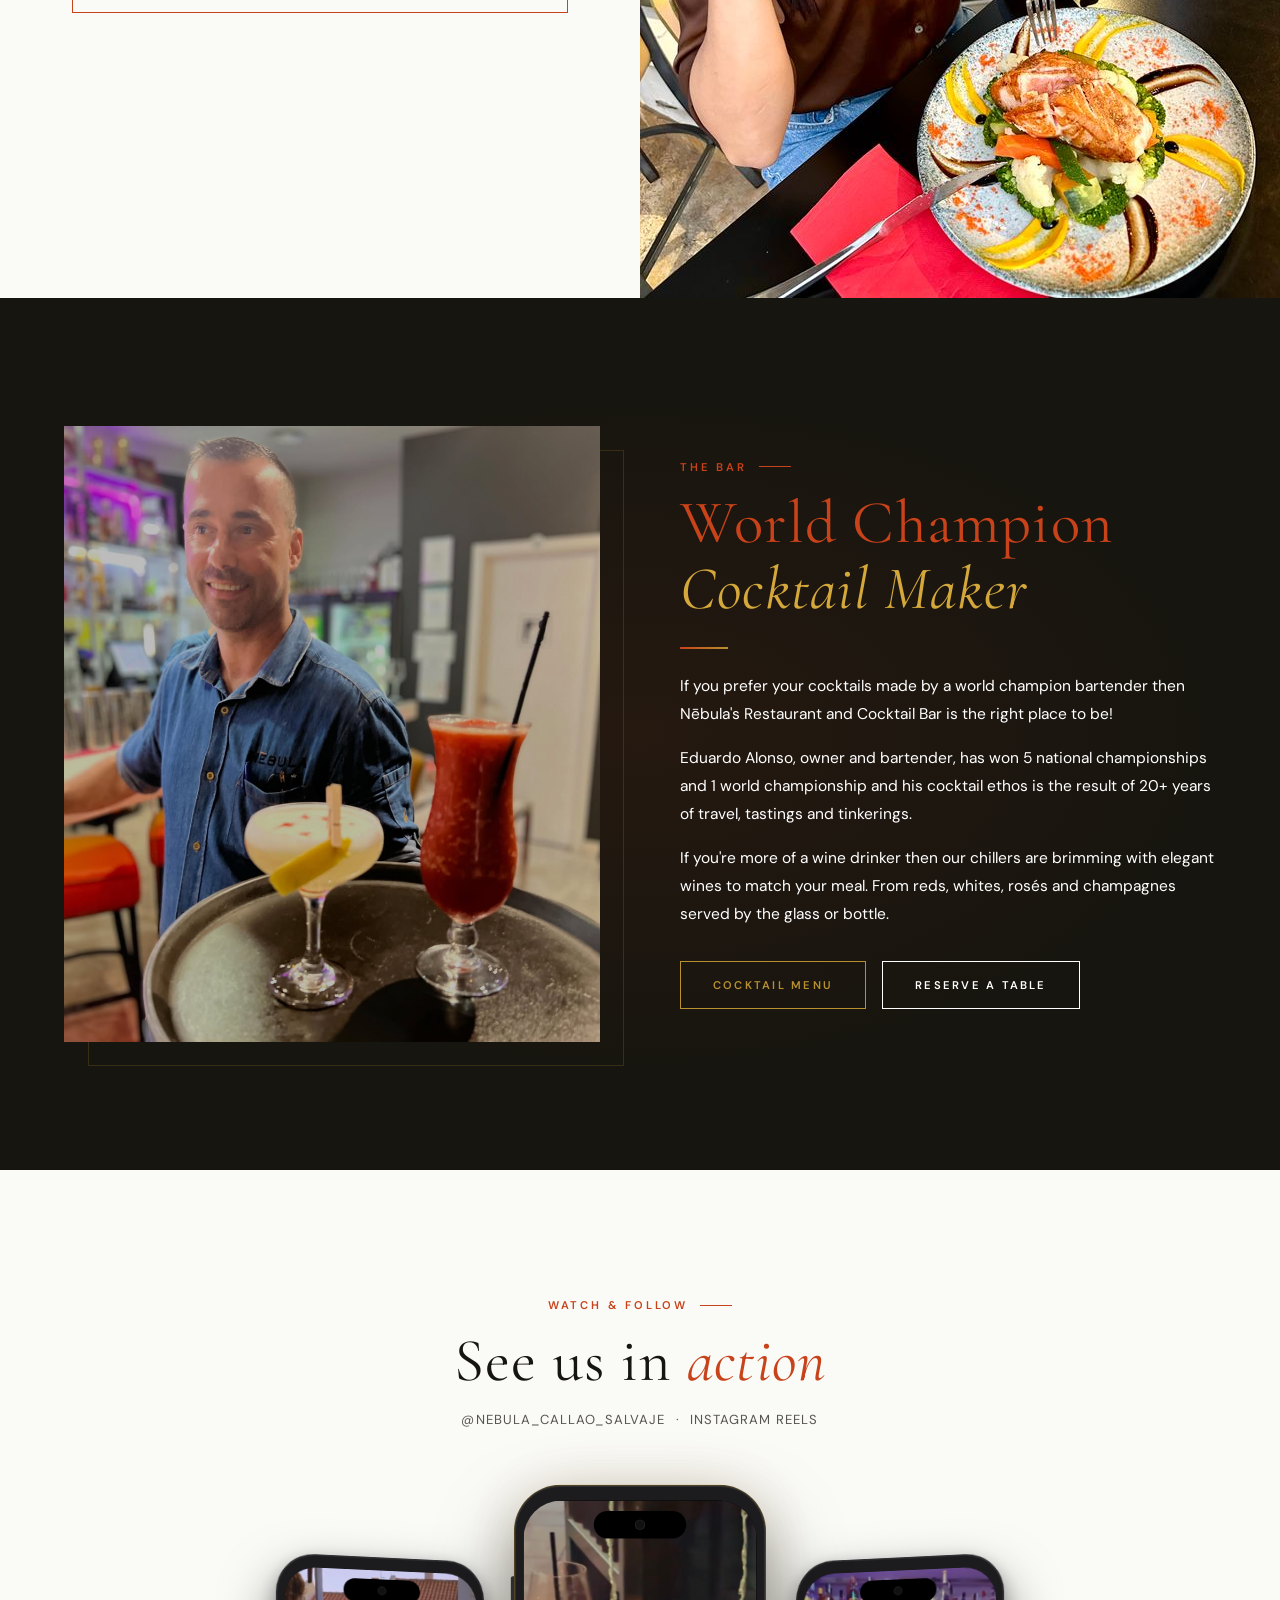
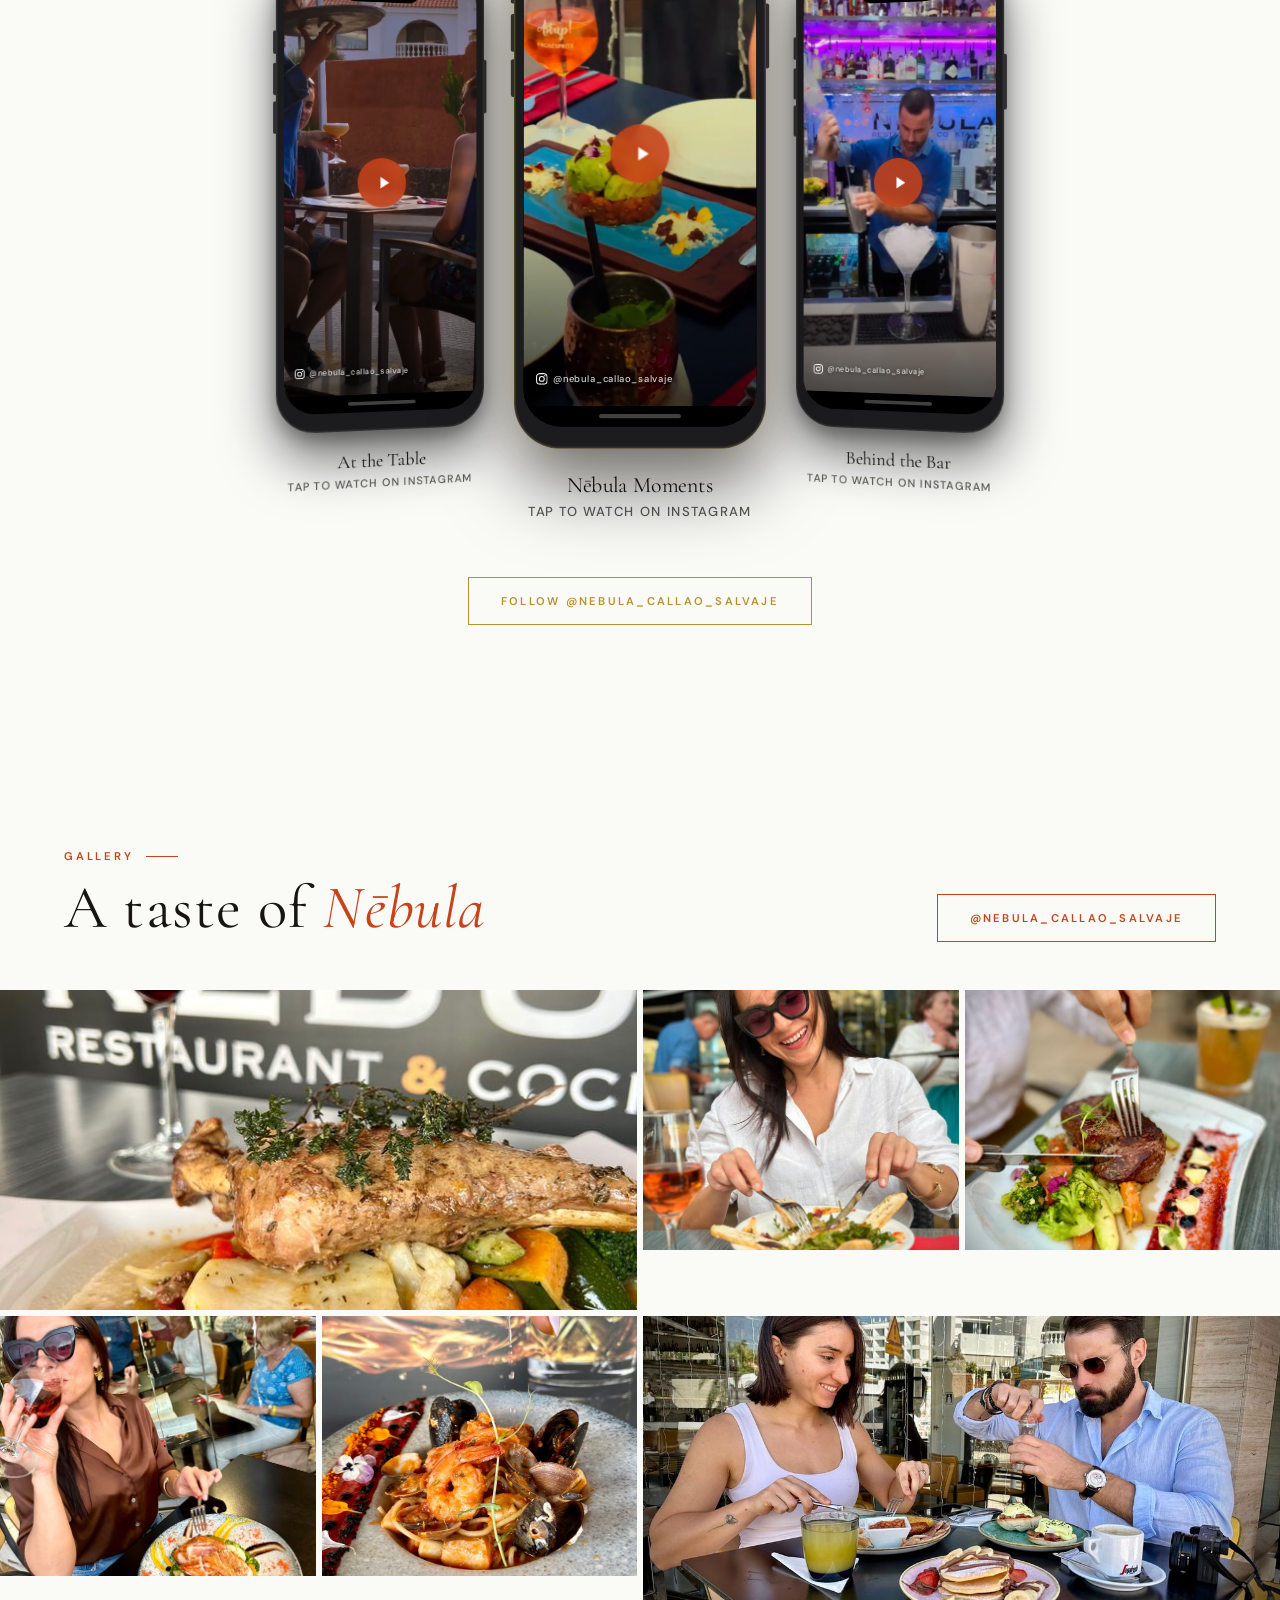
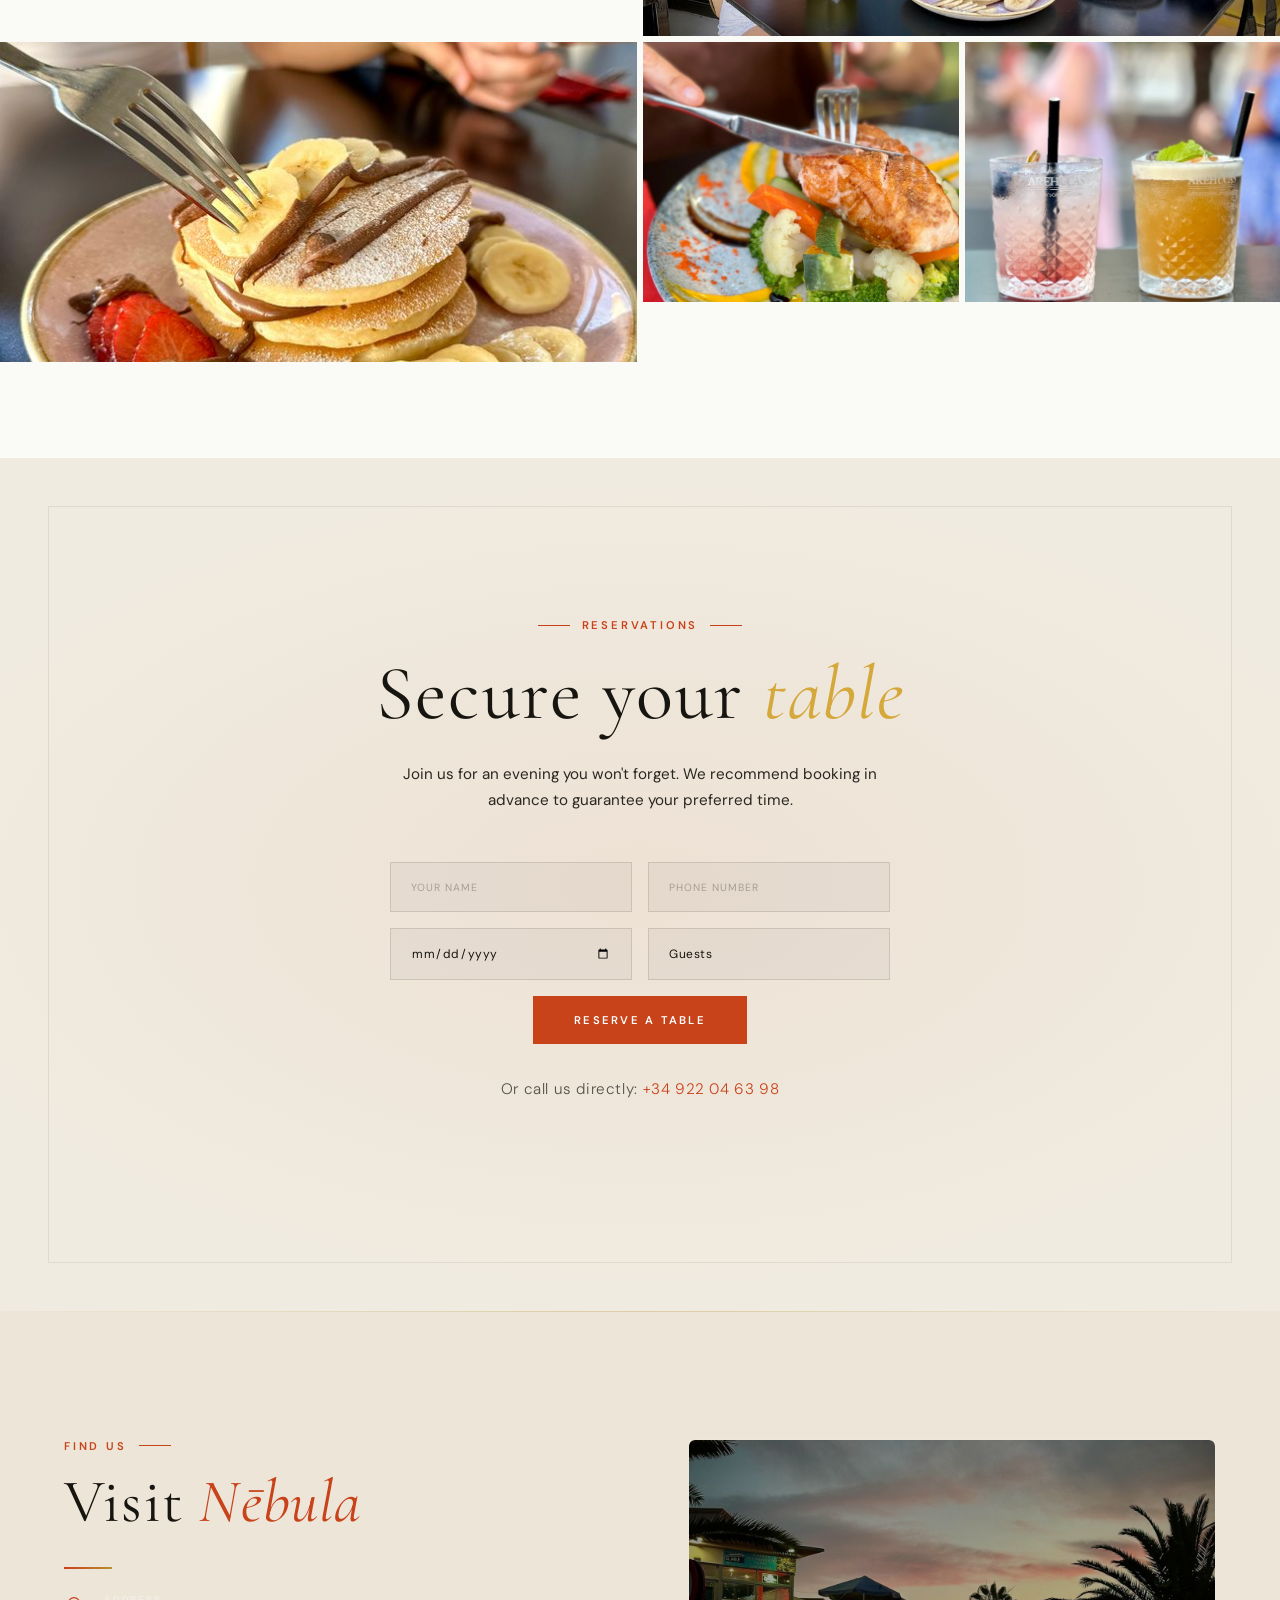
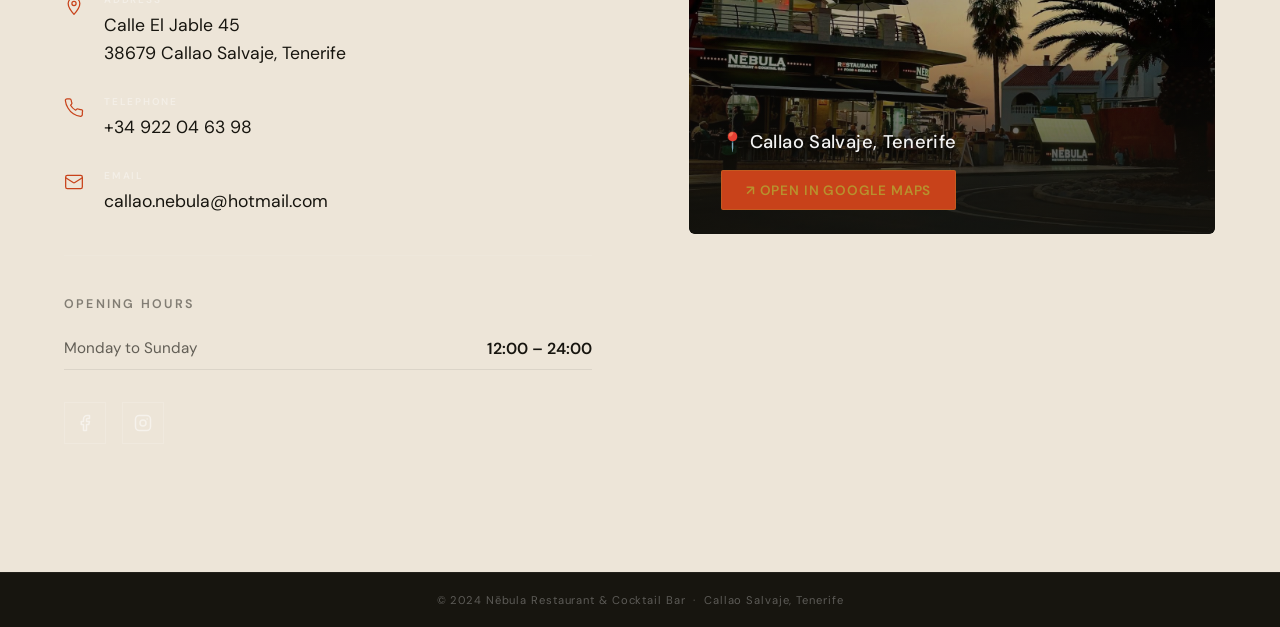
==== commit 327a75d3: "Design updates: font, images, nav, mobile responsiveness - Remove top-left nav logo text from all pa" ====
--- a/index.html
+++ b/index.html
@@ -14,10 +14,6 @@
   <!-- ===================== NAVIGATION ===================== -->
   <nav id="nav">
     <div class="container nav-inner">
-      <a href="index.html" class="nav-logo">
-        NĒ<span style="color:var(--gold-light)">•</span>BULA
-        <span class="nav-logo-sub">Restaurant &amp; Cocktail Bar</span>
-      </a>
       <ul class="nav-links">
         <li><a href="#about">Our Story</a></li>
         <li><a href="menu.html">Menu</a></li>
@@ -85,10 +81,6 @@
       </div>
     </div>
 
-    <div class="hero-scroll">
-      <span>Discover</span>
-      <div class="hero-scroll-line"></div>
-    </div>
   </section>
 
   <!-- ===================== ANNOUNCE BAR ===================== -->
@@ -139,19 +131,19 @@
         <div class="about-stats fade-up fade-up-delay-3" style="margin-top:3.5rem;padding-top:3rem;border-top:1px solid rgba(23,21,15,0.08)">
           <div class="about-stat">
             <div class="num" style="color:var(--gold)">2017</div>
-            <div class="label" style="color:rgba(23,21,15,0.45)">Est. Tenerife</div>
+            <div class="label" style="color:rgba(23,21,15,0.75)">Est. Tenerife</div>
           </div>
           <div class="about-stat">
             <div class="num" style="color:var(--gold)">1★</div>
-            <div class="label" style="color:rgba(23,21,15,0.45)">World Champion</div>
+            <div class="label" style="color:rgba(23,21,15,0.75)">World Champion</div>
           </div>
           <div class="about-stat">
             <div class="num" style="color:var(--gold)">5</div>
-            <div class="label" style="color:rgba(23,21,15,0.45)">National Titles</div>
+            <div class="label" style="color:rgba(23,21,15,0.75)">National Titles</div>
           </div>
           <div class="about-stat">
             <div class="num" style="color:var(--gold)">20+</div>
-            <div class="label" style="color:rgba(23,21,15,0.45)">Years of Craft</div>
+            <div class="label" style="color:rgba(23,21,15,0.75)">Years of Craft</div>
           </div>
         </div>
       </div>
@@ -221,7 +213,7 @@
         <div class="lt-cocktails-photo fade-up">
           <div class="lt-cocktails-photo-frame">
             <img
-              src="brand_assets/Food_pictures/Eden Cocktails Callao Salvaje-39.jpg"
+              src="brand_assets/Food_pictures/Boss.png"
               alt="Nēbula bartender Eduardo crafting cocktails"
               loading="lazy"
             />
@@ -267,7 +259,7 @@
     <div class="container" style="text-align:center;margin-bottom:4.5rem">
       <div class="section-label fade-up" style="justify-content:center;margin-bottom:1rem">Watch &amp; Follow</div>
       <h2 class="section-title fade-up fade-up-delay-1" style="color:#17150F">See us in <em>action</em></h2>
-      <p class="fade-up fade-up-delay-2" style="font-family:var(--font-sans);font-size:0.82rem;color:rgba(23,21,15,0.38);margin-top:1rem;letter-spacing:0.08em;text-transform:uppercase">
+      <p class="fade-up fade-up-delay-2" style="font-family:var(--font-sans);font-size:0.82rem;color:rgba(23,21,15,0.72);margin-top:1rem;letter-spacing:0.08em;text-transform:uppercase">
         @nebula_callao_salvaje &nbsp;·&nbsp; Instagram Reels
       </p>
     </div>
@@ -565,7 +557,7 @@
         <button type="submit" class="btn-reserve">Reserve a Table</button>
       </form>
 
-      <p style="margin-top:2rem;font-family:var(--font-sans);font-size:0.65rem;letter-spacing:0.1em;color:rgba(23,21,15,0.4)" class="fade-up fade-up-delay-3">
+      <p style="margin-top:2rem;font-family:var(--font-sans);font-size:0.95rem;letter-spacing:0.04em;color:rgba(23,21,15,0.72)" class="fade-up fade-up-delay-3">
         Or call us directly:
         <a href="tel:+34922046398" style="color:var(--orange)">+34 922 04 63 98</a>
       </p>
@@ -578,12 +570,6 @@
       <div class="contact-grid">
 
         <div class="contact-info">
-          <img
-            src="brand_assets/Logo.png"
-            alt="Nēbula logo"
-            class="fade-up"
-            style="height:72px;width:auto;object-fit:contain;margin-bottom:1.5rem;opacity:0.92"
-          />
           <div class="section-label fade-up" style="margin-bottom:1rem">Find Us</div>
           <h2 class="section-title fade-up fade-up-delay-1">
             Visit <em>Nēbula</em>
@@ -642,19 +628,20 @@
           <div class="map-frame" style="border-color:rgba(255,255,255,0.08);padding-bottom:0;border-radius:6px;overflow:hidden">
             <div class="map-location-img">
               <img
-                src="brand_assets/Food_pictures/callao-salvaje-1583773656-117521-ImageGalleryX2.jpg"
+                src="brand_assets/Food_pictures/nebuu.png"
                 alt="Callao Salvaje, Tenerife — where Nēbula is located"
                 loading="lazy"
               />
               <div class="map-location-overlay">
-                <div class="map-location-pin">📍</div>
-                <div class="map-location-label">Callao Salvaje, Tenerife</div>
-                <a
-                  href="https://maps.google.com/?q=Calle+El+Jable+45+Callao+Salvaje+Tenerife"
-                  target="_blank"
-                  rel="noopener"
-                  class="map-cta"
-                >↗ Open in Google Maps</a>
+                <div class="map-location-bottom-row">
+                  <div class="map-location-label">📍 Callao Salvaje, Tenerife</div>
+                  <a
+                    href="https://maps.google.com/?q=Calle+El+Jable+45+Callao+Salvaje+Tenerife"
+                    target="_blank"
+                    rel="noopener"
+                    class="map-cta"
+                  >↗ Open in Google Maps</a>
+                </div>
               </div>
             </div>
           </div>
--- a/styles.css
+++ b/styles.css
@@ -4,7 +4,7 @@
    ========================================= */
 
 /* --- Fonts --- */
-@import url('https://fonts.googleapis.com/css2?family=Cormorant+Garamond:ital,wght@0,300;0,400;0,500;0,600;0,700;1,300;1,400;1,500&family=Poppins:wght@300;400;500;600&display=swap');
+@import url('https://fonts.googleapis.com/css2?family=Cormorant+Garamond:ital,wght@0,300;0,400;0,500;0,600;0,700;1,300;1,400;1,500&family=DM+Sans:ital,opsz,wght@0,9..40,300;0,9..40,400;0,9..40,500;0,9..40,600;1,9..40,400&display=swap');
 
 /* --- CSS Variables --- */
 :root {
@@ -21,7 +21,7 @@
   --text-muted: rgba(255,255,255,0.55);
 
   --font-serif: 'Cormorant Garamond', Georgia, serif;
-  --font-sans:  'Poppins', sans-serif;
+  --font-sans:  'DM Sans', sans-serif;
 
   --transition: 0.4s cubic-bezier(0.25, 0.46, 0.45, 0.94);
   --transition-fast: 0.2s ease;
@@ -200,6 +200,11 @@
   line-height: 1;
 }
 
+.nav-logo-name {
+  white-space: nowrap;
+  display: block;
+}
+
 .nav-logo-sub {
   font-family: var(--font-sans);
   font-size: 0.52rem;
@@ -244,11 +249,11 @@
 
 .nav-reserve {
   font-family: var(--font-sans);
-  font-size: 0.65rem;
+  font-size: 0.78rem;
   font-weight: 600;
   letter-spacing: 0.18em;
   text-transform: uppercase;
-  padding: 0.65rem 1.4rem;
+  padding: 0.8rem 1.8rem;
   border: 1px solid var(--gold);
   color: var(--gold);
   transition: var(--transition);
@@ -436,9 +441,9 @@
 
 .hero-tagline {
   font-family: var(--font-sans);
-  font-size: 0.75rem;
+  font-size: 1.1rem;
   font-weight: 400;
-  letter-spacing: 0.4em;
+  letter-spacing: 0.25em;
   text-transform: uppercase;
   color: rgba(255,255,255,0.7);
   margin-top: -0.5rem;
@@ -452,9 +457,9 @@
 
 .hero-subtitle {
   font-family: var(--font-sans);
-  font-size: 0.65rem;
-  font-weight: 500;
-  letter-spacing: 0.35em;
+  font-size: 0.9rem;
+  font-weight: 400;
+  letter-spacing: 0.25em;
   text-transform: uppercase;
   color: rgba(255,255,255,0.5);
 }
@@ -1378,20 +1383,20 @@
 
 .contact-detail-text .label {
   font-family: var(--font-sans);
-  font-size: 0.6rem;
+  font-size: 0.75rem;
   font-weight: 600;
-  letter-spacing: 0.2em;
+  letter-spacing: 0.18em;
   text-transform: uppercase;
   color: rgba(255,255,255,0.35);
-  margin-bottom: 0.25rem;
+  margin-bottom: 0.3rem;
 }
 
 .contact-detail-text .value {
-  font-family: var(--font-serif);
-  font-size: 1rem;
+  font-family: var(--font-sans);
+  font-size: 1.1rem;
   font-weight: 400;
   color: var(--white);
-  line-height: 1.5;
+  line-height: 1.6;
 }
 
 .contact-detail-text a {
@@ -1408,9 +1413,9 @@
 
 .hours-title {
   font-family: var(--font-sans);
-  font-size: 0.65rem;
+  font-size: 0.78rem;
   font-weight: 600;
-  letter-spacing: 0.2em;
+  letter-spacing: 0.18em;
   text-transform: uppercase;
   color: rgba(255,255,255,0.35);
   margin-bottom: 1rem;
@@ -1425,15 +1430,15 @@
 
 .hours-row .day {
   font-family: var(--font-sans);
-  font-size: 0.75rem;
+  font-size: 0.95rem;
   font-weight: 400;
   color: rgba(255,255,255,0.55);
 }
 
 .hours-row .time {
-  font-family: var(--font-serif);
-  font-size: 0.9rem;
-  font-weight: 400;
+  font-family: var(--font-sans);
+  font-size: 1rem;
+  font-weight: 500;
   color: var(--white);
 }
 
@@ -2443,6 +2448,15 @@
   .nav-hamburger { display: flex; }
 
   .hero-name { font-size: clamp(3.5rem, 18vw, 7rem); }
+  .hero-tagline { font-size: 0.85rem; letter-spacing: 0.15em; }
+  .hero-subtitle { font-size: 0.75rem; letter-spacing: 0.15em; }
+  .hero-border { inset: 0.75rem; }
+
+  .lt-section,
+  .lt-section-cream,
+  .lt-section-dark { padding: 5rem 0; }
+  #reservation     { padding: 6rem 0; }
+  #gallery         { padding-top: 4rem; padding-bottom: 4rem; }
 
   .cocktails-cards { grid-template-columns: 1fr; }
   .cocktails-header { grid-template-columns: 1fr; }
@@ -2457,15 +2471,19 @@
 
   .footer-top { grid-template-columns: 1fr; }
   .footer-brand { grid-column: 1; }
-
   .footer-bottom { flex-direction: column; text-align: center; }
-
-  .hero-border { inset: 0.75rem; }
 
   .about-stats { grid-template-columns: 1fr 1fr; }
 
   .menu-tabs { width: 100%; }
   .menu-tab { flex: 1; padding: 0.85rem 1rem; }
+
+  /* Video section */
+  #videos .container:first-child { margin-bottom: 2.5rem; }
+  .phone-caption-title { font-size: 1.1rem; }
+
+  /* Contact detail text */
+  .contact-detail-text .value { font-size: 1rem; }
 }
 
 @media (max-width: 480px) {
@@ -2473,6 +2491,26 @@
   .gallery-item:nth-child(1) { grid-column: 1; }
   .experience-grid { grid-template-columns: 1fr; }
   .experience-item { border-right: none !important; border-bottom: 1px solid rgba(255,255,255,0.07); }
+
+  /* Map overlay — stack location + button vertically */
+  .map-location-bottom-row {
+    flex-direction: column;
+    align-items: flex-start;
+    gap: 0.75rem;
+  }
+
+  /* Hero */
+  .hero-cta { flex-direction: column; align-items: center; }
+  .hero-cta .btn { width: 100%; max-width: 280px; justify-content: center; }
+
+  /* About stats — single column on very small */
+  .about-stat .num { font-size: 2.2rem; }
+
+  /* Feature row text padding */
+  .lt-feature-text { padding: 2.5rem 1.5rem; }
+
+  /* Section titles */
+  .section-title { font-size: clamp(2rem, 9vw, 2.8rem); }
 }
 
 /* --- Menu & Cocktails page responsive --- */
@@ -2521,7 +2559,7 @@
 }
 body.page-light #nav.scrolled .nav-logo     { color: #17150F; }
 body.page-light #nav.scrolled .nav-logo-sub { color: rgba(23,21,15,0.4); }
-body.page-light #nav.scrolled .nav-links a  { color: rgba(23,21,15,0.55); }
+body.page-light #nav.scrolled .nav-links a  { color: rgba(23,21,15,0.75); }
 body.page-light #nav.scrolled .nav-links a:hover,
 body.page-light #nav.scrolled .nav-links a.active { color: #17150F; }
 body.page-light #nav.scrolled .nav-reserve  { color: var(--gold); border-color: var(--gold); }
@@ -2564,7 +2602,7 @@
   background: #F0EBE0;
   border-color: rgba(184,145,46,0.2);
 }
-body.page-light .announce-item { color: rgba(23,21,15,0.5); }
+body.page-light .announce-item { color: rgba(23,21,15,0.72); }
 
 /* --- Generic light sections --- */
 .lt-section {
@@ -2797,7 +2835,7 @@
 
 /* --- Stats in light --- */
 body.page-light .about-stat .num   { color: var(--gold); }
-body.page-light .about-stat .label { color: rgba(23,21,15,0.45); }
+body.page-light .about-stat .label { color: rgba(23,21,15,0.75); }
 body.page-light .about-stats       { border-color: rgba(23,21,15,0.08); }
 
 /* --- btn variants for light pages --- */
@@ -2820,8 +2858,15 @@
 @media (max-width: 640px) {
   .lt-gallery-grid        { grid-template-columns: 1fr 1fr; }
   .lt-gallery-item.wide   { grid-column: span 2; }
+  .lt-gallery-img         { height: 180px; }
+  .lt-gallery-item.wide .lt-gallery-img { height: 220px; }
+}
+
+@media (max-width: 400px) {
+  .lt-gallery-grid        { grid-template-columns: 1fr; }
+  .lt-gallery-item.wide   { grid-column: span 1; }
   .lt-gallery-img         { height: 200px; }
-  .lt-gallery-item.wide .lt-gallery-img { height: 240px; }
+  .lt-gallery-item.wide .lt-gallery-img { height: 200px; }
 }
 
 /* =========================================
@@ -3295,17 +3340,17 @@
 
 .phone-caption-title {
   font-family: var(--font-serif);
-  font-size: 1rem;
+  font-size: 1.3rem;
   font-weight: 400;
   color: rgba(255,255,255,0.8);
-  margin-bottom: 0.25rem;
+  margin-bottom: 0.3rem;
 }
 
 .phone-caption-sub {
   font-family: var(--font-sans);
-  font-size: 0.58rem;
+  font-size: 0.78rem;
   font-weight: 500;
-  letter-spacing: 0.12em;
+  letter-spacing: 0.1em;
   text-transform: uppercase;
   color: rgba(255,255,255,0.28);
 }
@@ -3492,9 +3537,10 @@
 .contact-beige .contact-detail-text .value,
 body.page-light .contact-beige .contact-detail-text .value,
 body.page-light .lt-section-dark.contact-beige .contact-detail-text .value {
+  font-family: var(--font-sans);
   color: #17150F !important;
   font-size: 1.1rem;
-  font-weight: 500;
+  font-weight: 400;
 }
 .contact-beige .contact-detail a,
 body.page-light .contact-beige .contact-detail a,
@@ -3511,10 +3557,10 @@
 body.page-light .lt-section-dark.contact-beige .hours-row  { border-color: rgba(23,21,15,0.08); }
 .contact-beige .hours-row .day,
 body.page-light .contact-beige .hours-row .day,
-body.page-light .lt-section-dark.contact-beige .hours-row .day  { color: rgba(23,21,15,0.65) !important; font-size: 0.85rem; }
+body.page-light .lt-section-dark.contact-beige .hours-row .day  { color: rgba(23,21,15,0.65) !important; font-size: 0.95rem; }
 .contact-beige .hours-row .time,
 body.page-light .contact-beige .hours-row .time,
-body.page-light .lt-section-dark.contact-beige .hours-row .time { color: #17150F !important; font-size: 0.85rem; font-weight: 600; }
+body.page-light .lt-section-dark.contact-beige .hours-row .time { font-family: var(--font-sans); color: #17150F !important; font-size: 1rem; font-weight: 600; }
 .contact-beige .social-link           { border-color: rgba(23,21,15,0.2); color: rgba(23,21,15,0.5); }
 .contact-beige .social-link:hover     { border-color: var(--orange); color: var(--orange); }
 .contact-beige .map-cta               { background: var(--orange); }
@@ -3522,6 +3568,8 @@
 @media (max-width: 768px) {
   .contact-beige .contact-grid { grid-template-columns: 1fr; gap: 3rem; }
   .contact-beige .contact-detail-text .value { font-size: 1rem; }
+  .contact-beige { padding: 5rem 0; }
+  .map-location-bottom-row { flex-wrap: wrap; gap: 0.75rem; }
 }
 
 /* ===================== MINIMAL FOOTER ===================== */
@@ -3555,7 +3603,7 @@
 
 /* Phone captions on white section background */
 .lt-section .phone-caption-title { color: #17150F; }
-.lt-section .phone-caption-sub   { color: rgba(23,21,15,0.42); }
+.lt-section .phone-caption-sub   { color: rgba(23,21,15,0.7); }
 
 /* Contact section — Callao Salvaje location image map */
 .map-location-img {
@@ -3582,11 +3630,18 @@
   inset: 0;
   display: flex;
   flex-direction: column;
-  align-items: center;
+  align-items: stretch;
   justify-content: flex-end;
-  padding: 2rem;
-  background: linear-gradient(to top, rgba(23,21,15,0.72) 0%, transparent 55%);
-  text-align: center;
+  padding: 1.5rem 2rem;
+  background: linear-gradient(to top, rgba(23,21,15,0.78) 0%, transparent 55%);
+}
+
+.map-location-bottom-row {
+  display: flex;
+  align-items: center;
+  justify-content: space-between;
+  gap: 1rem;
+  flex-wrap: wrap;
 }
 
 .map-location-pin {
@@ -3596,12 +3651,11 @@
 }
 
 .map-location-label {
-  font-family: var(--font-serif);
-  font-size: 1.1rem;
-  font-weight: 400;
-  color: rgba(255,255,255,0.88);
-  letter-spacing: 0.06em;
-  margin-bottom: 1.2rem;
+  font-family: var(--font-sans);
+  font-size: 1.15rem;
+  font-weight: 500;
+  color: rgba(255,255,255,0.95);
+  letter-spacing: 0.02em;
   text-shadow: 0 1px 6px rgba(0,0,0,0.5);
 }
 
@@ -3609,12 +3663,13 @@
   background: var(--orange);
   color: #fff;
   font-family: var(--font-sans);
-  font-size: 0.72rem;
+  font-size: 0.85rem;
   font-weight: 600;
-  letter-spacing: 0.1em;
+  letter-spacing: 0.06em;
   text-transform: uppercase;
-  padding: 0.55rem 1.4rem;
+  padding: 0.65rem 1.5rem;
   border-radius: 2px;
+  white-space: nowrap;
   transition: background 0.25s ease, transform 0.25s ease;
 }
 
